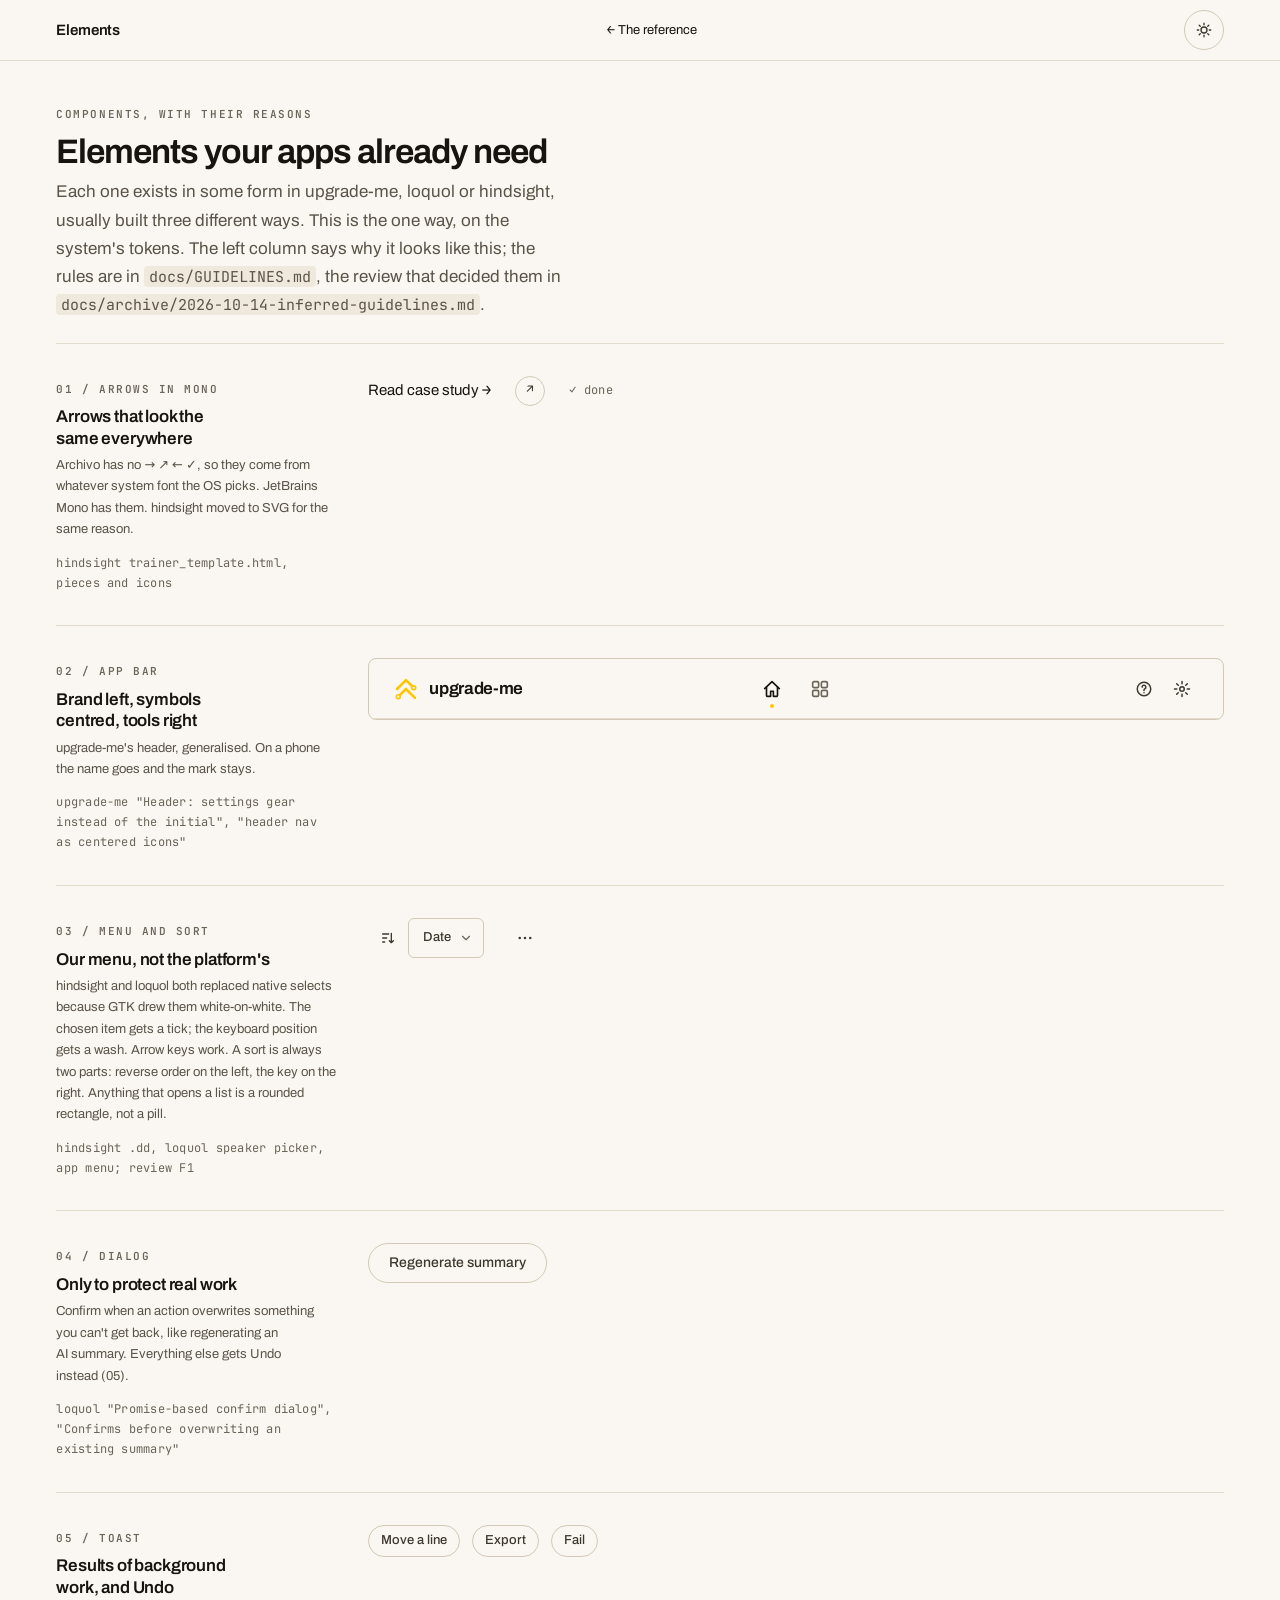
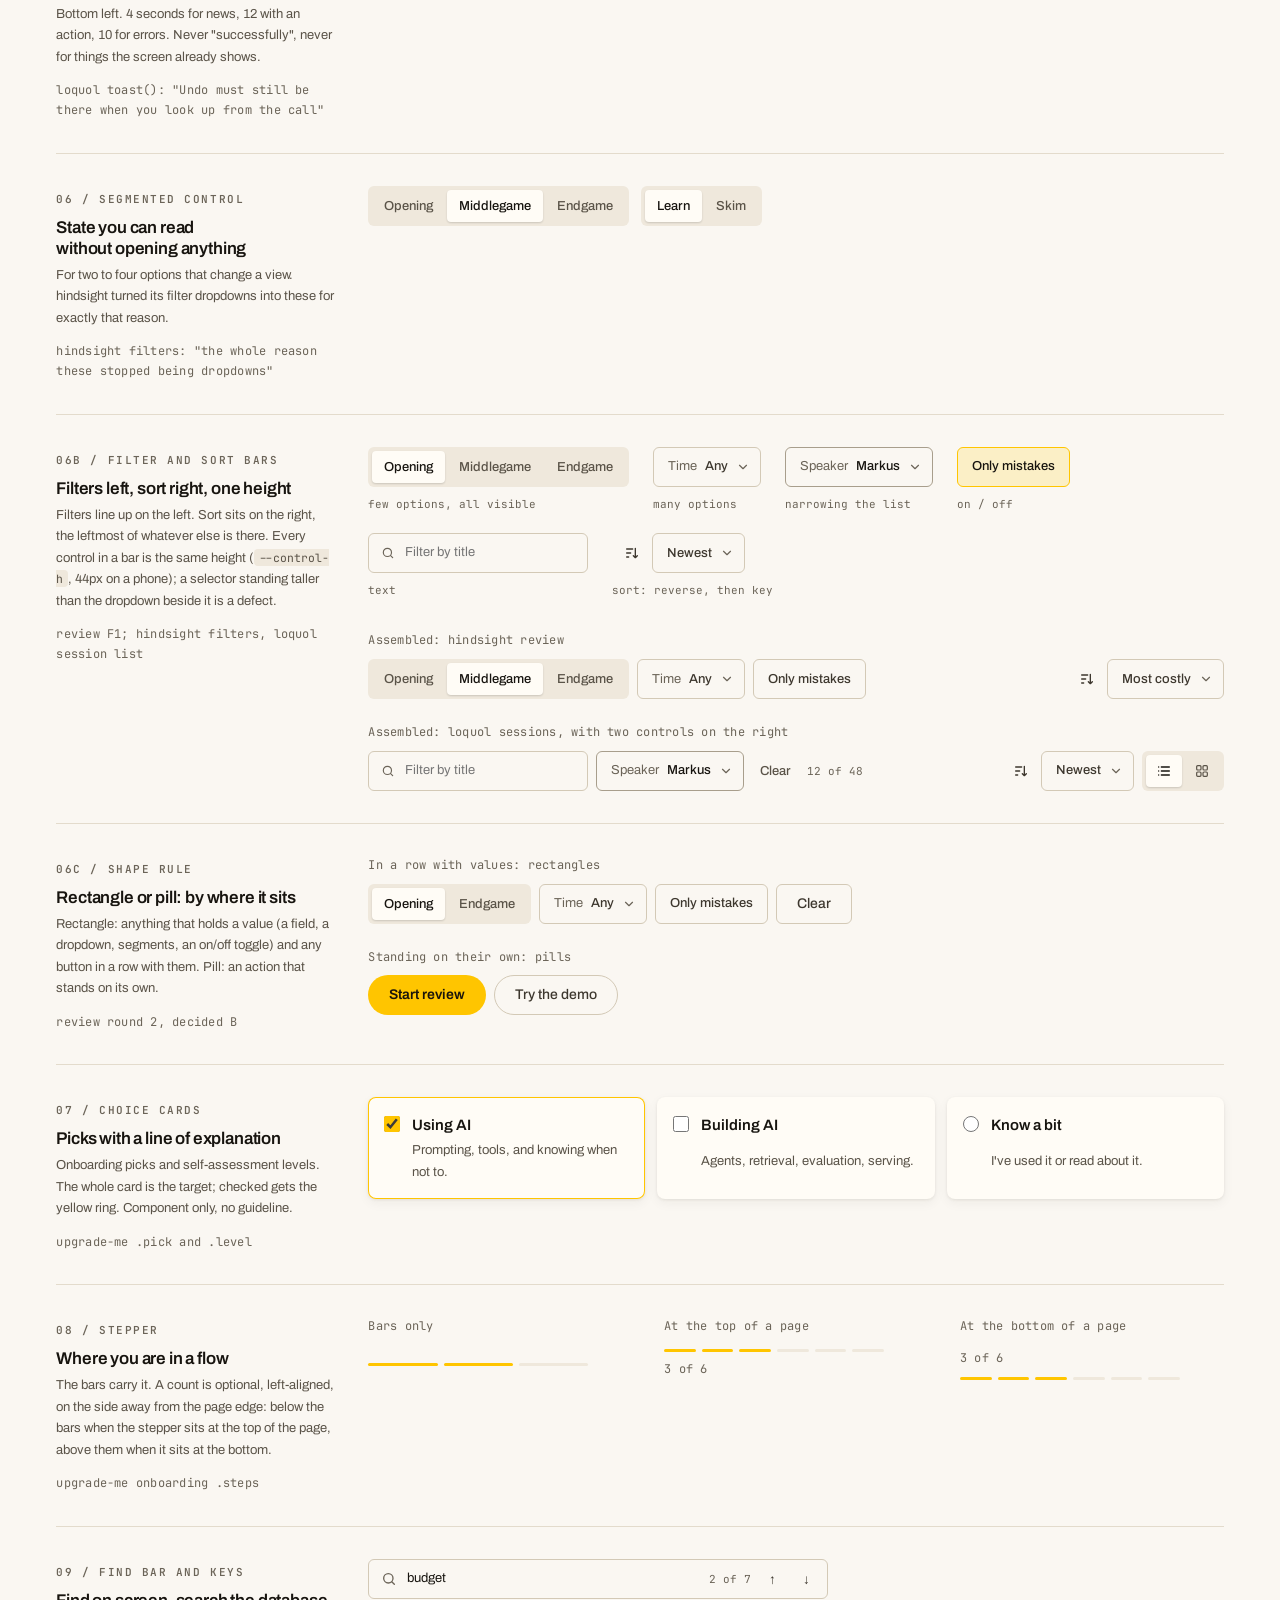
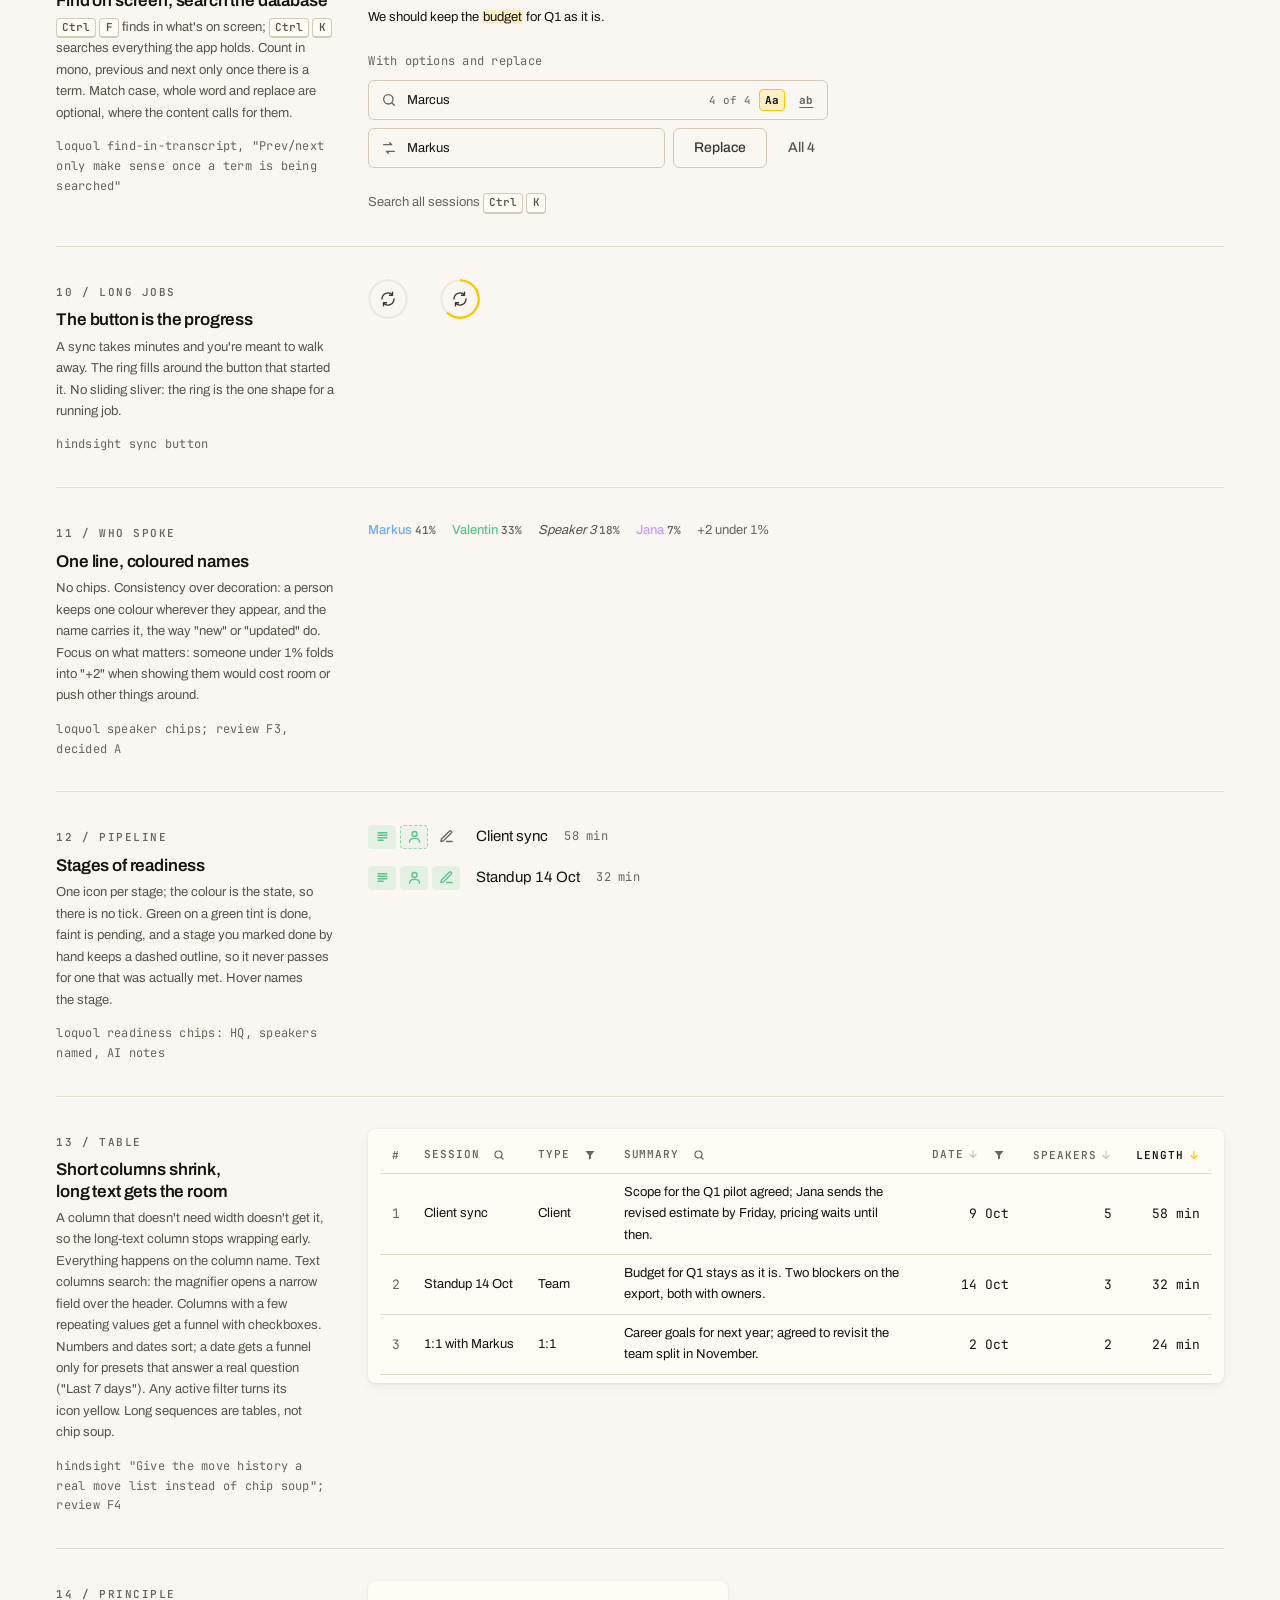
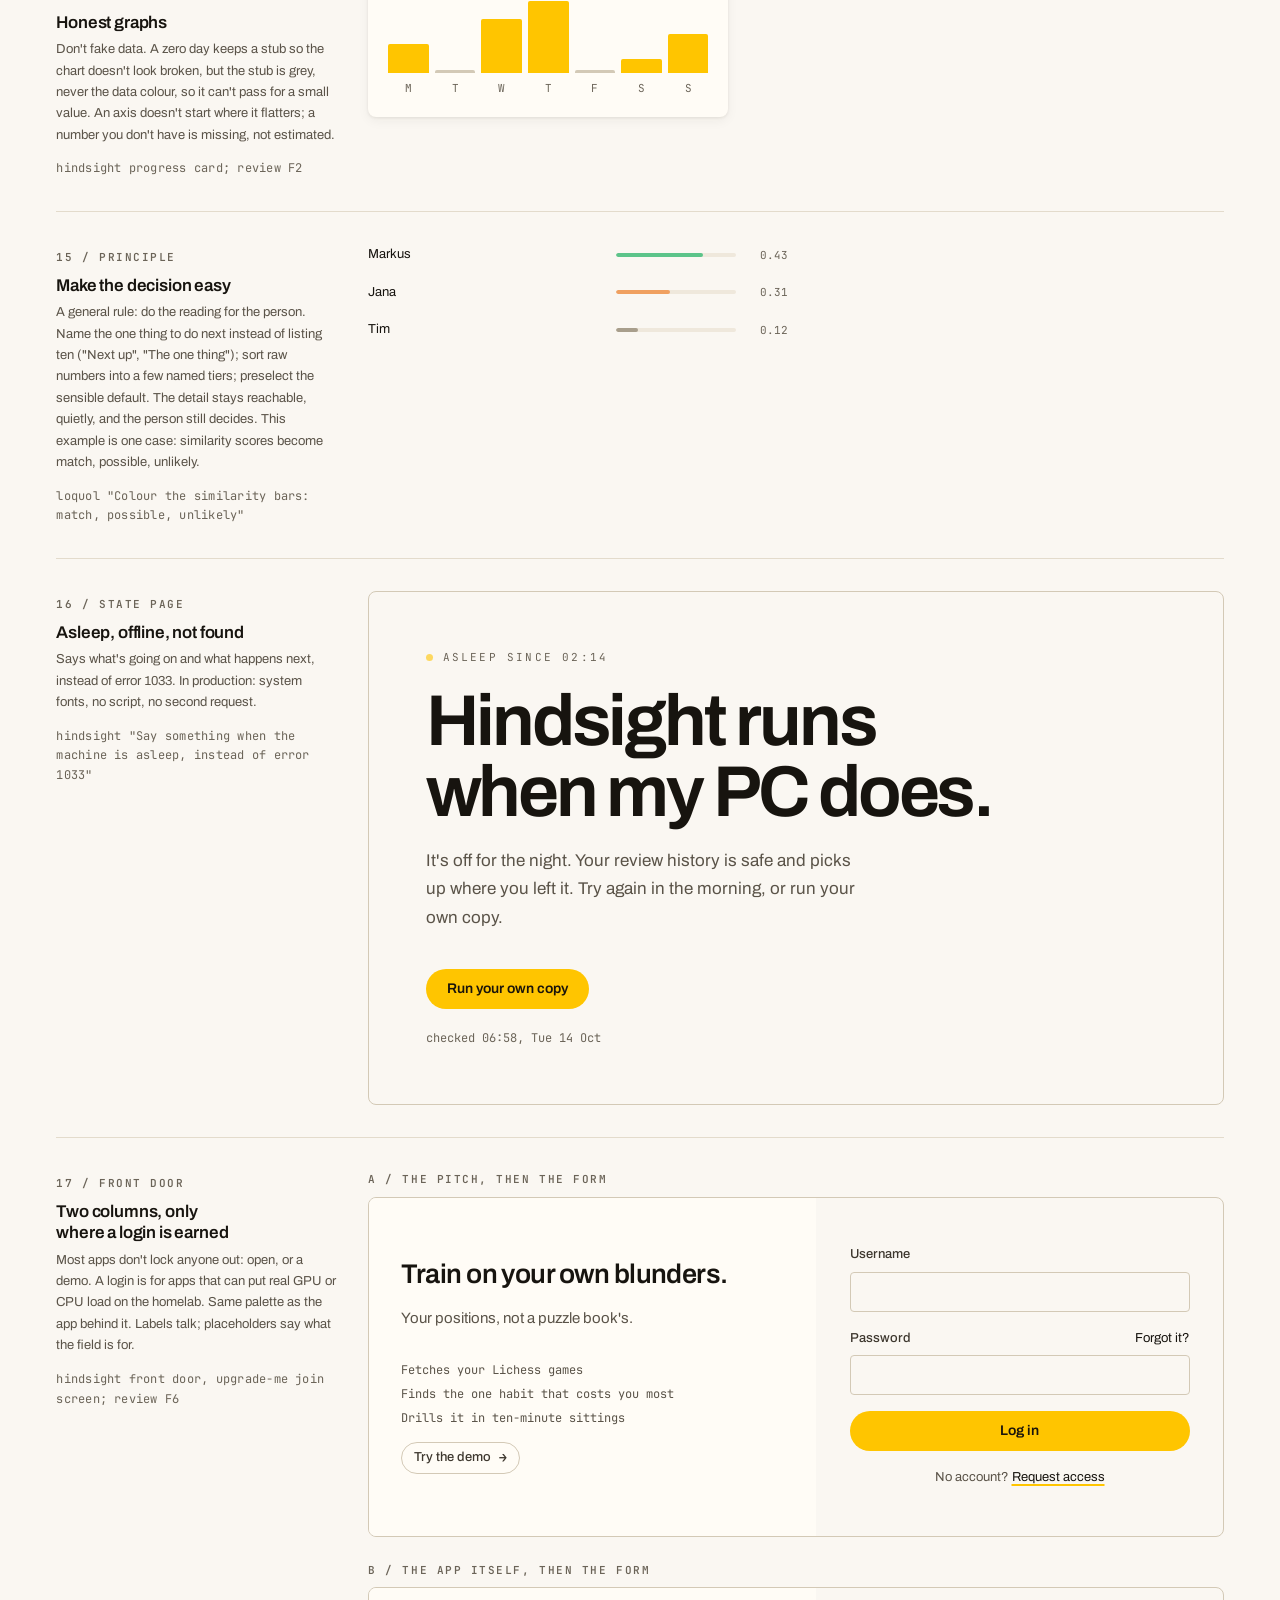
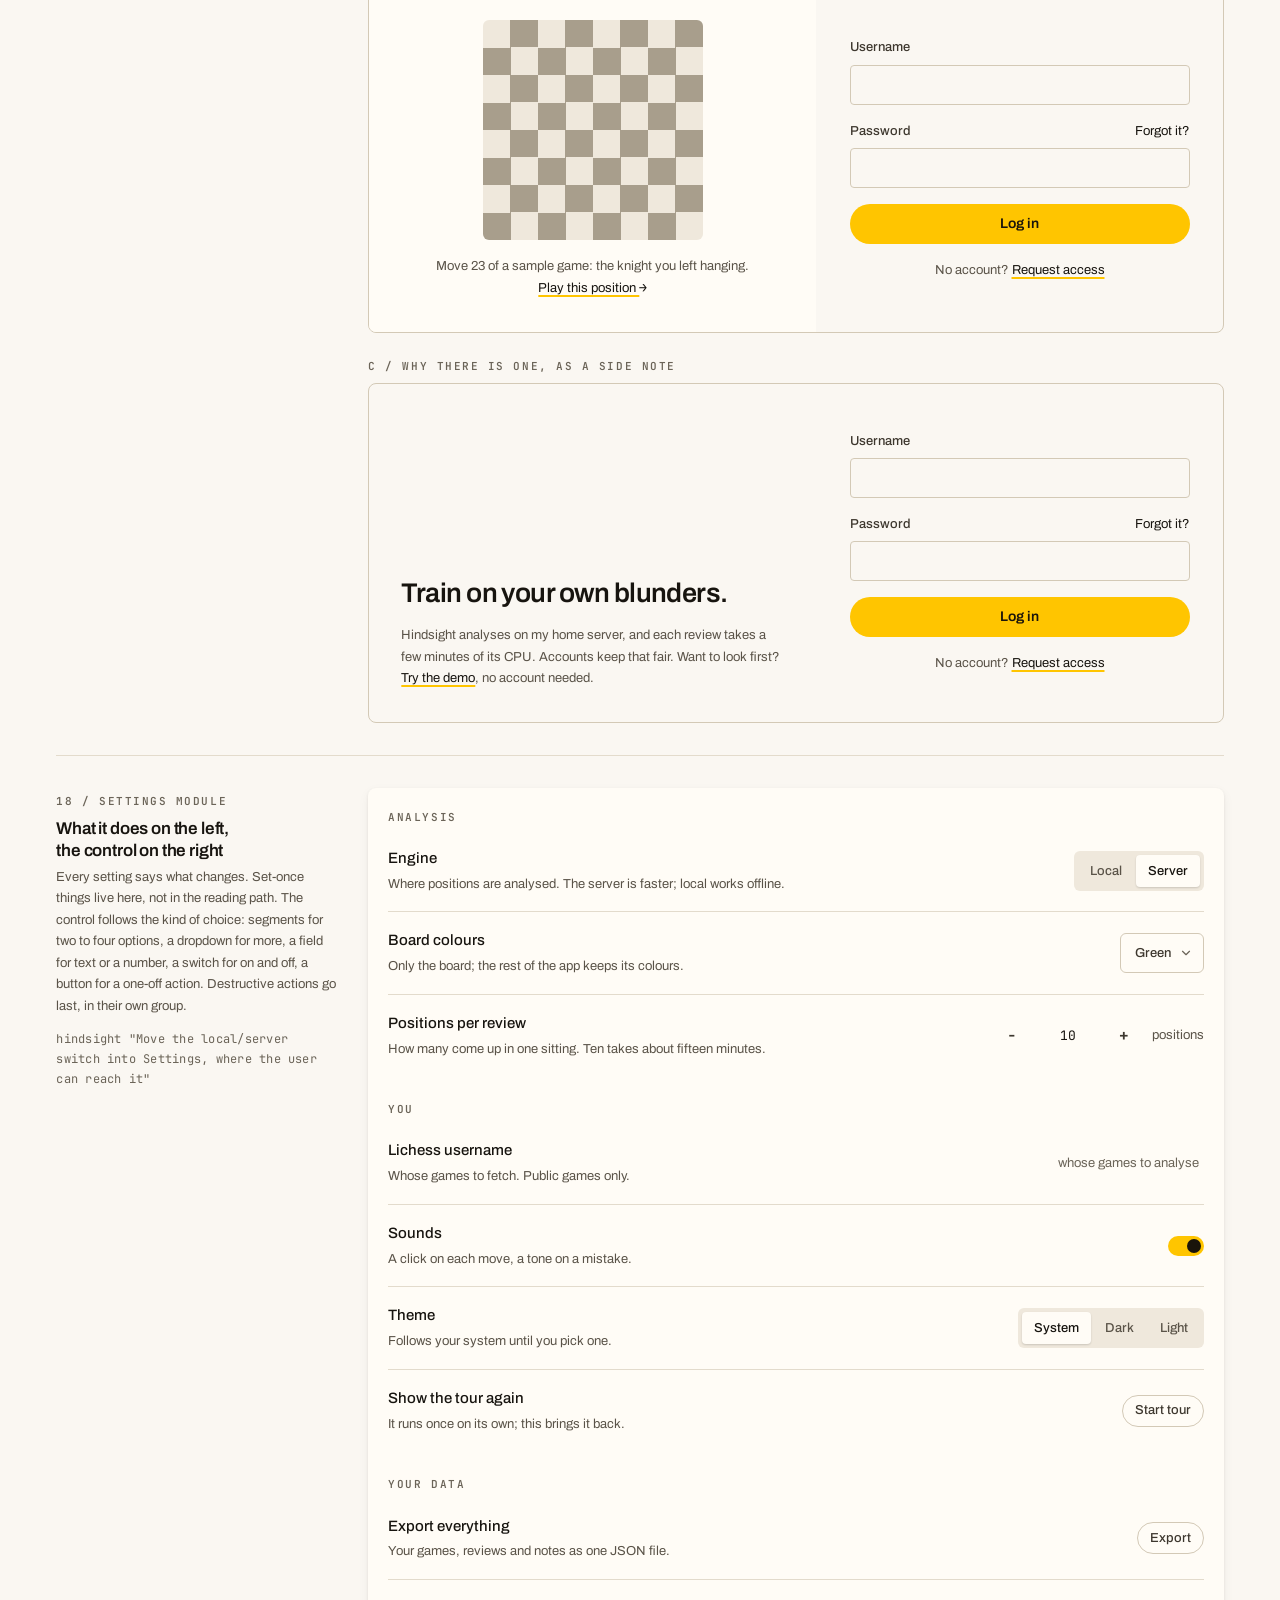
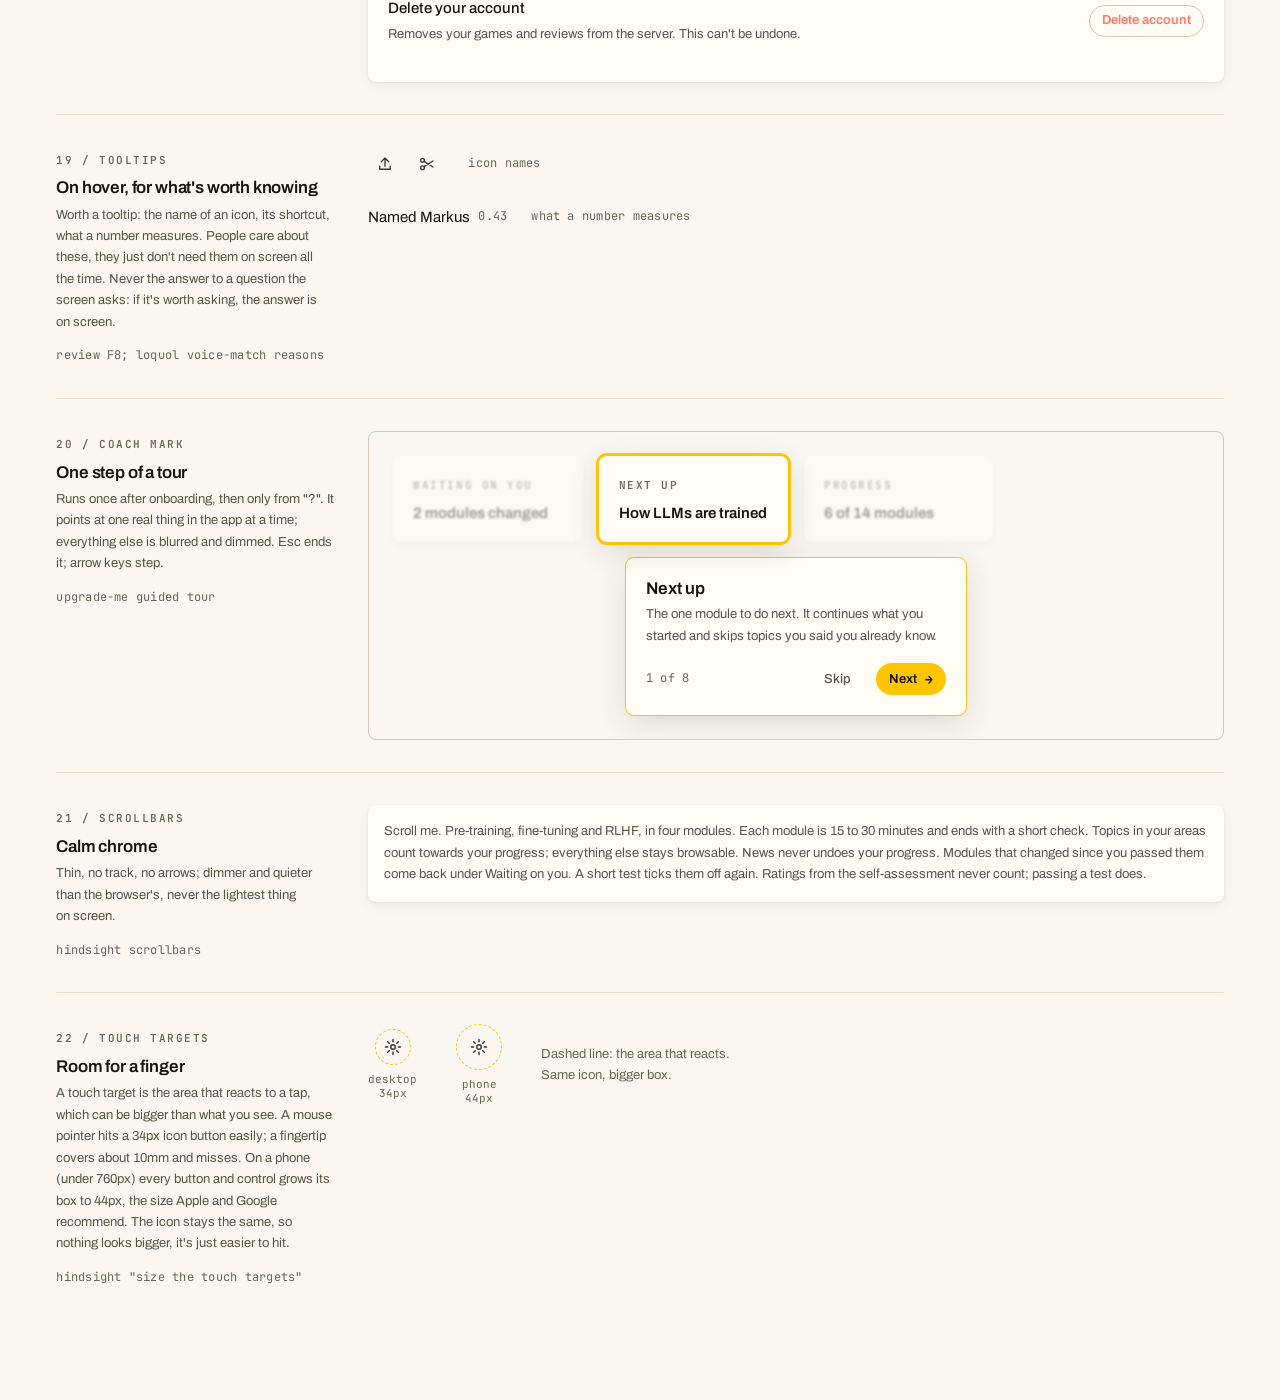
==== reference/elements.html @ d16a25ab "Promote the reviewed elements into the system The accepted elements from the 2026-10-14 review now s" ====
<!doctype html>
<html lang="en">
<head>
  <meta charset="utf-8">
  <meta name="viewport" content="width=device-width, initial-scale=1">
  <title>Design system elements</title>
  <script src="../js/theme.js"></script>
  <link rel="stylesheet" href="../css/fonts.css">
  <link rel="stylesheet" href="../css/tokens.css">
  <link rel="stylesheet" href="../css/base.css">
  <link rel="stylesheet" href="../css/components.css">
  <style>
    /* Layout of this page only, and its demo-only pieces (not components). */
    .ref-top { position: sticky; top: 0; z-index: var(--z-sticky); background: var(--bg); border-bottom: 1px solid var(--line); }
    .ref-top .container { display: flex; align-items: center; justify-content: space-between; gap: var(--space-4); height: 60px; }
    .intro { padding: var(--space-10) 0 var(--space-6); }
    .el { display: grid; grid-template-columns: 280px minmax(0, 1fr); gap: var(--space-8); align-items: start; padding: var(--space-8) 0; border-top: 1px solid var(--line); }
    .el > div:first-child h3 { font-size: var(--text-md); margin: 6px 0; }
    .el > div:first-child p { font-size: var(--text-sm); color: var(--muted); }
    .el .src { display: block; margin-top: var(--space-2); }
    .demo { min-width: 0; }
    .frame { border: 1px solid var(--line-2); border-radius: var(--radius-lg); overflow: hidden; background: var(--bg); }
    .parts { display: flex; flex-wrap: wrap; gap: var(--space-5) var(--space-6); align-items: flex-start; }
    .parts > figure { margin: 0; display: grid; gap: var(--space-2); justify-items: start; }
    .parts figcaption { font-family: var(--mono); font-size: 11px; color: var(--faint); }
    .parts .find { width: 220px; }
    .hit-demo { display: flex; gap: var(--space-10); align-items: center; }
    .hit-demo figure { margin: 0; display: grid; gap: var(--space-2); justify-items: center; }
    .hit-demo figcaption { font: 11px var(--mono); color: var(--faint); text-align: center; }
    .hit-demo .icon-btn { outline: 1px dashed var(--accent-mark); outline-offset: 0; }
    .hit-demo .phone { width: 44px; height: 44px; }
    .mini-board { width: min(220px, 100%); aspect-ratio: 1; border-radius: var(--radius-md); background: repeating-conic-gradient(var(--line-3) 0 25%, var(--surface-2) 0 50%) 0 0 / 25% 25%; }
    @media (max-width: 860px) { .el { grid-template-columns: 1fr; gap: var(--space-4); } }
  </style>
</head>
<body>

<header class="ref-top">
  <div class="container site">
    <strong style="letter-spacing: var(--tracking-h3)">Elements</strong>
    <a class="small" href="./"><span class="arrow">←</span> The reference</a>
    <button class="icon-btn" id="theme-btn" type="button" aria-label="Switch theme" title="Switch theme">
      <svg viewBox="0 0 24 24" fill="none" stroke="currentColor" stroke-width="1.8" stroke-linecap="round" stroke-linejoin="round" aria-hidden="true"><circle cx="12" cy="12" r="4"/><path d="M12 3v2M12 19v2M3 12h2M19 12h2M5.6 5.6l1.4 1.4M17 17l1.4 1.4M5.6 18.4 7 17M17 7l1.4-1.4"/></svg>
    </button>
  </div>
</header>

<main class="container site" style="padding-bottom: var(--space-20)">
  <div class="intro">
    <span class="eyebrow">Components, with their reasons</span>
    <h1 style="margin: var(--space-2) 0">Elements your apps already need</h1>
    <p class="lede">Each one exists in some form in upgrade-me, loquol or hindsight, usually built three different ways. This is the one way, on the system's tokens. The left column says why it looks like this; the rules are in <code>docs/GUIDELINES.md</code>, the review that decided them in <code>docs/archive/2026-10-14-inferred-guidelines.md</code>.</p>
  </div>

  <!-- 1 -->
  <div class="el">
    <div><span class="eyebrow">01 / Arrows in mono</span><h3>Arrows that look the same everywhere</h3><p>Archivo has no → ↗ ← ✓, so they come from whatever system font the OS picks. JetBrains Mono has them. hindsight moved to SVG for the same reason.</p><span class="meta src">hindsight trainer_template.html, pieces and icons</span></div>
    <div class="demo row" style="gap: var(--space-6)"><a href="#">Read case study <span class="arrow">→</span></a><span class="go" style="position:static">↗</span><span class="meta">✓ done</span></div>
  </div>

  <!-- 2 -->
  <div class="el">
    <div><span class="eyebrow">02 / App bar</span><h3>Brand left, symbols centred, tools right</h3><p>upgrade-me's header, generalised. On a phone the name goes and the mark stays.</p><span class="meta src">upgrade-me "Header: settings gear instead of the initial", "header nav as centered icons"</span></div>
    <div class="demo frame">
      <div class="appbar">
        <a class="brand" href="#"><svg viewBox="0 -1 32 32" fill="none" stroke="currentColor" stroke-linecap="round" stroke-linejoin="round" aria-hidden="true"><path d="M5 15 L16 4 L23 11 M27 26 L16 15 L9 22" stroke-width="3.2"/><circle cx="25.5" cy="13.5" r="2.4" stroke-width="2"/><circle cx="6.5" cy="24.5" r="2.4" stroke-width="2"/></svg><span>upgrade-me</span></a>
        <nav class="icon-nav">
          <a href="#" aria-current="page" aria-label="Home" title="Home"><svg viewBox="0 0 24 24" fill="none" stroke="currentColor" stroke-width="1.8" stroke-linecap="round" stroke-linejoin="round" aria-hidden="true"><path d="M4 11.5 12 4l8 7.5"/><path d="M6 10v9a1 1 0 0 0 1 1h3.5v-5.5h3V20H17a1 1 0 0 0 1-1v-9"/></svg></a>
          <a href="#" aria-label="Catalog" title="Catalog"><svg viewBox="0 0 24 24" fill="none" stroke="currentColor" stroke-width="1.8" stroke-linejoin="round" aria-hidden="true"><rect x="4" y="4" width="6.5" height="6.5" rx="1.5"/><rect x="13.5" y="4" width="6.5" height="6.5" rx="1.5"/><rect x="4" y="13.5" width="6.5" height="6.5" rx="1.5"/><rect x="13.5" y="13.5" width="6.5" height="6.5" rx="1.5"/></svg></a>
        </nav>
        <div class="tools">
          <button class="icon-btn bare" aria-label="Show me around" title="Show me around"><svg viewBox="0 0 24 24" fill="none" stroke="currentColor" stroke-width="2" stroke-linecap="round" aria-hidden="true"><circle cx="12" cy="12" r="9"/><path d="M9.5 9.5a2.5 2.5 0 1 1 3.5 2.3c-.6.3-1 .9-1 1.6v.6"/><path d="M12 17h.01"/></svg></button>
          <button class="icon-btn bare" aria-label="Settings" title="Settings"><svg viewBox="0 0 24 24" fill="none" stroke="currentColor" stroke-width="2" stroke-linecap="round" stroke-linejoin="round" aria-hidden="true"><circle cx="12" cy="12" r="3"/><path d="M12 2v3M12 19v3M2 12h3M19 12h3M4.9 4.9 7 7M17 17l2.1 2.1M4.9 19.1 7 17M17 7l2.1-2.1"/></svg></button>
        </div>
      </div>
    </div>
  </div>

  <!-- 3 -->
  <div class="el">
    <div><span class="eyebrow">03 / Menu and sort</span><h3>Our menu, not the platform's</h3><p>hindsight and loquol both replaced native selects because GTK drew them white-on-white. The chosen item gets a tick; the keyboard position gets a wash. Arrow keys work. A sort is always two parts: reverse order on the left, the key on the right. Anything that opens a list is a rounded rectangle, not a pill.</p><span class="meta src">hindsight .dd, loquol speaker picker, app menu; review F1</span></div>
    <div class="demo row" style="gap: var(--space-6)">
      <div class="sort">
        <button class="dir" type="button" aria-pressed="false" aria-label="Reverse order" title="Reverse order"><svg viewBox="0 0 24 24" fill="none" stroke="currentColor" stroke-width="2" stroke-linecap="round" stroke-linejoin="round" aria-hidden="true"><path d="M4 6h9M4 12h6M4 18h3M17 5v14M14 16l3 3 3-3"/></svg></button>
        <button class="picker menu-trigger" popovertarget="m-sort" style="anchor-name: --m-sort"><span class="v">Date</span><svg viewBox="0 0 24 24" fill="none" stroke="currentColor" stroke-width="2" stroke-linecap="round" stroke-linejoin="round" aria-hidden="true"><path d="m6 9 6 6 6-6"/></svg></button>
      </div>
      <div class="menu" id="m-sort" popover role="menu" style="position-anchor: --m-sort">
        <button role="menuitemradio" aria-checked="true">Date</button>
        <button role="menuitemradio" aria-checked="false">Length</button>
        <button role="menuitemradio" aria-checked="false">Speakers</button>
      </div>
      <button class="icon-btn bare menu-trigger" popovertarget="m-more" style="anchor-name: --m-more" aria-label="More actions" title="More actions"><svg viewBox="0 0 24 24" fill="currentColor" aria-hidden="true"><circle cx="5" cy="12" r="1.7"/><circle cx="12" cy="12" r="1.7"/><circle cx="19" cy="12" r="1.7"/></svg></button>
      <div class="menu" id="m-more" popover role="menu" style="position-anchor: --m-more">
        <button>Export as Markdown <span class="hint">Ctrl E</span></button>
        <button>Rename <span class="hint">F2</span></button>
        <hr>
        <button class="danger">Delete session</button>
      </div>
    </div>
  </div>

  <!-- 4 -->
  <div class="el">
    <div><span class="eyebrow">04 / Dialog</span><h3>Only to protect real work</h3><p>Confirm when an action overwrites something you can't get back, like regenerating an AI summary. Everything else gets Undo instead (05).</p><span class="meta src">loquol "Promise-based confirm dialog", "Confirms before overwriting an existing summary"</span></div>
    <div class="demo">
      <button class="btn ghost" onclick="document.getElementById('d-regen').showModal()">Regenerate summary</button>
      <dialog class="dialog" id="d-regen">
        <h3>Replace the AI summary?</h3>
        <p class="muted">The current summary is overwritten. Your own notes stay as they are.</p>
        <form method="dialog" class="actions"><button class="btn ghost" value="cancel">Keep it</button><button class="btn" value="ok">Replace</button></form>
      </dialog>
    </div>
  </div>

  <!-- 5 -->
  <div class="el">
    <div><span class="eyebrow">05 / Toast</span><h3>Results of background work, and Undo</h3><p>Bottom left. 4 seconds for news, 12 with an action, 10 for errors. Never "successfully", never for things the screen already shows.</p><span class="meta src">loquol toast(): "Undo must still be there when you look up from the call"</span></div>
    <div class="demo row">
      <button class="btn ghost sm" onclick="toast('Moved one line to Markus.', {action: {label: 'Undo', run: function () { toast('Moved it back.'); }}})">Move a line</button>
      <button class="btn ghost sm" onclick="toast('Standup 14 Oct saved as Markdown.', {kind: 'good', title: 'Exported'})">Export</button>
      <button class="btn ghost sm" onclick="toast('The transcribe server did not answer. Your audio is kept; try the HQ pass again in a minute.', {kind: 'error', title: 'HQ failed'})">Fail</button>
    </div>
  </div>

  <!-- 6 -->
  <div class="el">
    <div><span class="eyebrow">06 / Segmented control</span><h3>State you can read without opening anything</h3><p>For two to four options that change a view. hindsight turned its filter dropdowns into these for exactly that reason.</p><span class="meta src">hindsight filters: "the whole reason these stopped being dropdowns"</span></div>
    <div class="demo row">
      <div class="seg" role="group" aria-label="Phase"><button aria-pressed="false">Opening</button><button aria-pressed="true">Middlegame</button><button aria-pressed="false">Endgame</button></div>
      <div class="seg" role="group" aria-label="View"><button aria-pressed="true">Learn</button><button aria-pressed="false">Skim</button></div>
    </div>
  </div>

  <!-- 6b -->
  <div class="el">
    <div><span class="eyebrow">06b / Filter and sort bars</span><h3>Filters left, sort right, one height</h3><p>Filters line up on the left. Sort sits on the right, the leftmost of whatever else is there. Every control in a bar is the same height (<code>--control-h</code>, 44px on a phone); a selector standing taller than the dropdown beside it is a defect.</p><span class="meta src">review F1; hindsight filters, loquol session list</span></div>
    <div class="demo" style="display: grid; gap: var(--space-8)">
      <div class="parts">
        <figure><div class="seg" role="group" aria-label="Phase"><button aria-pressed="true">Opening</button><button aria-pressed="false">Middlegame</button><button aria-pressed="false">Endgame</button></div><figcaption>few options, all visible</figcaption></figure>
        <figure><button class="picker menu-trigger" popovertarget="m-time" style="anchor-name: --m-time"><span class="k">Time</span> <span class="v">Any</span><svg viewBox="0 0 24 24" fill="none" stroke="currentColor" stroke-width="2" stroke-linecap="round" stroke-linejoin="round" aria-hidden="true"><path d="m6 9 6 6 6-6"/></svg></button>
          <div class="menu" id="m-time" popover role="menu" style="position-anchor: --m-time"><button role="menuitemradio" aria-checked="true">Any</button><button role="menuitemradio" aria-checked="false">Bullet</button><button role="menuitemradio" aria-checked="false">Blitz</button><button role="menuitemradio" aria-checked="false">Rapid</button><button role="menuitemradio" aria-checked="false">Classical</button></div>
          <figcaption>many options</figcaption></figure>
        <figure><button class="picker set"><span class="k">Speaker</span> Markus<svg viewBox="0 0 24 24" fill="none" stroke="currentColor" stroke-width="2" stroke-linecap="round" stroke-linejoin="round" aria-hidden="true"><path d="m6 9 6 6 6-6"/></svg></button><figcaption>narrowing the list</figcaption></figure>
        <figure><button class="picker" aria-pressed="true">Only mistakes</button><figcaption>on / off</figcaption></figure>
        <figure><label class="find"><svg width="14" height="14" viewBox="0 0 24 24" fill="none" stroke="currentColor" stroke-width="2" stroke-linecap="round" aria-hidden="true" style="color:var(--faint)"><circle cx="11" cy="11" r="7"/><path d="m20 20-3.5-3.5"/></svg><input placeholder="Filter by title"></label><figcaption>text</figcaption></figure>
        <figure><div class="sort"><button class="dir" type="button" aria-pressed="false" aria-label="Reverse order" title="Reverse order"><svg viewBox="0 0 24 24" fill="none" stroke="currentColor" stroke-width="2" stroke-linecap="round" stroke-linejoin="round" aria-hidden="true"><path d="M4 6h9M4 12h6M4 18h3M17 5v14M14 16l3 3 3-3"/></svg></button><button class="picker"><span class="v">Newest</span><svg viewBox="0 0 24 24" fill="none" stroke="currentColor" stroke-width="2" stroke-linecap="round" stroke-linejoin="round" aria-hidden="true"><path d="m6 9 6 6 6-6"/></svg></button></div><figcaption>sort: reverse, then key</figcaption></figure>
      </div>

      <div style="display: grid; gap: var(--space-6)">
        <div style="display: grid; gap: var(--space-2)"><span class="meta">Assembled: hindsight review</span>
        <div class="filterbar">
          <div class="seg" role="group" aria-label="Phase"><button aria-pressed="false">Opening</button><button aria-pressed="true">Middlegame</button><button aria-pressed="false">Endgame</button></div>
          <button class="picker"><span class="k">Time</span> Any<svg viewBox="0 0 24 24" fill="none" stroke="currentColor" stroke-width="2" stroke-linecap="round" stroke-linejoin="round" aria-hidden="true"><path d="m6 9 6 6 6-6"/></svg></button>
          <button class="picker" aria-pressed="false">Only mistakes</button>
          <div class="end">
            <div class="sort"><button class="dir" type="button" aria-pressed="false" aria-label="Reverse order" title="Reverse order"><svg viewBox="0 0 24 24" fill="none" stroke="currentColor" stroke-width="2" stroke-linecap="round" stroke-linejoin="round" aria-hidden="true"><path d="M4 6h9M4 12h6M4 18h3M17 5v14M14 16l3 3 3-3"/></svg></button><button class="picker"><span class="v">Most costly</span><svg viewBox="0 0 24 24" fill="none" stroke="currentColor" stroke-width="2" stroke-linecap="round" stroke-linejoin="round" aria-hidden="true"><path d="m6 9 6 6 6-6"/></svg></button></div>
          </div>
        </div>
        </div>
        <div style="display: grid; gap: var(--space-2)"><span class="meta">Assembled: loquol sessions, with two controls on the right</span>
        <div class="filterbar">
          <label class="find"><svg width="14" height="14" viewBox="0 0 24 24" fill="none" stroke="currentColor" stroke-width="2" stroke-linecap="round" aria-hidden="true" style="color:var(--faint)"><circle cx="11" cy="11" r="7"/><path d="m20 20-3.5-3.5"/></svg><input placeholder="Filter by title"></label>
          <button class="picker set"><span class="k">Speaker</span> Markus<svg viewBox="0 0 24 24" fill="none" stroke="currentColor" stroke-width="2" stroke-linecap="round" stroke-linejoin="round" aria-hidden="true"><path d="m6 9 6 6 6-6"/></svg></button>
          <button class="clear">Clear</button>
          <span class="count">12 of 48</span>
          <div class="end">
            <div class="sort"><button class="dir" type="button" aria-pressed="false" aria-label="Reverse order" title="Reverse order"><svg viewBox="0 0 24 24" fill="none" stroke="currentColor" stroke-width="2" stroke-linecap="round" stroke-linejoin="round" aria-hidden="true"><path d="M4 6h9M4 12h6M4 18h3M17 5v14M14 16l3 3 3-3"/></svg></button><button class="picker"><span class="v">Newest</span><svg viewBox="0 0 24 24" fill="none" stroke="currentColor" stroke-width="2" stroke-linecap="round" stroke-linejoin="round" aria-hidden="true"><path d="m6 9 6 6 6-6"/></svg></button></div>
            <div class="seg icons" role="group" aria-label="Layout"><button class="tip" aria-pressed="true" aria-label="List" data-tip="List"><svg viewBox="0 0 24 24" fill="none" stroke="currentColor" stroke-width="2" stroke-linecap="round" aria-hidden="true"><path d="M8 6h12M8 12h12M8 18h12M4 6h.01M4 12h.01M4 18h.01"/></svg></button><button class="tip" aria-pressed="false" aria-label="Grid" data-tip="Grid"><svg viewBox="0 0 24 24" fill="none" stroke="currentColor" stroke-width="1.8" stroke-linejoin="round" aria-hidden="true"><rect x="4" y="4" width="6.5" height="6.5" rx="1.5"/><rect x="13.5" y="4" width="6.5" height="6.5" rx="1.5"/><rect x="4" y="13.5" width="6.5" height="6.5" rx="1.5"/><rect x="13.5" y="13.5" width="6.5" height="6.5" rx="1.5"/></svg></button></div>
          </div>
        </div>
        </div>
      </div>
    </div>
  </div>

  <!-- 6c -->
  <div class="el">
    <div><span class="eyebrow">06c / Shape rule</span><h3>Rectangle or pill: by where it sits</h3><p>Rectangle: anything that holds a value (a field, a dropdown, segments, an on/off toggle) and any button in a row with them. Pill: an action that stands on its own.</p><span class="meta src">review round 2, decided B</span></div>
    <div class="demo" style="display: grid; gap: var(--space-6)">
      <div style="display: grid; gap: var(--space-2)"><span class="meta">In a row with values: rectangles</span>
        <div class="filterbar"><div class="seg" role="group" aria-label="Phase"><button aria-pressed="true">Opening</button><button aria-pressed="false">Endgame</button></div><button class="picker"><span class="k">Time</span> Any<svg viewBox="0 0 24 24" fill="none" stroke="currentColor" stroke-width="2" stroke-linecap="round" stroke-linejoin="round" aria-hidden="true"><path d="m6 9 6 6 6-6"/></svg></button><button class="picker" aria-pressed="false">Only mistakes</button><button class="btn ghost">Clear</button></div>
      </div>
      <div style="display: grid; gap: var(--space-2)"><span class="meta">Standing on their own: pills</span>
        <div class="row" style="gap: var(--space-2)"><button class="btn">Start review</button><button class="btn ghost">Try the demo</button></div>
      </div>
    </div>
  </div>

  <!-- 7 -->
  <div class="el">
    <div><span class="eyebrow">07 / Choice cards</span><h3>Picks with a line of explanation</h3><p>Onboarding picks and self-assessment levels. The whole card is the target; checked gets the yellow ring. Component only, no guideline.</p><span class="meta src">upgrade-me .pick and .level</span></div>
    <div class="demo choices">
      <label class="choice"><input type="checkbox" checked><strong>Using AI</strong><span>Prompting, tools, and knowing when not to.</span></label>
      <label class="choice"><input type="checkbox"><strong>Building AI</strong><span>Agents, retrieval, evaluation, serving.</span></label>
      <label class="choice"><input type="radio" name="lvl"><strong>Know a bit</strong><span>I've used it or read about it.</span></label>
    </div>
  </div>

  <!-- 8 -->
  <div class="el">
    <div><span class="eyebrow">08 / Stepper</span><h3>Where you are in a flow</h3><p>The bars carry it. A count is optional, left-aligned, on the side away from the page edge: below the bars when the stepper sits at the top of the page, above them when it sits at the bottom.</p><span class="meta src">upgrade-me onboarding .steps</span></div>
    <div class="demo" style="display: grid; gap: var(--space-8); grid-template-columns: repeat(auto-fit, minmax(200px, 1fr))">
      <div style="display: grid; gap: var(--space-3)"><span class="meta">Bars only</span><div class="steps" aria-label="Step 2 of 3" style="max-width: 220px"><span class="on"></span><span class="on"></span><span></span></div></div>
      <div style="display: grid; gap: var(--space-3)"><span class="meta">At the top of a page</span><div class="stepper" aria-label="Step 3 of 6"><div class="steps"><span class="on"></span><span class="on"></span><span class="on"></span><span></span><span></span><span></span></div><span class="meta">3 of 6</span></div></div>
      <div style="display: grid; gap: var(--space-3)"><span class="meta">At the bottom of a page</span><div class="stepper" aria-label="Step 3 of 6"><span class="meta">3 of 6</span><div class="steps"><span class="on"></span><span class="on"></span><span class="on"></span><span></span><span></span><span></span></div></div></div>
    </div>
  </div>

  <!-- 9 -->
  <div class="el">
    <div><span class="eyebrow">09 / Find bar and keys</span><h3>Find on screen, search the database</h3><p><kbd>Ctrl</kbd> <kbd>F</kbd> finds in what's on screen; <kbd>Ctrl</kbd> <kbd>K</kbd> searches everything the app holds. Count in mono, previous and next only once there is a term. Match case, whole word and replace are optional, where the content calls for them.</p><span class="meta src">loquol find-in-transcript, "Prev/next only make sense once a term is being searched"</span></div>
    <div class="demo" style="display: grid; max-width: 460px; gap: var(--space-6)">
      <div style="display: grid; gap: var(--space-2)">
        <label class="find"><svg width="16" height="16" viewBox="0 0 24 24" fill="none" stroke="currentColor" stroke-width="2" stroke-linecap="round" aria-hidden="true" style="color:var(--faint)"><circle cx="11" cy="11" r="7"/><path d="m20 20-3.5-3.5"/></svg><input placeholder="Find in transcript" value="budget"><span class="count">2 of 7</span><button class="icon-btn step" aria-label="Previous match">↑</button><button class="icon-btn step" aria-label="Next match">↓</button></label>
        <p class="small">We should keep the <mark>budget</mark> for Q1 as it is.</p>
      </div>
      <div class="find-replace">
        <span class="meta">With options and replace</span>
        <div class="row"><label class="find"><svg width="16" height="16" viewBox="0 0 24 24" fill="none" stroke="currentColor" stroke-width="2" stroke-linecap="round" aria-hidden="true" style="color:var(--faint)"><circle cx="11" cy="11" r="7"/><path d="m20 20-3.5-3.5"/></svg><input placeholder="Find in transcript" value="Marcus"><span class="count">4 of 4</span><button class="opt tip" type="button" aria-pressed="true" aria-label="Match case" data-tip="Match case">Aa</button><button class="opt word tip" type="button" aria-pressed="false" aria-label="Whole words only" data-tip="Whole words only">ab</button></label></div>
        <div class="row"><label class="find"><svg width="16" height="16" viewBox="0 0 24 24" fill="none" stroke="currentColor" stroke-width="2" stroke-linecap="round" stroke-linejoin="round" aria-hidden="true" style="color:var(--faint)"><path d="M4 7h12l-3-3M20 17H8l3 3"/></svg><input placeholder="Replace with" value="Markus"></label><button class="btn ghost">Replace</button><button class="btn quiet">All 4</button></div>
      </div>
      <p class="small faint">Search all sessions <kbd>Ctrl</kbd> <kbd>K</kbd></p>
    </div>
  </div>

  <!-- 10 -->
  <div class="el">
    <div><span class="eyebrow">10 / Long jobs</span><h3>The button is the progress</h3><p>A sync takes minutes and you're meant to walk away. The ring fills around the button that started it. No sliding sliver: the ring is the one shape for a running job.</p><span class="meta src">hindsight sync button</span></div>
    <div class="demo row" style="gap: var(--space-8)">
      <div class="job-row"><button class="job" style="--p:0" aria-label="Sync" title="Sync"><svg viewBox="0 0 24 24" fill="none" stroke="currentColor" stroke-width="1.8" stroke-linecap="round" stroke-linejoin="round" aria-hidden="true"><path d="M20 12a8 8 0 0 1-14 5.3M4 12a8 8 0 0 1 14-5.3"/><path d="M18 3v4h-4M6 21v-4h4"/></svg></button></div>
      <div class="job-row"><button class="job" style="--p:62" aria-label="Syncing, 62%" title="Syncing, 62%"><svg viewBox="0 0 24 24" fill="none" stroke="currentColor" stroke-width="1.8" stroke-linecap="round" stroke-linejoin="round" aria-hidden="true"><path d="M20 12a8 8 0 0 1-14 5.3M4 12a8 8 0 0 1 14-5.3"/><path d="M18 3v4h-4M6 21v-4h4"/></svg></button></div>
    </div>
  </div>

  <!-- 11 -->
  <div class="el">
    <div><span class="eyebrow">11 / Who spoke</span><h3>One line, coloured names</h3><p>No chips. Consistency over decoration: a person keeps one colour wherever they appear, and the name carries it, the way "new" or "updated" do. Focus on what matters: someone under 1% folds into "+2" when showing them would cost room or push other things around.</p><span class="meta src">loquol speaker chips; review F3, decided A</span></div>
    <div class="demo"><div class="who"><span style="--c:var(--data-1)">Markus <b>41%</b></span><span style="--c:var(--data-2)">Valentin <b>33%</b></span><span class="anon">Speaker 3 <b>18%</b></span><span style="--c:var(--data-3)">Jana <b>7%</b></span><span class="more">+2 under 1%</span></div></div>
  </div>

  <!-- 12 -->
  <div class="el">
    <div><span class="eyebrow">12 / Pipeline</span><h3>Stages of readiness</h3><p>One icon per stage; the colour is the state, so there is no tick. Green on a green tint is done, faint is pending, and a stage you marked done by hand keeps a dashed outline, so it never passes for one that was actually met. Hover names the stage.</p><span class="meta src">loquol readiness chips: HQ, speakers named, AI notes</span></div>
    <div class="demo" style="display: grid; gap: var(--space-4)">
      <div class="row" style="gap: var(--space-4)"><div class="pipeline"><span class="done tip" data-tip="HQ transcript"><svg viewBox="0 0 24 24" fill="none" stroke="currentColor" stroke-width="2.2" stroke-linecap="round" aria-hidden="true"><path d="M5 6h14M5 10h14M5 14h14M5 18h8"/></svg></span><span class="manual tip" data-tip="Speakers named (marked done by hand)"><svg viewBox="0 0 24 24" fill="none" stroke="currentColor" stroke-width="2.2" stroke-linecap="round" stroke-linejoin="round" aria-hidden="true"><circle cx="12" cy="8" r="4"/><path d="M4 21c0-4 3.6-6 8-6s8 2 8 6"/></svg></span><span class="tip" data-tip="No AI notes yet"><svg viewBox="0 0 24 24" fill="none" stroke="currentColor" stroke-width="2.2" stroke-linecap="round" stroke-linejoin="round" aria-hidden="true"><path d="M12 20h9"/><path d="M16.5 3.5a2.1 2.1 0 0 1 3 3L7 19l-4 1 1-4z"/></svg></span></div><span>Client sync</span><span class="meta">58 min</span></div>
      <div class="row" style="gap: var(--space-4)"><div class="pipeline"><span class="done tip" data-tip="HQ transcript"><svg viewBox="0 0 24 24" fill="none" stroke="currentColor" stroke-width="2.2" stroke-linecap="round" aria-hidden="true"><path d="M5 6h14M5 10h14M5 14h14M5 18h8"/></svg></span><span class="done tip" data-tip="All speakers named"><svg viewBox="0 0 24 24" fill="none" stroke="currentColor" stroke-width="2.2" stroke-linecap="round" stroke-linejoin="round" aria-hidden="true"><circle cx="12" cy="8" r="4"/><path d="M4 21c0-4 3.6-6 8-6s8 2 8 6"/></svg></span><span class="done tip" data-tip="AI notes created"><svg viewBox="0 0 24 24" fill="none" stroke="currentColor" stroke-width="2.2" stroke-linecap="round" stroke-linejoin="round" aria-hidden="true"><path d="M12 20h9"/><path d="M16.5 3.5a2.1 2.1 0 0 1 3 3L7 19l-4 1 1-4z"/></svg></span></div><span>Standup 14 Oct</span><span class="meta">32 min</span></div>
    </div>
  </div>

  <!-- 13 -->
  <div class="el">
    <div><span class="eyebrow">13 / Table</span><h3>Short columns shrink, long text gets the room</h3><p>A column that doesn't need width doesn't get it, so the long-text column stops wrapping early. Everything happens on the column name. Text columns search: the magnifier opens a narrow field over the header. Columns with a few repeating values get a funnel with checkboxes. Numbers and dates sort; a date gets a funnel only for presets that answer a real question ("Last 7 days"). Any active filter turns its icon yellow. Long sequences are tables, not chip soup.</p><span class="meta src">hindsight "Give the move history a real move list instead of chip soup"; review F4</span></div>
    <div class="demo panel" style="padding: var(--space-2) var(--space-3); overflow-x: auto">
      <table class="table" data-today="20261014">
        <thead>
          <tr><th class="n">#</th><th class="fit">Session <button class="th-find" type="button" aria-label="Search sessions" title="Search sessions"><svg class="glass" viewBox="0 0 24 24" fill="none" stroke="currentColor" stroke-width="2.4" stroke-linecap="round" aria-hidden="true"><circle cx="11" cy="11" r="7"/><path d="m20 20-3.5-3.5"/></svg><svg class="funnel" viewBox="0 0 24 24" fill="currentColor" aria-hidden="true"><path d="M3 4h18l-7 8.5V19l-4 2v-8.5z"/></svg></button><input class="th-search" hidden aria-label="Search sessions" placeholder="Search sessions"></th><th class="fit">Type <button class="th-filter" type="button" popovertarget="f-type" style="anchor-name: --f-type" aria-label="Filter by type" title="Filter by type"><svg viewBox="0 0 24 24" fill="currentColor" aria-hidden="true"><path d="M3 4h18l-7 8.5V19l-4 2v-8.5z"/></svg></button><div class="menu" id="f-type" popover role="menu" data-filter="set" style="position-anchor: --f-type"><button role="menuitemcheckbox" aria-checked="true" data-value="Client">Client</button><button role="menuitemcheckbox" aria-checked="true" data-value="Team">Team</button><button role="menuitemcheckbox" aria-checked="true" data-value="1:1">1:1</button></div></th><th>Summary <button class="th-find" type="button" aria-label="Search summaries" title="Search summaries"><svg class="glass" viewBox="0 0 24 24" fill="none" stroke="currentColor" stroke-width="2.4" stroke-linecap="round" aria-hidden="true"><circle cx="11" cy="11" r="7"/><path d="m20 20-3.5-3.5"/></svg><svg class="funnel" viewBox="0 0 24 24" fill="currentColor" aria-hidden="true"><path d="M3 4h18l-7 8.5V19l-4 2v-8.5z"/></svg></button><input class="th-search" hidden aria-label="Search summaries" placeholder="Search summaries"></th><th class="fit numeric"><button class="th-sort" type="button">Date <svg viewBox="0 0 24 24" fill="none" stroke="currentColor" stroke-width="2.4" stroke-linecap="round" stroke-linejoin="round" aria-hidden="true"><path d="M12 5v14M6 13l6 6 6-6"/></svg></button> <button class="th-filter" type="button" popovertarget="f-date" style="anchor-name: --f-date" aria-label="Filter by date" title="Filter by date"><svg viewBox="0 0 24 24" fill="currentColor" aria-hidden="true"><path d="M3 4h18l-7 8.5V19l-4 2v-8.5z"/></svg></button><div class="menu" id="f-date" popover role="menu" data-filter="days" style="position-anchor: --f-date"><button role="menuitemradio" aria-checked="true" data-days="0">Any time</button><button role="menuitemradio" aria-checked="false" data-days="7">Last 7 days</button><button role="menuitemradio" aria-checked="false" data-days="30">Last 30 days</button></div></th><th class="fit numeric"><button class="th-sort" type="button">Speakers <svg viewBox="0 0 24 24" fill="none" stroke="currentColor" stroke-width="2.4" stroke-linecap="round" stroke-linejoin="round" aria-hidden="true"><path d="M12 5v14M6 13l6 6 6-6"/></svg></button></th><th class="fit numeric" aria-sort="descending"><button class="th-sort" type="button">Length <svg viewBox="0 0 24 24" fill="none" stroke="currentColor" stroke-width="2.4" stroke-linecap="round" stroke-linejoin="round" aria-hidden="true"><path d="M12 5v14M6 13l6 6 6-6"/></svg></button></th></tr>
        </thead>
        <tbody>
          <tr><td class="n">1</td><td class="fit">Client sync</td><td class="fit">Client</td><td>Scope for the Q1 pilot agreed; Jana sends the revised estimate by Friday, pricing waits until then.</td><td class="fit numeric" data-v="20261009">9 Oct</td><td class="fit numeric">5</td><td class="fit numeric" data-v="58">58 min</td></tr>
          <tr><td class="n">2</td><td class="fit">Standup 14 Oct</td><td class="fit">Team</td><td>Budget for Q1 stays as it is. Two blockers on the export, both with owners.</td><td class="fit numeric" data-v="20261014">14 Oct</td><td class="fit numeric">3</td><td class="fit numeric" data-v="32">32 min</td></tr>
          <tr><td class="n">3</td><td class="fit">1:1 with Markus</td><td class="fit">1:1</td><td>Career goals for next year; agreed to revisit the team split in November.</td><td class="fit numeric" data-v="20261002">2 Oct</td><td class="fit numeric">2</td><td class="fit numeric" data-v="24">24 min</td></tr>
        </tbody>
      </table>
    </div>
  </div>

  <!-- 14 -->
  <div class="el">
    <div><span class="eyebrow">14 / Principle</span><h3>Honest graphs</h3><p>Don't fake data. A zero day keeps a stub so the chart doesn't look broken, but the stub is grey, never the data colour, so it can't pass for a small value. An axis doesn't start where it flatters; a number you don't have is missing, not estimated.</p><span class="meta src">hindsight progress card; review F2</span></div>
    <div class="demo panel" style="padding: var(--space-5); max-width: 360px">
      <div class="week"><span style="--v:40"></span><span class="zero" style="--v:0"></span><span style="--v:75"></span><span style="--v:100"></span><span class="zero" style="--v:0"></span><span style="--v:20"></span><span style="--v:55"></span></div>
      <div class="week-labels"><span>M</span><span>T</span><span>W</span><span>T</span><span>F</span><span>S</span><span>S</span></div>
    </div>
  </div>

  <!-- 15 -->
  <div class="el">
    <div><span class="eyebrow">15 / Principle</span><h3>Make the decision easy</h3><p>A general rule: do the reading for the person. Name the one thing to do next instead of listing ten ("Next up", "The one thing"); sort raw numbers into a few named tiers; preselect the sensible default. The detail stays reachable, quietly, and the person still decides. This example is one case: similarity scores become match, possible, unlikely.</p><span class="meta src">loquol "Colour the similarity bars: match, possible, unlikely"</span></div>
    <div class="demo stack" style="max-width: 420px">
      <div class="meter match"><span>Markus</span><div class="bar"><span style="width:72%"></span></div><span class="val">0.43</span></div>
      <div class="meter possible"><span>Jana</span><div class="bar"><span style="width:45%"></span></div><span class="val">0.31</span></div>
      <div class="meter unlikely"><span>Tim</span><div class="bar"><span style="width:18%"></span></div><span class="val">0.12</span></div>
    </div>
  </div>

  <!-- 16 -->
  <div class="el">
    <div><span class="eyebrow">16 / State page</span><h3>Asleep, offline, not found</h3><p>Says what's going on and what happens next, instead of error 1033. In production: system fonts, no script, no second request.</p><span class="meta src">hindsight "Say something when the machine is asleep, instead of error 1033"</span></div>
    <div class="demo frame"><div class="state-page" style="min-height: 0">
      <span class="status">Asleep since 02:14</span>
      <h1>Hindsight runs when my PC does.</h1>
      <p>It's off for the night. Your review history is safe and picks up where you left it. Try again in the morning, or run your own copy.</p>
      <div class="row"><a class="btn" href="#">Run your own copy</a></div>
      <span class="stamp">checked 06:58, Tue 14 Oct</span>
    </div></div>
  </div>

  <!-- 17 -->
  <div class="el">
    <div><span class="eyebrow">17 / Front door</span><h3>Two columns, only where a login is earned</h3><p>Most apps don't lock anyone out: open, or a demo. A login is for apps that can put real GPU or CPU load on the homelab. Same palette as the app behind it. Labels talk; placeholders say what the field is for.</p><span class="meta src">hindsight front door, upgrade-me join screen; review F6</span></div>
    <div class="demo" style="display: grid; gap: var(--space-6)">
      <div style="display: grid; gap: var(--space-2)"><span class="eyebrow">A / The pitch, then the form</span>
        <div class="frame door-split">
          <div class="side">
            <h2>Train on your own blunders.</h2>
            <p class="muted">Your positions, not a puzzle book's.</p>
            <ul class="facts"><li>Fetches your Lichess games</li><li>Finds the one habit that costs you most</li><li>Drills it in ten-minute sittings</li></ul>
            <div><a class="btn ghost sm" href="#">Try the demo <span class="arrow">→</span></a></div>
          </div>
          <div>
          <form onsubmit="return false">
            <div class="field"><label for="ua">Username</label><input class="input" id="ua" autocomplete="username"></div>
            <div class="field"><div class="label-row"><label for="pa" style="font-size: var(--text-sm); font-weight: var(--weight-medium); color: var(--soft)">Password</label><a class="small" href="#">Forgot it?</a></div><input class="input" id="pa" type="password" autocomplete="current-password"></div>
            <button class="btn">Log in</button>
            <p class="alt">No account? <a href="#">Request access</a></p>
          </form>
          </div>
        </div>
      </div>
      <div style="display: grid; gap: var(--space-2)"><span class="eyebrow">B / The app itself, then the form</span>
        <div class="frame door-split">
          <div class="side" style="justify-items: center; text-align: center">
            <div class="mini-board" role="img" aria-label="A position from a sample game"></div>
            <p class="small muted">Move 23 of a sample game: the knight you left hanging.<br><a href="#">Play this position <span class="arrow">→</span></a></p>
          </div>
          <div>
          <form onsubmit="return false">
            <div class="field"><label for="ub">Username</label><input class="input" id="ub" autocomplete="username"></div>
            <div class="field"><div class="label-row"><label for="pb" style="font-size: var(--text-sm); font-weight: var(--weight-medium); color: var(--soft)">Password</label><a class="small" href="#">Forgot it?</a></div><input class="input" id="pb" type="password" autocomplete="current-password"></div>
            <button class="btn">Log in</button>
            <p class="alt">No account? <a href="#">Request access</a></p>
          </form>
          </div>
        </div>
      </div>
      <div style="display: grid; gap: var(--space-2)"><span class="eyebrow">C / Why there is one, as a side note</span>
        <div class="frame door-split">
          <div class="note">
            <h2 style="color: var(--text)">Train on your own blunders.</h2>
            <p>Hindsight analyses on my home server, and each review takes a few minutes of its CPU. Accounts keep that fair. Want to look first? <a href="#">Try the demo</a>, no account needed.</p>
          </div>
          <div>
          <form onsubmit="return false">
            <div class="field"><label for="uc">Username</label><input class="input" id="uc" autocomplete="username"></div>
            <div class="field"><div class="label-row"><label for="pc" style="font-size: var(--text-sm); font-weight: var(--weight-medium); color: var(--soft)">Password</label><a class="small" href="#">Forgot it?</a></div><input class="input" id="pc" type="password" autocomplete="current-password"></div>
            <button class="btn">Log in</button>
            <p class="alt">No account? <a href="#">Request access</a></p>
          </form>
          </div>
        </div>
      </div>
    </div>
  </div>

  <!-- 18 -->
  <div class="el">
    <div><span class="eyebrow">18 / Settings module</span><h3>What it does on the left, the control on the right</h3><p>Every setting says what changes. Set-once things live here, not in the reading path. The control follows the kind of choice: segments for two to four options, a dropdown for more, a field for text or a number, a switch for on and off, a button for a one-off action. Destructive actions go last, in their own group.</p><span class="meta src">hindsight "Move the local/server switch into Settings, where the user can reach it"</span></div>
    <div class="demo panel" style="padding: var(--space-5)">
      <div class="settings-group"><span class="eyebrow">Analysis</span>
        <div class="settings">
          <div><div><strong>Engine</strong><span>Where positions are analysed. The server is faster; local works offline.</span></div><div class="seg" role="group" aria-label="Engine"><button aria-pressed="false">Local</button><button aria-pressed="true">Server</button></div></div>
          <div><div><strong>Board colours</strong><span>Only the board; the rest of the app keeps its colours.</span></div>
            <div><button class="picker menu-trigger" popovertarget="m-board" style="anchor-name: --m-board"><span class="v">Green</span><svg viewBox="0 0 24 24" fill="none" stroke="currentColor" stroke-width="2" stroke-linecap="round" stroke-linejoin="round" aria-hidden="true"><path d="m6 9 6 6 6-6"/></svg></button>
              <div class="menu" id="m-board" popover role="menu" style="position-anchor: --m-board"><button role="menuitemradio" aria-checked="true">Green</button><button role="menuitemradio" aria-checked="false">Brown</button><button role="menuitemradio" aria-checked="false">Blue</button><button role="menuitemradio" aria-checked="false">Grey</button><button role="menuitemradio" aria-checked="false">Purple</button><button role="menuitemradio" aria-checked="false">Ice</button></div></div></div>
          <div><div><strong>Positions per review</strong><span>How many come up in one sitting. Ten takes about fifteen minutes.</span></div><div class="unit"><div class="stepper-input"><button type="button" aria-label="Fewer">&minus;</button><input class="input" type="number" min="1" max="50" value="10" aria-label="Positions per review"><button type="button" aria-label="More">+</button></div>positions</div></div>
        </div>
      </div>
      <div class="settings-group"><span class="eyebrow">You</span>
        <div class="settings">
          <div><div><strong>Lichess username</strong><span>Whose games to fetch. Public games only.</span></div><input class="input" aria-label="Lichess username" placeholder="whose games to analyse"></div>
          <div><div><strong>Sounds</strong><span>A click on each move, a tone on a mistake.</span></div><input class="switch" type="checkbox" role="switch" aria-label="Sounds" checked></div>
          <div><div><strong>Theme</strong><span>Follows your system until you pick one.</span></div><div class="seg" role="group" aria-label="Theme"><button aria-pressed="true">System</button><button aria-pressed="false">Dark</button><button aria-pressed="false">Light</button></div></div>
          <div><div><strong>Show the tour again</strong><span>It runs once on its own; this brings it back.</span></div><button class="btn ghost sm">Start tour</button></div>
        </div>
      </div>
      <div class="settings-group"><span class="eyebrow">Your data</span>
        <div class="settings">
          <div><div><strong>Export everything</strong><span>Your games, reviews and notes as one JSON file.</span></div><button class="btn ghost sm">Export</button></div>
          <div><div><strong>Delete your account</strong><span>Removes your games and reviews from the server. This can't be undone.</span></div><button class="btn danger sm">Delete account</button></div>
        </div>
      </div>
    </div>
  </div>

  <!-- 19 -->
  <div class="el">
    <div><span class="eyebrow">19 / Tooltips</span><h3>On hover, for what's worth knowing</h3><p>Worth a tooltip: the name of an icon, its shortcut, what a number measures. People care about these, they just don't need them on screen all the time. Never the answer to a question the screen asks: if it's worth asking, the answer is on screen.</p><span class="meta src">review F8; loquol voice-match reasons</span></div>
    <div class="demo" style="display: grid; gap: var(--space-6)">
      <div class="row" style="gap: var(--space-2)">
        <button class="icon-btn bare tip" aria-label="Export" data-tip="Export as Markdown (Ctrl E)"><svg viewBox="0 0 24 24" fill="none" stroke="currentColor" stroke-width="1.8" stroke-linecap="round" stroke-linejoin="round" aria-hidden="true"><path d="M12 4v11M7 9l5-5 5 5M5 15v4h14v-4"/></svg></button>
        <button class="icon-btn bare tip" aria-label="Trim silence" data-tip="Trim silence"><svg viewBox="0 0 24 24" fill="none" stroke="currentColor" stroke-width="1.8" stroke-linecap="round" stroke-linejoin="round" aria-hidden="true"><circle cx="6" cy="7" r="2.5"/><circle cx="6" cy="17" r="2.5"/><path d="M8 8.5 20 16M8 15.5 20 8"/></svg></button>
        <span class="meta" style="margin-left: var(--space-4)">icon names</span>
      </div>
      <div class="row" style="gap: var(--space-2)"><span>Named Markus</span> <span class="meta tip" tabindex="0" data-tip="Voice similarity to Markus. 0.30 or more counts as a match; next closest is Jana at 0.31.">0.43</span><span class="meta" style="margin-left: var(--space-4)">what a number measures</span></div>
    </div>
  </div>

  <!-- 20 -->
  <div class="el">
    <div><span class="eyebrow">20 / Coach mark</span><h3>One step of a tour</h3><p>Runs once after onboarding, then only from "?". It points at one real thing in the app at a time; everything else is blurred and dimmed. Esc ends it; arrow keys step.</p><span class="meta src">upgrade-me guided tour</span></div>
    <div class="demo frame touring" style="display: grid; grid-template-columns: repeat(auto-fit, minmax(180px, 1fr)); gap: var(--space-4); align-items: start; padding: var(--space-6)">
      <div class="panel" style="padding: var(--space-4) var(--space-5)"><span class="eyebrow">Waiting on you</span><div style="font-weight: var(--weight-semibold); margin-top: 4px">2 modules changed</div></div>
      <div class="panel spotlight" style="padding: var(--space-4) var(--space-5)"><span class="eyebrow">Next up</span><div style="font-weight: var(--weight-semibold); margin-top: 4px">How LLMs are trained</div></div>
      <div class="panel" style="padding: var(--space-4) var(--space-5)"><span class="eyebrow">Progress</span><div style="font-weight: var(--weight-semibold); margin-top: 4px">6 of 14 modules</div></div>
      <div class="coach" style="grid-column: 1 / -1; justify-self: center"><h4>Next up</h4><p>The one module to do next. It continues what you started and skips topics you said you already know.</p><div class="foot"><span class="meta">1 of 8</span><div class="row"><button class="btn quiet sm">Skip</button><button class="btn sm">Next <span class="arrow">→</span></button></div></div></div>
    </div>
  </div>

  <!-- 21 -->
  <div class="el">
    <div><span class="eyebrow">21 / Scrollbars</span><h3>Calm chrome</h3><p>Thin, no track, no arrows; dimmer and quieter than the browser's, never the lightest thing on screen.</p><span class="meta src">hindsight scrollbars</span></div>
    <div class="demo panel" style="padding: var(--space-4); max-height: 120px; overflow: auto"><p class="small muted">Scroll me. Pre-training, fine-tuning and RLHF, in four modules. Each module is 15 to 30 minutes and ends with a short check. Topics in your areas count towards your progress; everything else stays browsable. News never undoes your progress. Modules that changed since you passed them come back under Waiting on you. A short test ticks them off again. Ratings from the self-assessment never count; passing a test does.</p></div>
  </div>

  <!-- 22 -->
  <div class="el">
    <div><span class="eyebrow">22 / Touch targets</span><h3>Room for a finger</h3><p>A touch target is the area that reacts to a tap, which can be bigger than what you see. A mouse pointer hits a 34px icon button easily; a fingertip covers about 10mm and misses. On a phone (under 760px) every button and control grows its box to 44px, the size Apple and Google recommend. The icon stays the same, so nothing looks bigger, it's just easier to hit.</p><span class="meta src">hindsight "size the touch targets"</span></div>
    <div class="demo hit-demo">
      <figure><button class="icon-btn bare" aria-label="Settings" style="width: 34px; height: 34px"><svg viewBox="0 0 24 24" fill="none" stroke="currentColor" stroke-width="2" stroke-linecap="round" stroke-linejoin="round" aria-hidden="true"><circle cx="12" cy="12" r="3"/><path d="M12 2v3M12 19v3M2 12h3M19 12h3M4.9 4.9 7 7M17 17l2.1 2.1M4.9 19.1 7 17M17 7l2.1-2.1"/></svg></button><figcaption>desktop<br>34px</figcaption></figure>
      <figure><button class="icon-btn bare phone" aria-label="Settings"><svg viewBox="0 0 24 24" fill="none" stroke="currentColor" stroke-width="2" stroke-linecap="round" stroke-linejoin="round" aria-hidden="true"><circle cx="12" cy="12" r="3"/><path d="M12 2v3M12 19v3M2 12h3M19 12h3M4.9 4.9 7 7M17 17l2.1 2.1M4.9 19.1 7 17M17 7l2.1-2.1"/></svg></button><figcaption>phone<br>44px</figcaption></figure>
      <p class="small faint" style="max-width: 30ch">Dashed line: the area that reacts. Same icon, bigger box.</p>
    </div>
  </div>
</main>

<script src="../js/components.js"></script>
<script>
  document.getElementById("theme-btn").addEventListener("click", function () { window.toggleTheme(); });
  document.querySelectorAll(".seg").forEach(function (g) {
    g.addEventListener("click", function (e) {
      var b = e.target.closest("button"); if (!b) return;
      g.querySelectorAll("button").forEach(function (x) { x.setAttribute("aria-pressed", String(x === b)); });
    });
  });
</script>
</body>
</html>
---- css/fonts.css ----
/* fonts.css: self-hosted, so no visitor IP goes to Google (GDPR) and offline apps
   still get the real faces. Files come from scripts/fetch-fonts.sh.
   Variable fonts: one file covers every weight, so 650 renders as 650. */

@font-face {
  font-family: "Archivo";
  src: url("../fonts/archivo-latin-var.woff2") format("woff2");
  font-weight: 100 900;
  font-stretch: 62% 125%;
  font-style: normal;
  font-display: swap;
}

@font-face {
  font-family: "JetBrains Mono";
  src: url("../fonts/jetbrains-mono-var.woff2") format("woff2");
  font-weight: 100 800;
  font-style: normal;
  font-display: swap;
}
---- css/tokens.css ----
/* tokens.css: every colour, size and timing in the system.
   Dark is the design target; light is the same roles on cream.
   Names follow upgrade-me so it can adopt this file without renames.
   Components read these roles, never raw hex. */

:root {
  /* ---- type ---------------------------------------------------------- */
  --font: "Archivo", ui-sans-serif, system-ui, -apple-system, "Segoe UI", sans-serif;
  --mono: "JetBrains Mono", ui-monospace, SFMono-Regular, Menlo, Consolas, monospace;

  /* One scale, 15px base. Display steps are fluid so the hero needs no breakpoints. */
  --text-xs: 12px;
  --text-sm: 13px;
  --text-base: 15px;
  --text-md: 17px;
  --text-lg: 20px;
  --text-xl: 24px;
  --text-2xl: clamp(26px, 2.8vw, 34px);
  --text-display: clamp(36px, 5.4vw, 74px);

  --leading-tight: 1.08;
  --leading-snug: 1.35;
  --leading-body: 1.65;

  /* Headlines get tighter as they grow; this is most of the "look". */
  --tracking-display: -0.038em;
  --tracking-h1: -0.03em;
  --tracking-h2: -0.02em;
  --tracking-h3: -0.01em;
  --tracking-label: 0.14em;
  --tracking-status: 0.08em;

  /* Archivo is loaded as a variable font (100-900), so these render exactly. */
  --weight-regular: 400;
  --weight-medium: 500;
  --weight-semibold: 600;
  --weight-bold: 650;

  /* ---- space (4px grid) ---------------------------------------------- */
  --space-1: 4px;
  --space-2: 8px;
  --space-3: 12px;
  --space-4: 16px;
  --space-5: 20px;
  --space-6: 24px;
  --space-8: 32px;
  --space-10: 40px;
  --space-14: 56px;
  --space-20: 80px;
  --gutter: clamp(16px, 4.4vw, 64px);

  --width-prose: 68ch;
  --width-app: 1200px;
  --width-site: 1560px;

  /* Height of every control that sits in a bar: dropdowns, segments, fields, toggles, sort,
     and the buttons beside them. One value, so a bar never has a control standing taller
     than its neighbour. The same as .btn: generous, not squished. 44px on a phone. */
  --control-h: 40px;

  /* ---- shape --------------------------------------------------------- */
  --radius-sm: 4px;   /* fields, chips, small controls */
  --radius-md: 6px;   /* menus, tooltips, inner blocks */
  --radius-lg: 8px;   /* cards, panels, lists */
  --radius-pill: 999px;
  --radius-button: var(--radius-pill);

  /* ---- motion: settle ------------------------------------------------ */
  --ease: cubic-bezier(.22, .61, .36, 1);
  --dur-fast: 120ms;    /* colour and background changes */
  --dur: 180ms;         /* hover lift, small moves */
  --dur-reveal: 320ms;  /* entrance of a section */
  --lift: -2px;
  --reveal-rise: 8px;

  --z-sticky: 10;
  --z-menu: 20;
  --z-overlay: 30;
  --z-toast: 40;

  /* ---- colour: dark (default) ---------------------------------------- */
  --bg: #100f0e;
  --surface: #1c201c;     /* cards: a deep green graphite against the warm page */
  --surface-2: #252a25;   /* hover wash, inputs on cards, tracks */
  --feature: var(--surface);  /* "next up" banner and call-to-action panels */
  --line: #262320;      /* dividers between rows and sections */
  --line-2: #38342d;    /* control borders */
  --line-3: #6b6355;    /* hovered control borders */

  --text: #f6f2ea;
  --soft: #d8d0c3;      /* ghost buttons, field labels */
  --muted: #a8a094;     /* supporting copy */
  --faint: #9b9488;     /* labels and metadata; lifted so it still reads on the green cards */

  --accent: #ffc500;        /* fills: primary button, progress, selection */
  --on-accent: #1a140b;
  --accent-ink: #ffc500;    /* link text */
  --accent-mark: #ffc500;   /* logo, rings, lines: brand yellow in both modes */
  --link-underline: transparent;
  --accent-soft: rgba(255, 197, 0, .12);

  /* One colour set for both themes. Status and data share hues on purpose:
     info = data-1, good = data-2, warn = data-5. Warning is orange so it is
     never mistaken for the brand yellow. */
  --info: #6ea8ff;
  --good: #5cc48a;
  --warn: #f0a060;
  --bad: #ff7a6b;
  --data-1: var(--info);
  --data-2: var(--good);
  --data-3: #c79bff;
  --data-4: #ff8fb0;
  --data-5: var(--warn);

  /* No shadows in dark: depth comes from the green surface against the page. */
  --shadow: none;
  --shadow-pop: 0 8px 30px rgba(0, 0, 0, .45);
  color-scheme: dark;
}

/* ---- colour: light ---------------------------------------------------- */
/* Repeated twice on purpose: once for an explicit choice, once for the system
   preference when no choice was made. Keep both blocks identical. */
:root[data-theme="light"] {
  --bg: #faf7f2;
  --surface: #fffcf6;
  --surface-2: #efe8dc;
  --feature: #ebe4d6;
  --line: #e3dbcc;
  --line-2: #d3c9b6;
  --line-3: #a89e8c;

  --text: #17140f;
  --soft: #3d372e;
  --muted: #5a5348;
  --faint: #6b6458;

  /* Yellow is unreadable as text on cream (1.4:1): links are ink, marked by a yellow underline. */
  --accent-ink: #17140f;
  --link-underline: #ffc500;
  --accent-soft: #fbefc6;

  --shadow: 0 1px 3px rgba(40, 30, 10, .08), 0 4px 12px rgba(40, 30, 10, .05);
  --shadow-pop: 0 8px 30px rgba(40, 30, 10, .14);
  color-scheme: light;
}

@media (prefers-color-scheme: light) {
  :root:not([data-theme="dark"]) {
    --bg: #faf7f2;
    --surface: #fffcf6;
    --surface-2: #efe8dc;
    --feature: #ebe4d6;
    --line: #e3dbcc;
    --line-2: #d3c9b6;
    --line-3: #a89e8c;

    --text: #17140f;
    --soft: #3d372e;
    --muted: #5a5348;
    --faint: #6b6458;

    --accent-ink: #17140f;
    --link-underline: #ffc500;
    --accent-soft: #fbefc6;

    --shadow: 0 1px 3px rgba(40, 30, 10, .08), 0 4px 12px rgba(40, 30, 10, .05);
    --shadow-pop: 0 8px 30px rgba(40, 30, 10, .14);
    color-scheme: light;
  }
}
---- css/base.css ----
/* base.css: element defaults. Quiet by default; nothing here should draw the eye. */

*, *::before, *::after { box-sizing: border-box; }
html, body { margin: 0; }
[hidden] { display: none !important; }

body {
  background: var(--bg);
  color: var(--text);
  font: var(--weight-regular) var(--text-base) / var(--leading-body) var(--font);
  font-variant-numeric: tabular-nums;   /* digits line up everywhere, not just in tables */
  -webkit-font-smoothing: antialiased;
  text-rendering: optimizeLegibility;
}

/* ---- headings -------------------------------------------------------- */
h1, h2, h3, h4 { margin: 0; color: var(--text); text-wrap: balance; }
h1 { font-size: var(--text-2xl); line-height: var(--leading-tight); font-weight: var(--weight-bold); letter-spacing: var(--tracking-h1); }
h2 { font-size: var(--text-xl); line-height: 1.15; font-weight: var(--weight-semibold); letter-spacing: var(--tracking-h2); }
h3 { font-size: var(--text-lg); line-height: 1.25; font-weight: var(--weight-semibold); letter-spacing: var(--tracking-h3); }
h4 { font-size: var(--text-md); line-height: var(--leading-snug); font-weight: var(--weight-semibold); }

p { margin: 0 0 1em; text-wrap: pretty; }
p:last-child { margin-bottom: 0; }
small { font-size: var(--text-sm); }
strong { font-weight: var(--weight-semibold); }
hr { border: 0; border-top: 1px solid var(--line); margin: var(--space-8) 0; }

code, kbd, samp, pre { font-family: var(--mono); font-size: .88em; }
:not(pre) > code { background: var(--surface-2); padding: 1px 5px; border-radius: var(--radius-sm); }
pre { background: var(--surface); border: 1px solid var(--line); border-radius: var(--radius-lg); padding: var(--space-4); overflow-x: auto; }

kbd {
  display: inline-block; min-width: 20px; padding: 1px 5px; border-radius: var(--radius-sm);
  border: 1px solid var(--line-2); border-bottom-width: 2px; background: var(--surface);
  font: var(--weight-medium) 11px / 1.4 var(--mono); color: var(--muted); text-align: center;
}
/* A search hit. The only highlight block in content. */
mark { background: var(--accent-soft); color: inherit; border-radius: 2px; padding: 0 1px; }

/* Number fields have no native spinner: it is squished inside the box and nobody uses it.
   Where nudging a value is the point, .stepper-input puts - and + outside the field. */
input[type="number"] { -moz-appearance: textfield; appearance: textfield; }
input[type="number"]::-webkit-inner-spin-button, input[type="number"]::-webkit-outer-spin-button { -webkit-appearance: none; margin: 0; }

/* ---- scrollbars: calm, never the lightest thing on screen ------------- */
* { scrollbar-width: thin; scrollbar-color: var(--line-2) transparent; }
::-webkit-scrollbar { width: 10px; height: 10px; }
::-webkit-scrollbar-track { background: transparent; }
::-webkit-scrollbar-thumb { background: var(--line-2); border-radius: 10px; border: 3px solid transparent; background-clip: padding-box; }
::-webkit-scrollbar-thumb:hover { background-color: var(--line-3); }
::-webkit-scrollbar-button { display: none; }

/* ---- links ----------------------------------------------------------- */
a { color: var(--accent-ink); text-decoration: none; transition: color var(--dur-fast) var(--ease); }
a:hover { color: var(--text); }
/* Inside running text the underline is what marks a link; in light mode it carries the yellow. */
p a, li a, .prose a {
  text-decoration: underline;
  text-decoration-color: var(--link-underline);
  text-decoration-thickness: 2px;
  text-underline-offset: 3px;
}

/* ---- interaction ------------------------------------------------------ */
/* Selecting text is the one place yellow fills behind text. Content never uses highlight blocks. */
::selection { background: var(--accent); color: var(--on-accent); }
:focus { outline: none; }
:focus-visible { outline: 2px solid var(--accent); outline-offset: 2px; border-radius: var(--radius-sm); }

@media (prefers-reduced-motion: reduce) {
  *, *::before, *::after {
    animation: none !important;
    transition-duration: 1ms !important;
    scroll-behavior: auto !important;
  }
}
---- css/components.css ----
/* components.css: the shared pieces. Class names match upgrade-me where it had one.
   Rules marked "option" are signatures to reach for deliberately, not by default.
   How to use them well: docs/GUIDELINES.md. */

/* ---- layout ------------------------------------------------------------ */
.container { max-width: var(--width-app); margin: 0 auto; padding: 0 var(--gutter); }
.container.site { max-width: var(--width-site); }
.prose { max-width: var(--width-prose); }
.stack > * + * { margin-top: var(--space-4); }
.row { display: flex; align-items: center; gap: var(--space-3); flex-wrap: wrap; }
.spread { display: flex; align-items: center; justify-content: space-between; gap: var(--space-3); flex-wrap: wrap; }
.grid { display: grid; grid-template-columns: repeat(auto-fill, minmax(260px, 1fr)); gap: var(--space-3); }

/* ---- type helpers -------------------------------------------------------- */
.display {
  font-size: var(--text-display);
  line-height: 1.06;
  font-weight: var(--weight-semibold);
  letter-spacing: var(--tracking-display);
  text-wrap: balance;
}
.lede { font-size: var(--text-md); color: var(--muted); max-width: 52ch; }
.muted { color: var(--muted); }
.faint { color: var(--faint); }
.small { font-size: var(--text-sm); }
/* Data next to words (durations, dates, counts, percentages) is set in mono. */
.meta { font-family: var(--mono); font-size: var(--text-xs); color: var(--faint); letter-spacing: .02em; }

/* Option: mono label in small spaced caps, above a headline. */
.eyebrow {
  font-family: var(--mono);
  font-size: 11px;
  font-weight: var(--weight-medium);
  letter-spacing: var(--tracking-label);
  text-transform: uppercase;
  color: var(--faint);
}
/* Option: a numbered label ("01"). Small text, so light mode uses ink: yellow on cream is 1.4:1. */
.num { font-family: var(--mono); font-size: 11px; letter-spacing: .1em; color: var(--accent-ink); }
/* Option: one phrase of a headline in yellow. Once per page at most. */
.mark { color: var(--accent-mark); }

/* ---- buttons ----------------------------------------------------------- */
.btn {
  display: inline-flex;
  align-items: center;
  justify-content: center;
  gap: var(--space-2);
  min-height: var(--control-h);
  padding: 0 var(--space-5);
  border: 1px solid transparent;
  border-radius: var(--radius-button);
  background: var(--accent);
  color: var(--on-accent);
  font: var(--weight-semibold) 14px / 1 var(--font);
  cursor: pointer;
  text-decoration: none;
  white-space: nowrap;
  transition: filter var(--dur-fast) var(--ease), border-color var(--dur-fast) var(--ease),
    color var(--dur-fast) var(--ease), background-color var(--dur-fast) var(--ease);
}
.btn:hover { color: var(--on-accent); filter: brightness(1.06); }
.btn.ghost { background: transparent; color: var(--soft); border-color: var(--line-2); font-weight: var(--weight-medium); }
.btn.ghost:hover { color: var(--text); border-color: var(--line-3); filter: none; }
.btn.quiet { background: transparent; color: var(--muted); font-weight: var(--weight-medium); padding: 0 var(--space-3); }
.btn.quiet:hover { color: var(--text); background: var(--surface-2); filter: none; }
.btn.danger { background: transparent; color: var(--bad); border-color: var(--line-2); }
.btn.danger:hover { border-color: var(--bad); filter: none; }
.btn.sm { min-height: 32px; padding: 0 var(--space-3); font-size: var(--text-sm); }
.btn.lg { min-height: 48px; padding: 0 26px; font-size: var(--text-base); }
.btn:disabled, .btn[aria-disabled="true"] { opacity: .5; cursor: not-allowed; filter: none; }
.btn[aria-busy="true"] { cursor: progress; opacity: .7; }

/* Round icon button: carousel arrows, theme toggle. */
.icon-btn {
  width: 40px;
  height: 40px;
  display: inline-grid;
  place-items: center;
  border-radius: 50%;
  border: 1px solid var(--line-2);
  background: transparent;
  color: var(--soft);
  cursor: pointer;
  transition: border-color var(--dur-fast) var(--ease), color var(--dur-fast) var(--ease),
    background-color var(--dur-fast) var(--ease);
}
.icon-btn:hover { border-color: var(--line-3); background: var(--surface-2); color: var(--text); }
.icon-btn.bare { border-color: transparent; width: 34px; height: 34px; }
.icon-btn svg { width: 18px; height: 18px; }

/* Arrow characters belong to the label, so they inherit its colour; they nudge on hover.
   Set in JetBrains Mono: Archivo has no arrows or tick, so they would come from whatever
   fallback font the OS picks (hindsight moved to SVG for the same reason). */
.arrow { display: inline-block; font-family: var(--mono); transition: transform var(--dur) var(--ease); }
a:hover .arrow, .btn:hover .arrow { transform: translateX(2px); }

/* ---- navigation -------------------------------------------------------- */
/* Icon nav: symbols, each with aria-label and title. Active is ink with a yellow dot. */
.icon-nav { display: flex; gap: var(--space-2); }
.icon-nav a { position: relative; width: 40px; height: 40px; display: grid; place-items: center; color: var(--faint); border-radius: var(--radius-md); }
.icon-nav a:hover { color: var(--text); }
.icon-nav a[aria-current="page"], .icon-nav a.active { color: var(--text); }
.icon-nav a[aria-current="page"]::after, .icon-nav a.active::after {
  content: ""; position: absolute; bottom: 1px; left: 50%;
  width: 4px; height: 4px; margin-left: -2px; border-radius: 50%; background: var(--accent-mark);
}
.icon-nav svg { width: 22px; height: 22px; }

/* Tabs: the active one is ink over a yellow line. */
.tabs { display: flex; gap: var(--space-5); border-bottom: 1px solid var(--line); }
.tabs.bare { border-bottom: 0; gap: var(--space-4); }
.tabs > * {
  padding: var(--space-2) 0;
  margin-bottom: -1px;
  border: 0;
  border-bottom: 2px solid transparent;
  background: none;
  color: var(--muted);
  font: var(--weight-medium) var(--text-sm) / 1.4 var(--font);
  cursor: pointer;
  transition: color var(--dur-fast) var(--ease), border-color var(--dur-fast) var(--ease);
}
.tabs > *:hover { color: var(--text); }
.tabs > [aria-selected="true"], .tabs > .active { color: var(--text); font-weight: var(--weight-semibold); border-bottom-color: var(--accent-mark); }

/* ---- surfaces ---------------------------------------------------------- */
/* No edges: in dark the green surface carries the card, in light a soft shadow does. */
.card {
  display: flex;
  flex-direction: column;
  background: var(--surface);
  border-radius: var(--radius-lg);
  padding: var(--space-5) 22px;
  box-shadow: var(--shadow);
  color: inherit;
}
/* Siblings line up: whatever sits in .foot is pinned to the bottom of the card. */
.card > .foot { margin-top: auto; padding-top: var(--space-3); }
a.card, .card.interactive { position: relative; transition: transform var(--dur) var(--ease); }
a.card:hover, .card.interactive:hover { transform: translateY(var(--lift)); color: inherit; }

/* Clickable cards carry the ↗ circle; it turns yellow on hover. */
.go {
  position: absolute; top: 12px; right: 12px;
  width: 30px; height: 30px; display: grid; place-items: center;
  border-radius: 50%; border: 1px solid var(--line-2);
  font: 13px var(--mono); color: var(--soft);
  transition: border-color var(--dur-fast) var(--ease), color var(--dur-fast) var(--ease);
}
a:hover .go { border-color: var(--accent-mark); color: var(--accent-mark); }

.panel { background: var(--surface); border-radius: var(--radius-lg); box-shadow: var(--shadow); }
/* Feature panels: "next up" and calls to action. .lit adds the yellow glow (one per page). */
.feature { background: var(--feature); border-radius: var(--radius-lg); }
.feature.lit { background: linear-gradient(120deg, var(--accent-soft) 0%, var(--feature) 85%); }

/* ---- rows: dense lists inside one surface, not a stack of cards ---------- */
.rows { background: var(--surface); border-radius: var(--radius-lg); box-shadow: var(--shadow); overflow: hidden; }
.rows > * { position: relative; display: flex; align-items: center; gap: var(--space-3); padding: var(--space-3) var(--space-4); color: inherit; }
.rows > * + * { border-top: 1px solid var(--line); }
.rows > a { transition: background-color var(--dur-fast) var(--ease); }
.rows > a:hover { background: color-mix(in srgb, var(--surface-2) 45%, transparent); color: inherit; }
.rows .grow { flex: 1; min-width: 0; }
.rows .sub { color: var(--muted); font-size: var(--text-sm); }

/* Selected row: lit from behind. A soft radial fill, and an outline whose yellow glows in the
   middle of the top and bottom edges and fades out toward both sides. */
.rows > .selected, .rows > [aria-current="true"], .rows > [aria-selected="true"] {
  background: radial-gradient(ellipse 35% 120% at 50% 50%, color-mix(in srgb, var(--accent) 7%, transparent), transparent 100%);
}
.rows > .selected::before, .rows > [aria-current="true"]::before, .rows > [aria-selected="true"]::before {
  content: ""; position: absolute; inset: 0; padding: 1px; pointer-events: none;
  background: radial-gradient(ellipse 35% 160% at 50% 50%, color-mix(in srgb, var(--accent-mark) 70%, transparent) 0%, transparent 100%);
  -webkit-mask: linear-gradient(#000 0 0) content-box, linear-gradient(#000 0 0);
  -webkit-mask-composite: xor;
  mask: linear-gradient(#000 0 0) content-box exclude, linear-gradient(#000 0 0);
}
/* The outline follows the list's rounded corners, and only where the list is rounded. */
.rows > :first-child::before { border-top-left-radius: var(--radius-lg); border-top-right-radius: var(--radius-lg); }
.rows > :last-child::before { border-bottom-left-radius: var(--radius-lg); border-bottom-right-radius: var(--radius-lg); }

/* ---- status: mono caps in the status colour, bold, no pill ---------------- */
/* Light mode uses the same colours as dark (about 2:1 on cream): a deliberate exception,
   recorded in docs/ARCHITECTURE.md. Never use status colour for body text. */
.badge {
  display: inline-flex;
  align-items: center;
  font-family: var(--mono);
  font-size: 11px;
  font-weight: var(--weight-bold);
  letter-spacing: var(--tracking-status);
  text-transform: uppercase;
  line-height: 1.5;
  white-space: nowrap;
  color: var(--faint);
}
.badge.good { color: var(--good); }
.badge.warn { color: var(--warn); }
.badge.bad { color: var(--bad); }
.badge.info { color: var(--info); }
.badge.accent { color: var(--accent-ink); }

/* Notices: a hairline and a status title, no box. Say what happened, then what to do. */
.notice { padding-top: var(--space-3); border-top: 1px solid var(--line); color: var(--muted); font-size: var(--text-sm); }
.notice .title {
  display: block; margin-bottom: 4px;
  font-family: var(--mono); font-size: 11px; font-weight: var(--weight-bold);
  letter-spacing: var(--tracking-status); text-transform: uppercase; color: var(--text);
}
.notice.good .title { color: var(--good); }
.notice.warn .title { color: var(--warn); }
.notice.bad .title { color: var(--bad); }
.notice.info .title { color: var(--info); }

/* ---- forms ------------------------------------------------------------- */
.field { display: grid; gap: 6px; }
.field > label { font-size: var(--text-sm); font-weight: var(--weight-medium); color: var(--soft); }
.field > .hint { font-size: var(--text-sm); color: var(--faint); }
.field > .error { font-size: var(--text-sm); color: var(--bad); }

.input, .select, .textarea {
  width: 100%;
  min-height: var(--control-h);
  padding: var(--space-2) var(--space-3);
  border: 1px solid var(--line-2);
  border-radius: var(--radius-sm);
  background: transparent;
  color: var(--text);
  font: inherit;
  transition: border-color var(--dur-fast) var(--ease);
}
/* Single-line fields are exactly one control tall, so they line up with the buttons beside
   them (min-height alone let padding and line-height push them to 43px). */
.input, .select { height: var(--control-h); padding-block: 0; }
.textarea { min-height: 96px; resize: vertical; line-height: var(--leading-body); }
.input::placeholder, .textarea::placeholder { color: var(--faint); }
.input:hover, .select:hover, .textarea:hover { border-color: var(--line-3); }
.input:focus-visible, .select:focus-visible, .textarea:focus-visible { outline: 2px solid var(--accent); outline-offset: 0; border-color: transparent; }
.input[aria-invalid="true"], .textarea[aria-invalid="true"] { border-color: var(--bad); }

.check { display: inline-flex; align-items: center; gap: var(--space-2); cursor: pointer; }
.check input { accent-color: var(--accent); width: 16px; height: 16px; margin: 0; }

/* ---- progress: a 2px line with a mono percentage ------------------------ */
.pbar { display: flex; align-items: center; gap: var(--space-3); }
.progress { flex: 1; height: 2px; border-radius: 1px; background: var(--surface-2); overflow: hidden; }
.progress > span { display: block; height: 100%; background: var(--accent-mark); transition: width var(--dur-reveal) var(--ease); }
.pbar > .meta { font-size: 11px; min-width: 3ch; text-align: right; }

/* ---- stat: a big tabular number over a label ----------------------------- */
.stat .big { font-size: 34px; font-weight: var(--weight-bold); letter-spacing: -.035em; line-height: 1; }
.stat .label { font-size: var(--text-sm); color: var(--muted); margin: var(--space-2) 0; }

/* ---- empty state: one sentence and a way forward, no box ----------------- */
.empty { display: grid; justify-items: start; gap: var(--space-2); padding: var(--space-6) 0; color: var(--muted); }
.empty > strong { color: var(--text); font-size: var(--text-md); }

/* ---- charts ------------------------------------------------------------ */
/* Stacked bars with direct labels: the label row shares the bars' grid, so every name sits
   exactly over its segment. Fall back to .chart-key when labels would collide.
   Hovering any [data-s] (segment, label or key) fades every other series. */
.chart { display: grid; gap: var(--space-3); }
.chart .bar-row { display: grid; grid-template-columns: 90px minmax(0, 1fr) 56px; gap: var(--space-3); align-items: center; font-size: var(--text-sm); }
.chart .track { display: flex; gap: 2px; height: 14px; }
.chart .track > span { border-radius: 2px; transition: opacity var(--dur) var(--ease); }
.chart .labels { height: auto; }
.chart .labels > span {
  display: flex; align-items: center; gap: 5px; min-width: 0; white-space: nowrap;
  font-family: var(--mono); font-size: 11px; color: var(--muted); border-radius: 0;
}
.chart .labels > span::before { content: ""; width: 2px; height: 12px; border-radius: 1px; background: var(--c); flex: none; }
.chart-key { display: flex; flex-wrap: wrap; gap: var(--space-4); margin-top: var(--space-2); }
.chart-key > span {
  display: inline-flex; align-items: center; gap: 7px; transition: opacity var(--dur) var(--ease);
  font-family: var(--mono); font-size: 11px; letter-spacing: .06em; text-transform: uppercase; color: var(--muted);
}
.chart-key > span::before { content: ""; width: 14px; height: 3px; border-radius: 2px; background: var(--c); }
.chart-key em { font-style: normal; color: var(--faint); }
.chart:has([data-s="1"]:hover) [data-s]:not([data-s="1"]),
.chart:has([data-s="2"]:hover) [data-s]:not([data-s="2"]),
.chart:has([data-s="3"]:hover) [data-s]:not([data-s="3"]),
.chart:has([data-s="4"]:hover) [data-s]:not([data-s="4"]),
.chart:has([data-s="5"]:hover) [data-s]:not([data-s="5"]) { opacity: .18; }

/* ---- motion: entrance ---------------------------------------------------- */
/* Opt-in with data-reveal; theme.js adds .in when the element scrolls into view.
   Without JS nothing is hidden, because the hidden state needs .js on <html>. */
.js [data-reveal] { opacity: 0; transform: translateY(var(--reveal-rise)); transition: opacity var(--dur-reveal) var(--ease), transform var(--dur-reveal) var(--ease); }
.js [data-reveal].in { opacity: 1; transform: none; }

/* ---- app bar: brand left, symbol nav centred, tools right ------------- */
.appbar {
  display: grid; grid-template-columns: 1fr auto 1fr; align-items: center; gap: var(--space-4);
  min-height: 60px; padding: 0 var(--space-6); border-bottom: 1px solid var(--line);
}
.appbar .brand { display: flex; align-items: center; gap: 10px; font-weight: var(--weight-bold); letter-spacing: -.02em; font-size: var(--text-md); color: var(--text); }
.appbar .brand svg { width: 26px; height: 26px; color: var(--accent-mark); flex: none; }
.appbar .tools { justify-self: end; display: flex; align-items: center; gap: var(--space-1); }
@media (max-width: 640px) {
  .appbar { grid-template-columns: auto 1fr auto; padding: 0 var(--space-4); }
  .appbar .brand span { display: none; }
  .appbar .icon-nav { justify-self: center; }
}

/* ---- menu: our own, never the platform's ------------------------------ */
/* Uses the popover attribute (light dismiss, Esc, top layer) so it needs no JS.
   Selected = a tick; keyboard position = a wash. The two must never look alike. */
.menu {
  margin: 0; inset: unset; position: fixed; min-width: 200px; padding: var(--space-1);
  border: 0; border-radius: var(--radius-md); background: var(--surface); color: var(--text);
  box-shadow: 0 0 0 1px var(--line-2), var(--shadow-pop);
}
.menu > button, .menu > a {
  display: grid; grid-template-columns: 16px 1fr auto; align-items: center; gap: var(--space-2);
  width: 100%; padding: 7px var(--space-2); border: 0; border-radius: var(--radius-sm);
  background: none; color: var(--text); font: inherit; font-size: var(--text-sm); text-align: left; cursor: pointer;
}
.menu > :hover, .menu > :focus-visible { background: var(--surface-2); outline: none; }
.menu > [aria-checked="true"]::before { content: "✓"; font-family: var(--mono); color: var(--accent-ink); }
.menu > :not([aria-checked="true"])::before { content: ""; }
.menu .hint { font-family: var(--mono); font-size: 11px; color: var(--faint); }
.menu hr { margin: var(--space-1) var(--space-2); }
.menu > .danger { color: var(--bad); }
/* Anchor the menu under its trigger where the browser supports anchor positioning. */
.menu-trigger { anchor-name: --menu; }
@supports (position-anchor: --menu) {
  .menu { position-anchor: --menu; top: anchor(bottom); left: anchor(left); margin-top: 6px; position-try-fallbacks: flip-block; }
}

/* ---- filter and sort bars ---------------------------------------------- */
/* Filters on the left, sort on the right (the leftmost of the right-hand group). Every
   control in a bar is exactly --control-h tall: a segmented control standing taller than
   the dropdown beside it is a defect, not a detail. Controls that open a list are rounded
   rectangles, never pills. */
.filterbar { display: flex; flex-wrap: wrap; align-items: center; gap: var(--space-2); }
.filterbar > .end { margin-left: auto; display: flex; align-items: center; gap: var(--space-2); }
.picker {
  display: inline-flex; align-items: center; gap: var(--space-2); height: var(--control-h); padding: 0 10px 0 14px;
  border: 1px solid var(--line-2); border-radius: var(--radius-md); background: transparent;
  color: var(--soft); font: var(--weight-medium) var(--text-sm) / 1 var(--font); white-space: nowrap; cursor: pointer;
  transition: border-color var(--dur-fast) var(--ease), color var(--dur-fast) var(--ease), background-color var(--dur-fast) var(--ease);
}
.picker:hover { border-color: var(--line-3); color: var(--text); }
.picker .k { color: var(--faint); font-weight: var(--weight-regular, 400); }
.picker svg { width: 14px; height: 14px; color: var(--faint); flex: none; }
/* A filter that is narrowing the list says so: its value is ink and its border is lit. */
.picker.set { border-color: var(--line-3); color: var(--text); }
/* An on/off filter: pressed reads as pressed without opening anything. */
.picker[aria-pressed] { padding: 0 14px; }
.picker[aria-pressed="true"] { background: var(--accent-soft); border-color: var(--accent-mark); color: var(--text); }
/* Sort = reverse-order icon on the left, the key dropdown on the right. */
.sort { display: inline-flex; align-items: center; gap: 0; }
.sort .dir {
  display: inline-grid; place-items: center; width: var(--control-h); height: var(--control-h); padding: 0;
  border: 0; border-radius: var(--radius-md); background: transparent; color: var(--soft); cursor: pointer;
}
.sort .dir:hover { background: var(--surface-2); color: var(--text); }
.sort .dir svg { width: 16px; height: 16px; transition: transform var(--dur) var(--ease); }
.sort .dir[aria-pressed="true"] svg { transform: scaleY(-1); }
.filterbar .find { width: 220px; }
.filterbar .clear { height: var(--control-h); border: 0; background: none; padding: 0 var(--space-2); color: var(--muted); font: var(--weight-medium) var(--text-sm) var(--font); cursor: pointer; }
.filterbar .clear:hover { color: var(--text); }
.filterbar .count { font-family: var(--mono); font-size: 11px; color: var(--faint); }

/* ---- dialog: native <dialog>, our look ------------------------------------ */
.dialog {
  width: min(440px, calc(100vw - 32px)); padding: var(--space-6); border: 0;
  border-radius: var(--radius-lg); background: var(--surface); color: var(--text); box-shadow: var(--shadow-pop);
}
.dialog::backdrop { background: rgba(10, 9, 8, .55); }
.dialog h3 { margin-bottom: var(--space-2); }
.dialog .actions { display: flex; justify-content: flex-end; gap: var(--space-2); margin-top: var(--space-6); }

/* ---- toast: background results and Undo ------------------------------- */
/* Bottom-left, stacked. Info 4.2s, with an action 12s (Undo must still be there when
   you look up), errors 10s. Timings from loquol; behaviour in js/components.js. */
.toast-host { position: fixed; left: var(--space-5); bottom: var(--space-5); z-index: var(--z-toast); display: grid; gap: var(--space-2); }
.toast {
  display: flex; align-items: center; gap: var(--space-4); max-width: 420px; padding: var(--space-3) var(--space-4);
  border-radius: var(--radius-md); background: var(--surface); color: var(--text); font-size: var(--text-sm);
  box-shadow: 0 0 0 1px var(--line-2), var(--shadow-pop);
  opacity: 0; transform: translateY(var(--reveal-rise)); transition: opacity var(--dur) var(--ease), transform var(--dur) var(--ease);
}
.toast.show { opacity: 1; transform: none; }
.toast .kind { font-family: var(--mono); font-size: 11px; font-weight: var(--weight-bold); letter-spacing: var(--tracking-status); text-transform: uppercase; }
.toast.error .kind { color: var(--bad); }
.toast.good .kind { color: var(--good); }
.toast button { margin-left: auto; border: 0; background: none; padding: 0; color: var(--accent-ink); font: var(--weight-semibold) var(--text-sm) var(--font); cursor: pointer; }
.toast button:hover { text-decoration: underline; text-decoration-color: var(--accent-mark); }

/* ---- segmented control: state readable without opening anything ------- */
/* Shape rule (06c): a rectangle is anything that holds a value (field, dropdown, segments,
   toggles) and any button in a row with them; a pill is an action standing on its own. */
.seg { display: inline-flex; height: var(--control-h); padding: 4px; gap: 2px; border-radius: var(--radius-md); background: var(--surface-2); }
.seg > button {
  height: 100%; padding: 0 var(--space-3); border: 0; border-radius: var(--radius-sm);
  background: none; color: var(--muted); font: var(--weight-medium) var(--text-sm) var(--font); cursor: pointer;
  transition: color var(--dur-fast) var(--ease), background-color var(--dur-fast) var(--ease);
}
.seg > button:hover { color: var(--text); }
.seg > button > svg { display: block; width: 16px; height: 16px; }
.seg.icons > button { padding: 0 10px; }
.filterbar .btn, .find-replace .btn { border-radius: var(--radius-md); }
.seg > [aria-pressed="true"] { background: var(--surface); color: var(--text); box-shadow: 0 1px 2px rgba(0, 0, 0, .15); }

/* ---- choice cards: picks with a line of explanation ---------------------- */
.choices { display: grid; grid-template-columns: repeat(auto-fill, minmax(220px, 1fr)); gap: var(--space-3); }
.choice { position: relative; display: grid; gap: 2px; padding: var(--space-4); padding-left: 44px; border-radius: var(--radius-lg); background: var(--surface); box-shadow: var(--shadow); cursor: pointer; transition: background-color var(--dur-fast) var(--ease); }
.choice:hover { background: color-mix(in srgb, var(--surface-2) 45%, var(--surface)); }
.choice input { position: absolute; left: var(--space-4); top: calc(var(--space-4) + 3px); width: 16px; height: 16px; margin: 0; accent-color: var(--accent); }
.choice strong { font-weight: var(--weight-semibold); }
.choice span { font-size: var(--text-sm); color: var(--muted); }
.choice:has(input:checked) { box-shadow: inset 0 0 0 1px var(--accent-mark), var(--shadow); }

/* ---- stepper: where you are in a short flow --------------------------- */
.steps { display: flex; gap: 6px; max-width: 220px; }
.steps > span { flex: 1; height: 3px; border-radius: 2px; background: var(--surface-2); transition: background-color var(--dur-reveal) var(--ease); }
.steps > .on { background: var(--accent-mark); }
/* A count is optional. It sits left-aligned on the side away from the page edge: below the
   bars when the stepper is at the top of the page, above them when it is at the bottom. */
.stepper { display: grid; gap: var(--space-2); justify-items: start; max-width: 220px; }
.stepper .steps { width: 100%; }

/* ---- find bar: Ctrl+F on screen, Ctrl+K searches the database ----------- */
.find { display: flex; align-items: center; gap: var(--space-2); padding: 0 var(--space-2) 0 var(--space-3); height: var(--control-h); border: 1px solid var(--line-2); border-radius: var(--radius-md); }
.find:focus-within { outline: 2px solid var(--accent); outline-offset: -1px; border-color: transparent; }
.find input { flex: 1; min-width: 0; border: 0; background: none; color: var(--text); font: inherit; font-size: var(--text-sm); outline: none; }
.find .count { font-family: var(--mono); font-size: 11px; color: var(--faint); }
.find .icon-btn { width: 26px; height: 26px; border: 0; }
/* Prev and next only exist once there is something to step through. */
.find:has(input:placeholder-shown) .step { display: none; }
/* Optional search modes (match case, whole word): small toggles inside the field. */
.find .opt { height: 22px; min-width: 24px; padding: 0 5px; border: 1px solid transparent; border-radius: var(--radius-sm); background: none; color: var(--faint); font: var(--weight-semibold) 11px var(--mono); cursor: pointer; }
.find .opt:hover { color: var(--text); }
.find .opt.word { text-decoration: underline; text-underline-offset: 3px; }
.find .opt[aria-pressed="true"] { border-color: var(--accent-mark); color: var(--text); background: var(--accent-soft); }
.find-replace { display: grid; gap: var(--space-2); }
.find-replace .row { gap: var(--space-2); flex-wrap: nowrap; }
.find-replace .find { flex: 1; }

/* ---- long jobs: the button is the progress ------------------------------ */
/* A ring that fills as work completes; no text beside it; the ring says it. */
.job { position: relative; display: inline-grid; place-items: center; width: 40px; height: 40px; border-radius: 50%; border: 0; background: none; color: var(--soft); cursor: pointer; }
.job::before {
  content: ""; position: absolute; inset: 0; border-radius: 50%;
  background: conic-gradient(var(--accent-mark) calc(var(--p, 0) * 1%), var(--surface-2) 0);
  -webkit-mask: radial-gradient(circle, transparent 17px, #000 18px); mask: radial-gradient(circle, transparent 17px, #000 18px);
}
.job svg { width: 18px; height: 18px; }

/* ---- who spoke: one line, coloured names ------------------------------------ */
/* No chips. A person keeps one colour wherever they appear, and the name carries it, the way
   a status word does. Shares in mono; anyone under 1% folds into one quiet "+n" when
   showing them would cost room. */
.who { display: flex; flex-wrap: wrap; align-items: baseline; gap: var(--space-2) var(--space-4); font-size: var(--text-sm); }
.who > span { color: var(--c, var(--text)); font-weight: var(--weight-medium); }
.who b { font: var(--weight-medium) 11px var(--mono); color: var(--faint); }
.who > .anon { color: var(--muted); font-style: italic; font-weight: var(--weight-regular, 400); }
.who > .more { color: var(--faint); font-weight: var(--weight-regular, 400); }

/* ---- pipeline: stages of readiness ------------------------------------- */
/* One icon per stage (HQ, speakers, notes); the colour says the state, so there is no tick.
   Done: --good on a --good tint. Pending: faint. Marked done by hand: the done colours with a
   dashed outline, so it never passes for one that was actually met. The tooltip names it.
   From loquol's readiness chips. */
.pipeline { display: inline-flex; gap: 4px; }
.pipeline > span { display: inline-grid; place-items: center; width: 28px; height: 24px; border-radius: var(--radius-sm); color: var(--faint); }
.pipeline svg { width: 15px; height: 15px; }
.pipeline > .done { color: var(--good); background: color-mix(in srgb, var(--good) 14%, transparent); }
.pipeline > .manual { color: var(--good); background: color-mix(in srgb, var(--good) 8%, transparent); outline: 1px dashed color-mix(in srgb, var(--good) 60%, transparent); outline-offset: -1px; }

/* ---- table: numbered columns for long sequences, not chip soup -------------- */
.table { width: 100%; border-collapse: collapse; font-size: var(--text-sm); }
.table th { text-align: left; font-family: var(--mono); font-size: 11px; font-weight: var(--weight-medium); letter-spacing: var(--tracking-status); text-transform: uppercase; color: var(--faint); padding: var(--space-2) var(--space-3); border-bottom: 1px solid var(--line); }
.table td { padding: var(--space-2) var(--space-3); border-bottom: 1px solid var(--line); }
.table td.n, .table th.n { width: 1%; white-space: nowrap; font-family: var(--mono); color: var(--faint); }
.table td.numeric { text-align: right; font-family: var(--mono); }
/* Widths: a column that doesn't need room doesn't get it (.fit shrinks to its content and
   never wraps), so the long-text column gets the width instead of wrapping early. */
.table .fit { width: 1%; white-space: nowrap; }
.table th.numeric { text-align: right; }
/* Numbers and dates sort from their header. */
.table .th-sort { display: inline-flex; align-items: center; gap: 4px; border: 0; padding: 0; background: none; color: inherit; font: inherit; letter-spacing: inherit; text-transform: inherit; cursor: pointer; }
.table .th-sort:hover { color: var(--text); }
.table .th-sort svg { width: 12px; height: 12px; opacity: .35; transition: transform var(--dur) var(--ease); }
.table [aria-sort] .th-sort { color: var(--text); }
.table [aria-sort] .th-sort svg { opacity: 1; color: var(--accent-mark); }
.table [aria-sort="ascending"] .th-sort svg { transform: scaleY(-1); }
/* Filters live on the column name too. Text: the magnifier opens a narrow field over the
   header, on top of everything, so it feels temporary. A few repeating values: a funnel with
   checkboxes. Dates: a funnel with presets. While a column filters, its icon is a funnel in
   the accent colour, so a narrowed table never passes for the whole one. */
.table th { position: relative; }
.table .th-find, .table .th-filter { display: inline-grid; place-items: center; width: 20px; height: 20px; margin-left: 2px; vertical-align: middle; border: 0; padding: 0; border-radius: var(--radius-sm); background: none; color: var(--faint); cursor: pointer; }
.table .th-find:hover, .table .th-filter:hover { color: var(--text); background: var(--surface-2); }
.table .th-find svg, .table .th-filter svg { width: 12px; height: 12px; }
.table .th-find .funnel, .table th.filtered .th-find .glass { display: none; }
.table th.filtered .th-find .funnel { display: block; }
.table th.filtered .th-find, .table th.filtered .th-filter { color: var(--accent-mark); }
.table th .menu { font-family: var(--font); letter-spacing: 0; text-transform: none; font-weight: var(--weight-regular, 400); }
.table .th-search { position: absolute; z-index: var(--z-menu); left: var(--space-1); top: 50%; transform: translateY(-50%); width: 200px; height: 32px; padding: 0 var(--space-3); border: 0; border-radius: var(--radius-md); background: var(--surface); color: var(--text); font: var(--text-sm) var(--font); letter-spacing: 0; text-transform: none; box-shadow: 0 0 0 1px var(--accent-mark), var(--shadow-pop); outline: none; }
.table .th-search[hidden] { display: none; }

/* ---- week bars: honest graphs ----------------------------------- */
.week { display: grid; grid-template-columns: repeat(7, 1fr); gap: 6px; align-items: end; height: 72px; }
.week > span { position: relative; display: block; height: calc(var(--v) * 1%); min-height: 3px; border-radius: 2px 2px 0 0; background: var(--accent-mark); }
/* A zero day keeps a stub so the chart never looks broken, but in grey, never the data
   colour, so it cannot pass for a small value. */
.week > .zero { background: var(--line-2); }
.week-labels { display: grid; grid-template-columns: repeat(7, 1fr); gap: 6px; margin-top: 6px; font-family: var(--mono); font-size: 11px; color: var(--faint); text-align: center; }

/* ---- meter: tiers that make the decision easy ------------------------------------- */
.meter { display: grid; grid-template-columns: minmax(0, 1fr) 120px 40px; gap: var(--space-3); align-items: center; font-size: var(--text-sm); }
.meter .bar { height: 4px; border-radius: 2px; background: var(--surface-2); overflow: hidden; }
.meter .bar > span { display: block; height: 100%; border-radius: 2px; }
.meter.match .bar > span { background: var(--good); }
.meter.possible .bar > span { background: var(--warn); }
.meter.unlikely .bar > span { background: var(--line-3); }
.meter .val { font-family: var(--mono); font-size: 11px; color: var(--faint); text-align: right; }

/* ---- state page: asleep, offline, not found ------------------------------ */
/* One page that has no second chance: system fonts only, no script, inline styles in
   production (hindsight's asleep page). Says what is going on and what happens next. */
.state-page { min-height: 70vh; display: grid; align-content: center; gap: var(--space-5); max-width: 720px; padding: var(--space-14) var(--gutter); }
.state-page .status { display: flex; align-items: center; gap: 10px; font-family: var(--mono); font-size: 11px; letter-spacing: .2em; text-transform: uppercase; color: var(--faint); }
.state-page .status::before { content: ""; width: 7px; height: 7px; border-radius: 50%; background: var(--accent-mark); opacity: .6; }
.state-page h1 { font-size: clamp(33px, 6vw, 72px); line-height: .98; letter-spacing: -.045em; font-weight: var(--weight-bold); }
.state-page p { color: var(--muted); max-width: 46ch; font-size: var(--text-md); }
.state-page .stamp { font-family: var(--mono); font-size: var(--text-xs); color: var(--faint); }

/* ---- front door: two columns ------------------------------------------------ */
/* Most apps have no login at all (open, or a demo). The ones that can load the homelab
   (GPU or CPU heavy) get this: the form in one column, the reason to be here in the other. */
.door-split { display: grid; grid-template-columns: 1.1fr 1fr; min-height: 340px; }
.door-split > * { display: grid; align-content: center; gap: var(--space-4); padding: var(--space-8); }
.door-split > .side { background: var(--surface); }
.door-split > .note { font-size: var(--text-sm); color: var(--muted); align-content: end; }
.door-split h2 { font-size: 27px; letter-spacing: var(--tracking-h2); }
.door-split .facts { list-style: none; margin: 0; padding: 0; display: grid; gap: var(--space-2); font: var(--text-xs) var(--mono); color: var(--muted); }
.door-split form { width: min(340px, 100%); justify-self: center; display: grid; gap: var(--space-4); }
.door-split form .btn { width: 100%; }
.door-split .alt { font-size: var(--text-sm); color: var(--muted); text-align: center; }
.door-split .label-row { display: flex; justify-content: space-between; align-items: baseline; }
@media (max-width: 760px) { .door-split { grid-template-columns: 1fr; } .door-split > .side { order: 2; } }

/* ---- settings: label and reason on the left, control on the right ---------- */
.settings { display: grid; }
.settings > div { display: grid; grid-template-columns: minmax(0, 1fr) auto; gap: var(--space-6); align-items: center; padding: var(--space-4) 0; border-top: 1px solid var(--line); }
.settings > div:first-child { border-top: 0; }
.settings > div > div:first-child strong { display: block; font-weight: var(--weight-medium); }
.settings > div > div:first-child span { font-size: var(--text-sm); color: var(--muted); }
@media (max-width: 560px) { .settings > div { grid-template-columns: 1fr; gap: var(--space-2); } }
/* Groups, and the controls a setting can use: segments for a few options, a picker for many,
   a field for free text or a number, a switch for on/off, a button for a one-off action. */
.settings-group + .settings-group { margin-top: var(--space-6); }
.settings-group > .eyebrow { display: block; padding-bottom: var(--space-1); }
/* Fields you type into have no box: the value (or the placeholder, when empty) sits where a
   control would, the pointer turns into a text cursor, and focus draws a thin yellow line. */
.settings .input { width: 220px; height: var(--control-h); padding: 0 var(--space-1); border-color: transparent; border-radius: 0; font-size: var(--text-sm); text-align: right; cursor: text; }
.settings .input:hover { border-color: transparent; }
.settings .input:focus-visible { outline: none; border-color: transparent; box-shadow: inset 0 -1px 0 var(--accent-mark); }
.settings .unit { display: inline-flex; align-items: center; gap: var(--space-2); font-size: var(--text-sm); color: var(--muted); }
.settings .unit .input { width: 64px; text-align: center; font-family: var(--mono); padding: 0; }
.stepper-input { display: inline-flex; align-items: center; gap: 4px; }
.stepper-input > button { width: var(--control-h); height: var(--control-h); display: inline-grid; place-items: center; padding: 0; border: 0; border-radius: var(--radius-md); background: none; color: var(--soft); font: var(--weight-medium) 16px var(--mono); cursor: pointer; }
.stepper-input > button:hover { background: var(--surface-2); color: var(--text); }
.switch {
  appearance: none; position: relative; flex: none; width: 36px; height: 20px; margin: 0;
  border: 1px solid var(--line-2); border-radius: var(--radius-pill); background: var(--surface-2); cursor: pointer;
  transition: background-color var(--dur-fast) var(--ease), border-color var(--dur-fast) var(--ease);
}
.switch::after {
  content: ""; position: absolute; top: 2px; left: 2px; width: 14px; height: 14px; border-radius: 50%;
  background: var(--muted); transition: transform var(--dur) var(--ease), background-color var(--dur-fast) var(--ease);
}
.switch:checked { background: var(--accent); border-color: transparent; }
.switch:checked::after { transform: translateX(16px); background: var(--on-accent); }
.switch:focus-visible { outline: 2px solid var(--accent); outline-offset: 2px; }

/* ---- tooltips: on hover, styled as a small panel -------------------------- */
/* Worth one: the name of an icon, its shortcut, what a number measures. Never the answer to
   a question the screen asks: if it's worth asking, the answer is on screen. Short delay so
   sweeping the mouse doesn't flash them. */
.tip { position: relative; }
.tip::after {
  content: attr(data-tip); position: absolute; left: 50%; bottom: calc(100% + 8px); z-index: var(--z-menu);
  transform: translateX(-50%); width: max-content; max-width: 260px; padding: var(--space-2) var(--space-3);
  border-radius: var(--radius-md); background: var(--surface); color: var(--muted);
  box-shadow: 0 0 0 1px var(--line-2), var(--shadow-pop);
  font: var(--weight-regular, 400) var(--text-sm) / 1.4 var(--font); letter-spacing: 0; text-transform: none; text-align: left; white-space: normal;
  opacity: 0; pointer-events: none; transition: opacity var(--dur-fast) var(--ease);
}
.tip:hover::after, .tip:focus-visible::after { opacity: 1; transition-delay: .35s; }

/* ---- coach mark: one step of a tour --------------------------------------- */
.coach { width: min(340px, calc(100vw - 32px)); padding: var(--space-5); border-radius: var(--radius-lg); background: var(--surface); box-shadow: 0 0 0 1px var(--accent-mark), var(--shadow-pop); }
.coach h4 { margin-bottom: 4px; }
.coach p { color: var(--muted); font-size: var(--text-sm); }
.coach .foot { display: flex; justify-content: space-between; align-items: center; margin-top: var(--space-4); }
/* The tour points at one real thing in the app; everything else is blurred and dimmed,
   so the eye has nowhere else to go. */
.touring > :not(.spotlight):not(.coach) { filter: blur(1px); opacity: .4; pointer-events: none; transition: filter var(--dur-reveal) var(--ease), opacity var(--dur-reveal) var(--ease); }
.spotlight { position: relative; z-index: 1; border-radius: var(--radius-lg); box-shadow: 0 0 0 3px var(--accent-mark), var(--shadow-pop); }

/* ---- touch: 44px where fingers are ---------------------------------------- */
/* The box grows, the icon does not, so nothing looks different under a mouse. */
/* Bars of controls grow together through --control-h, so they stay one height on a phone. */
@media (max-width: 760px) {
  :root { --control-h: 44px; }   /* .btn and every bar control follow through --control-h */
  .icon-btn, .icon-nav a { min-height: 44px; min-width: 44px; }
}
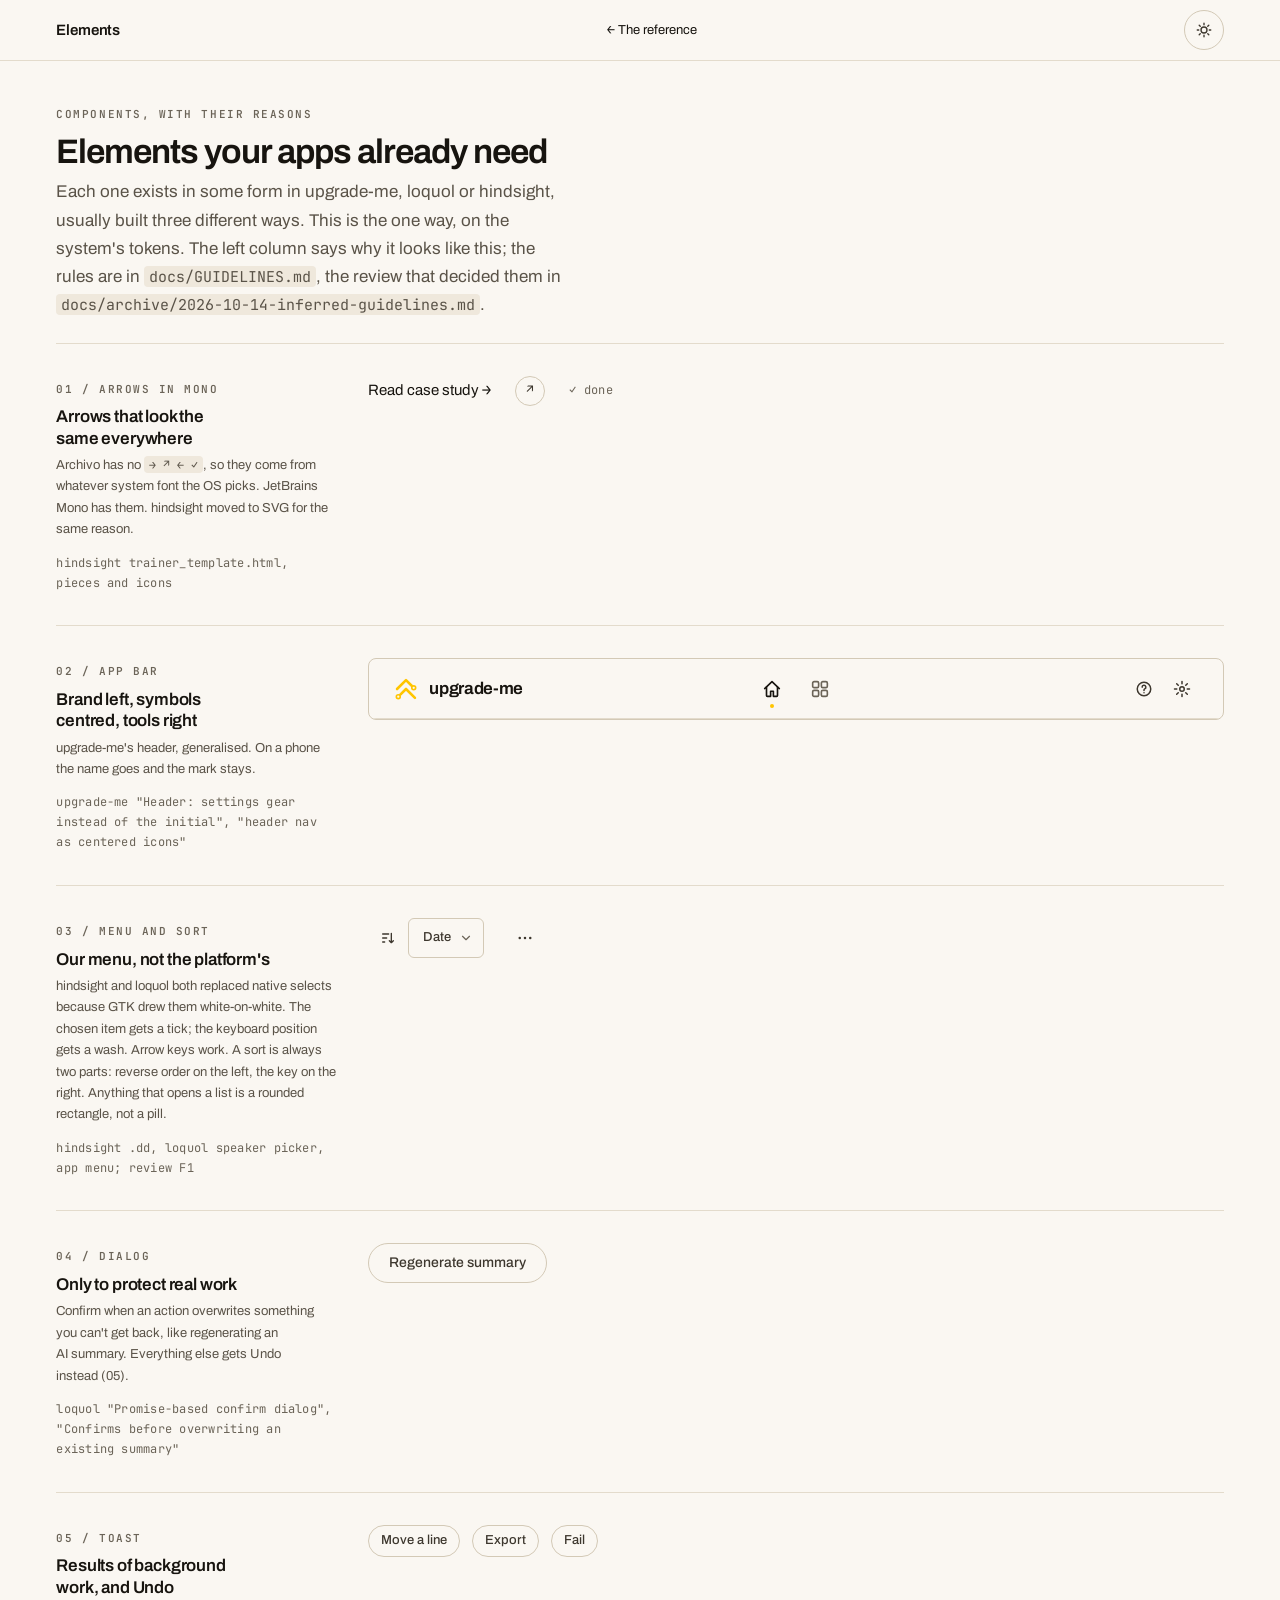
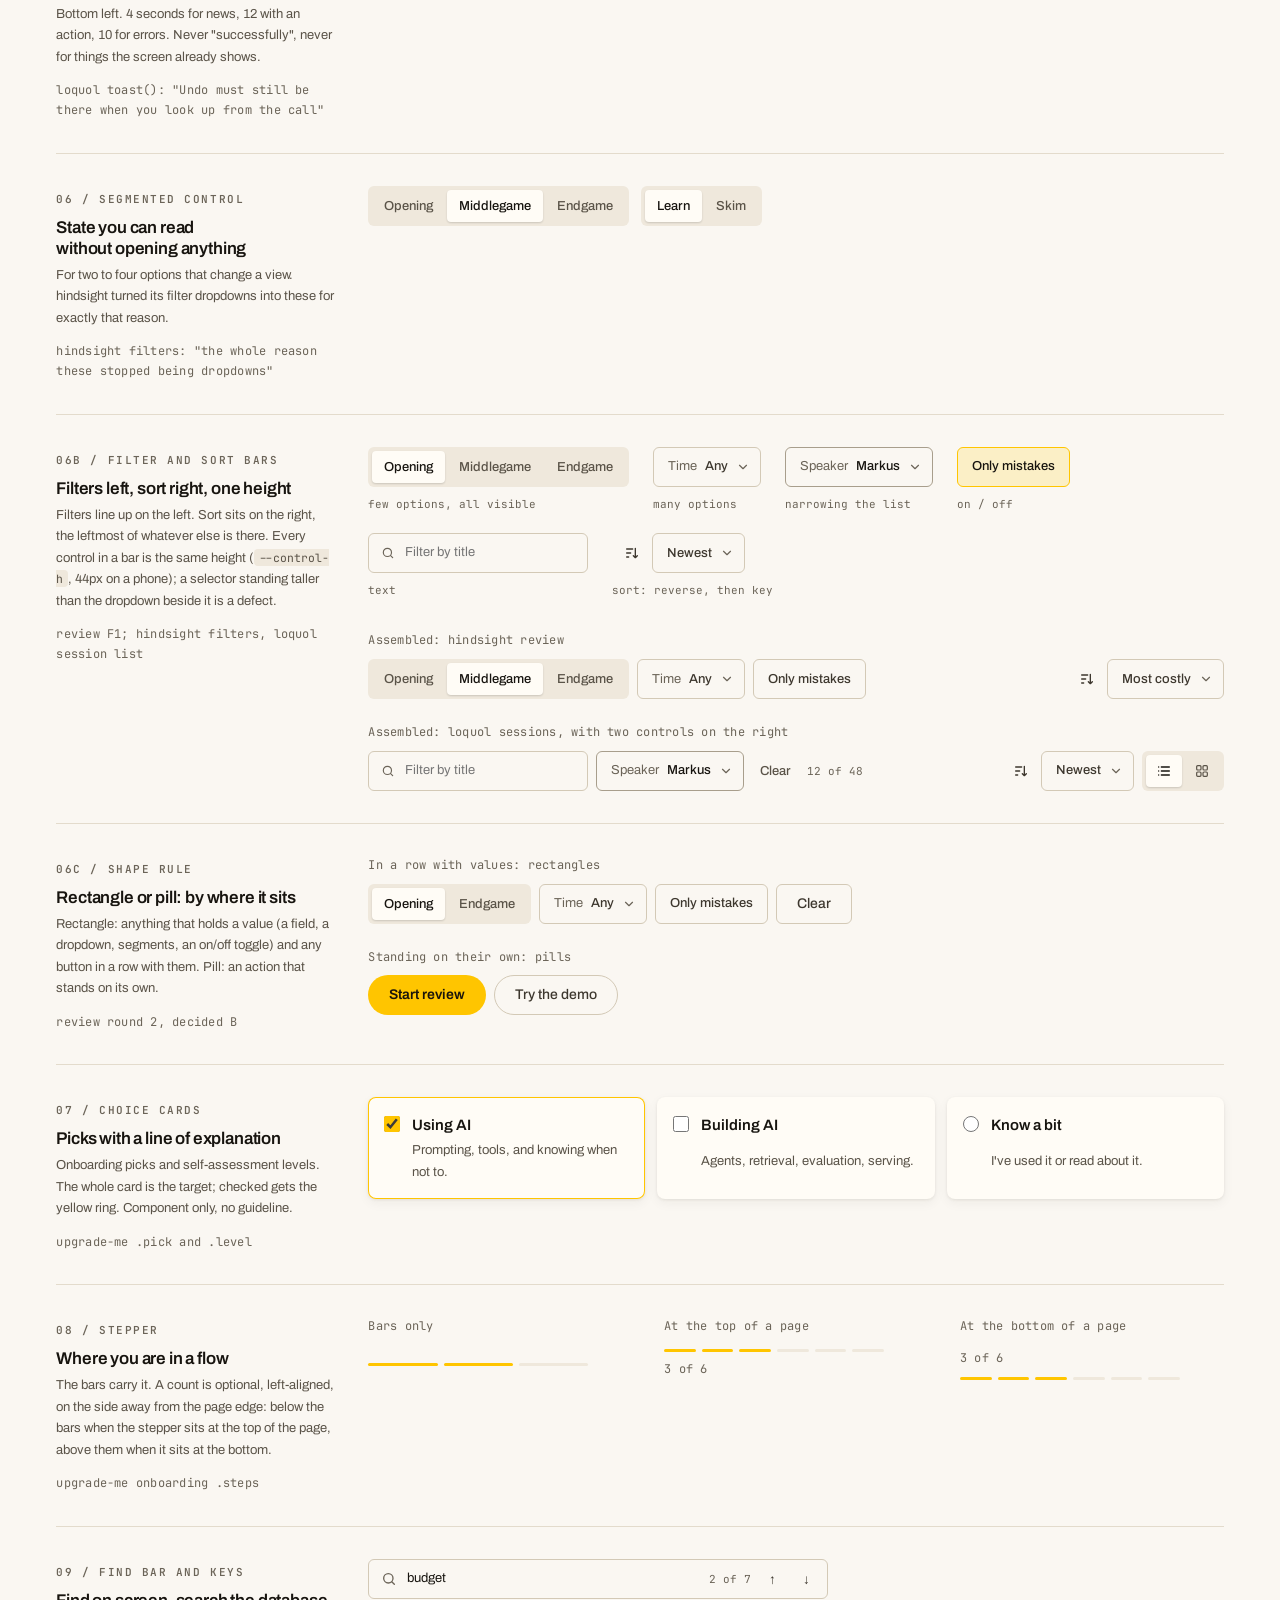
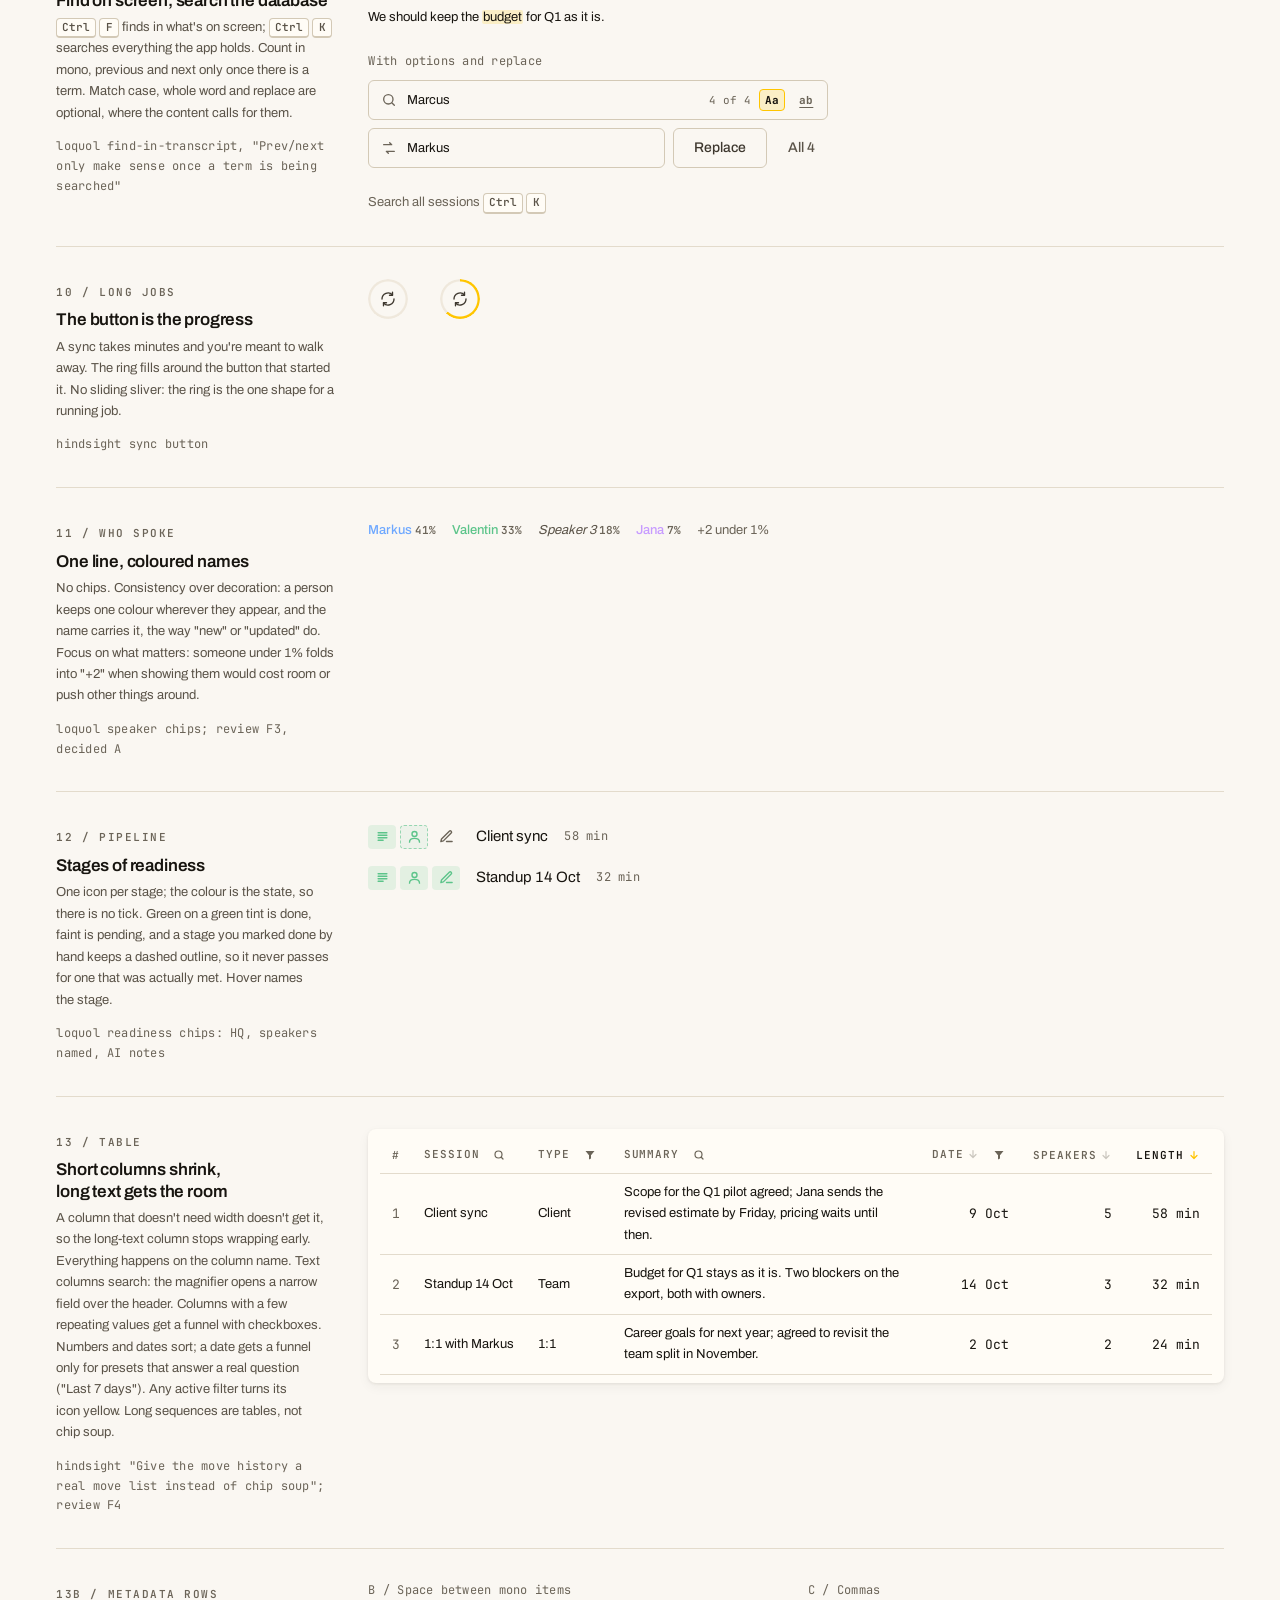
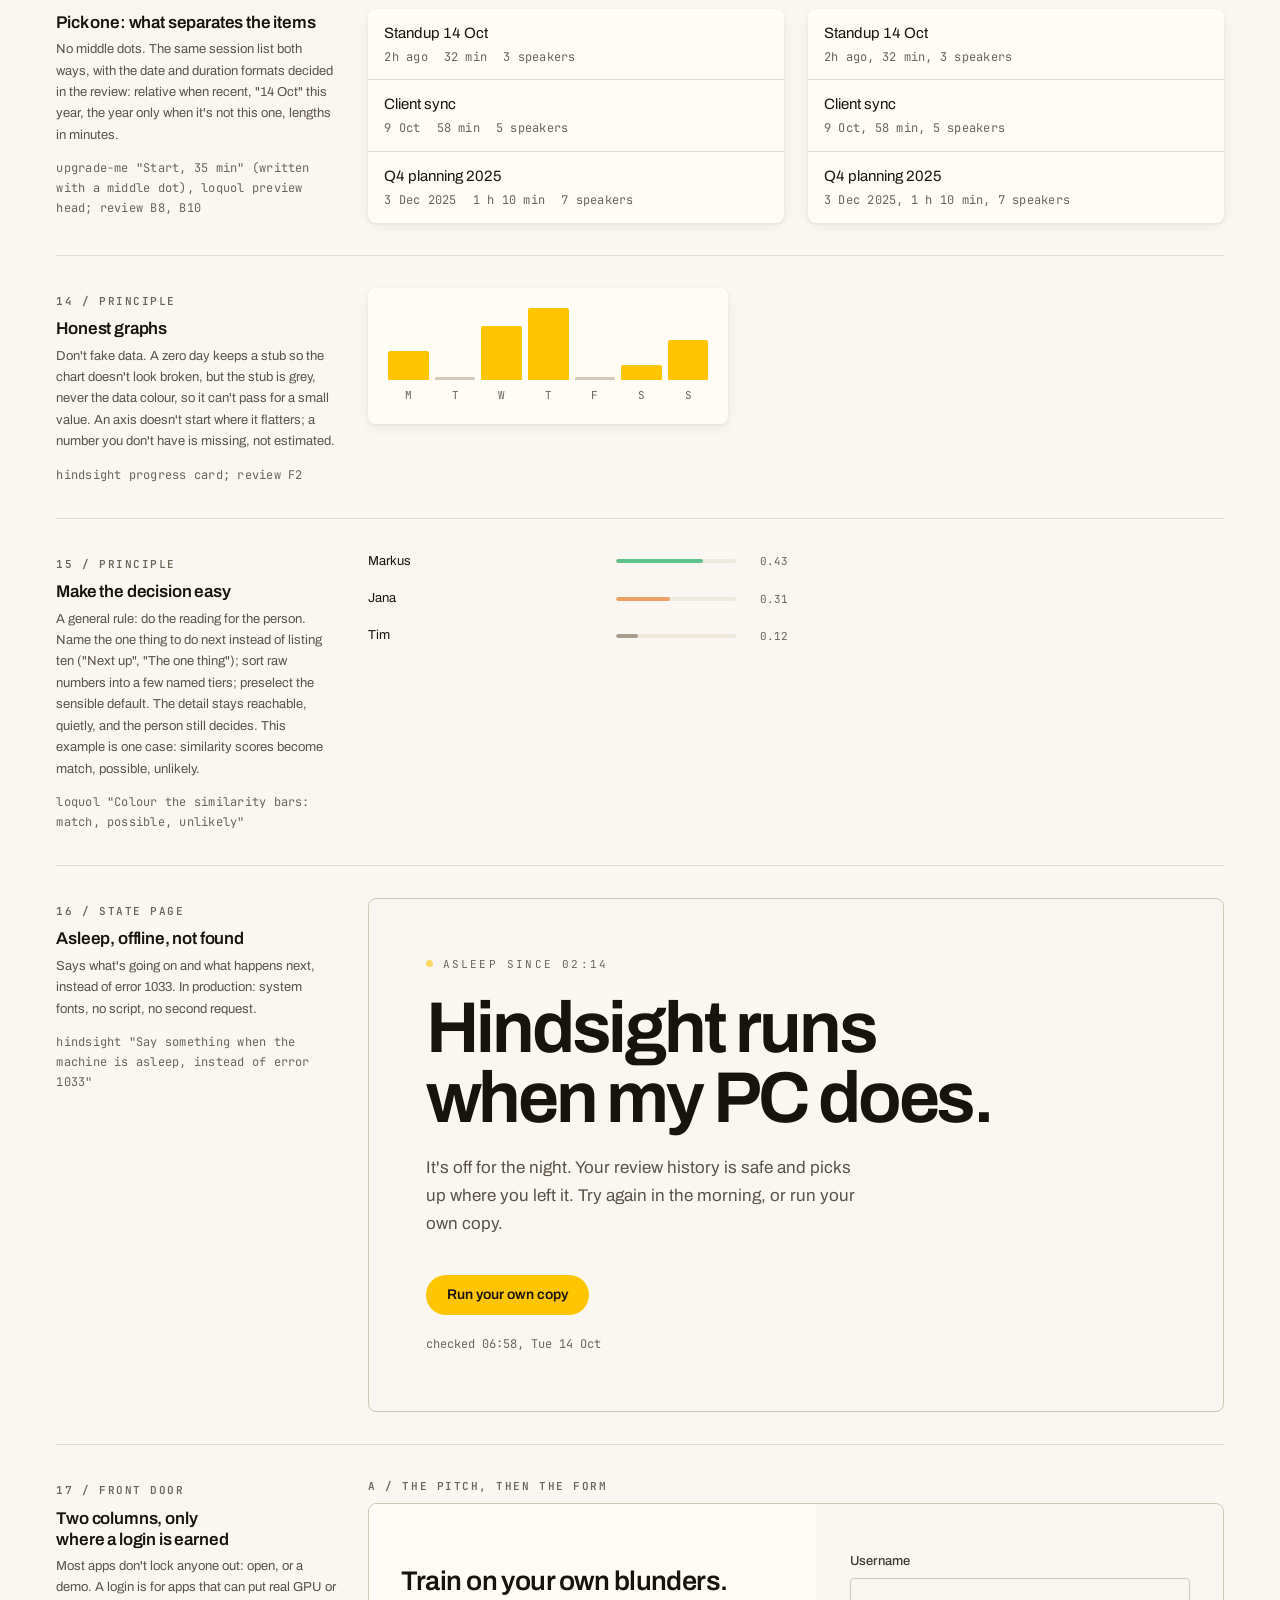
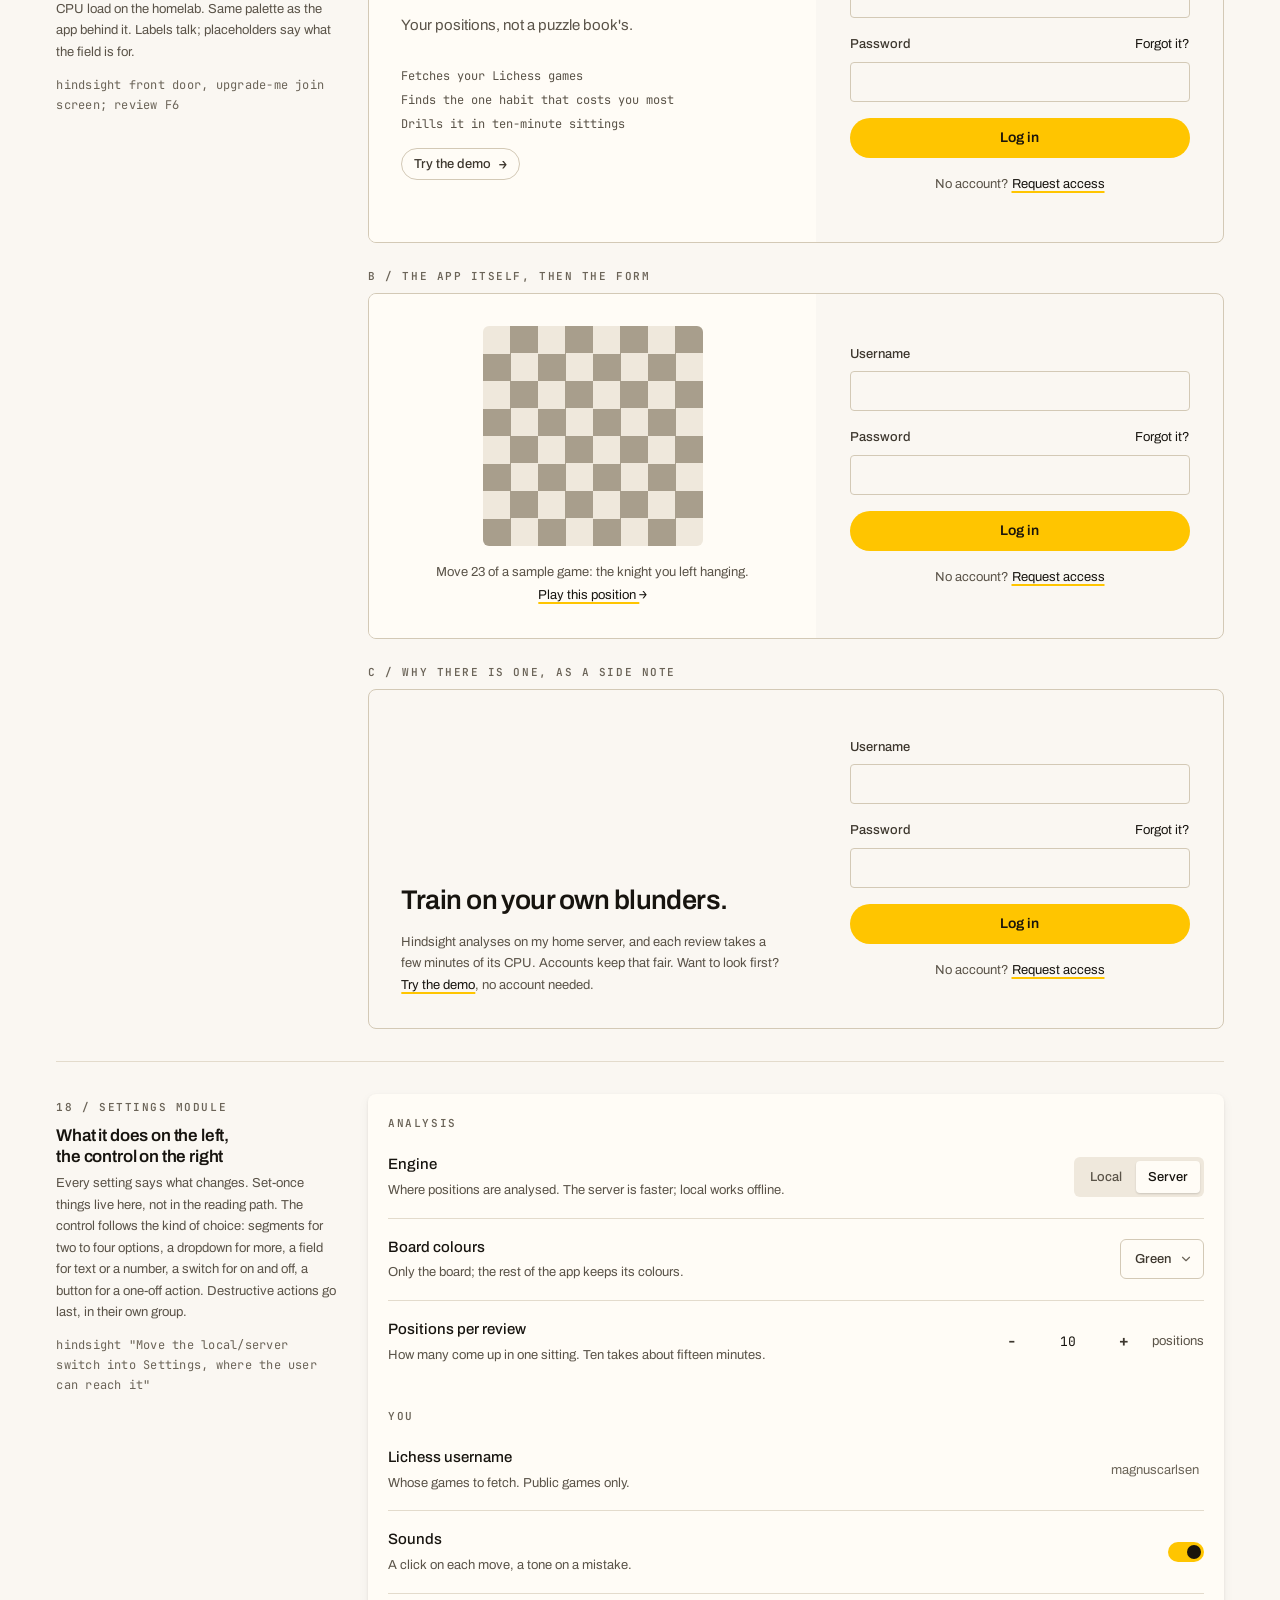
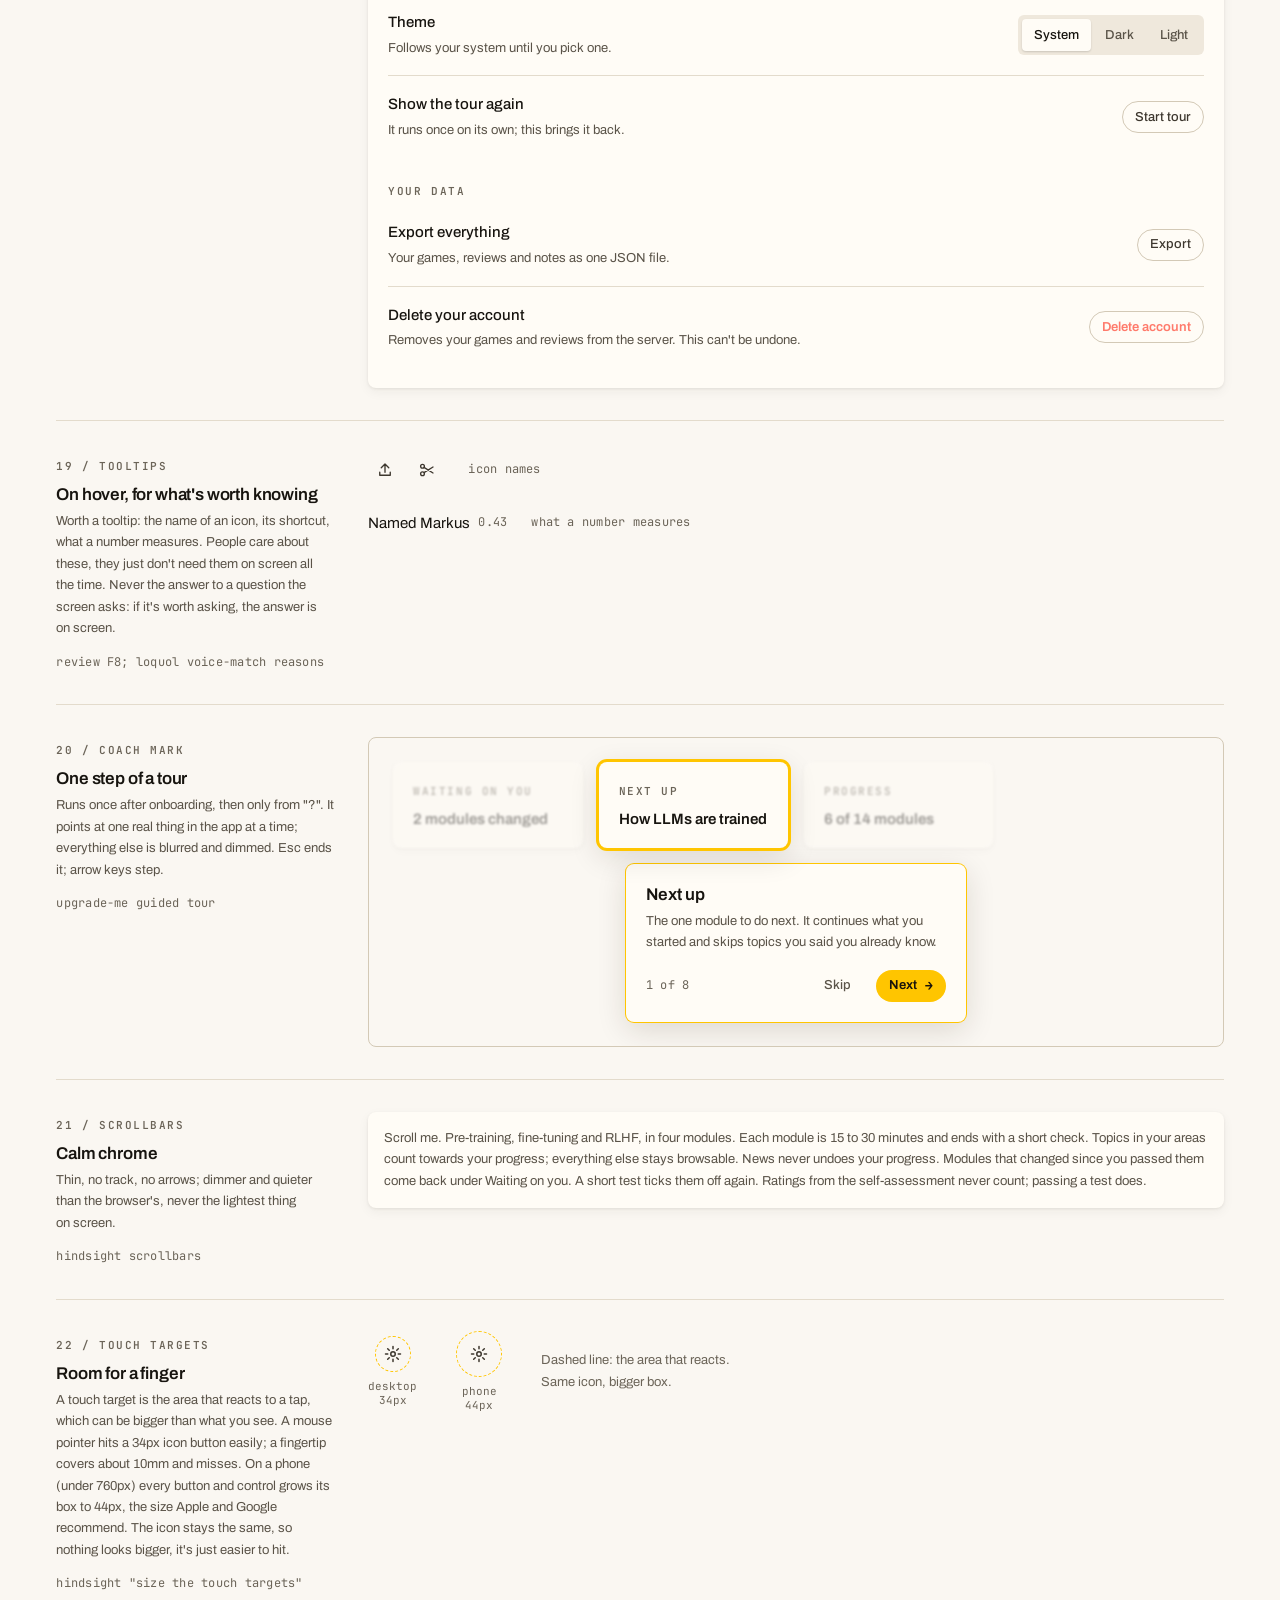
==== commit fe395497: "Decide placeholders, formats, streaks and colour; add three tests Placeholders are real examples (se" ====
--- a/reference/elements.html
+++ b/reference/elements.html
@@ -29,6 +29,8 @@
     .hit-demo figcaption { font: 11px var(--mono); color: var(--faint); text-align: center; }
     .hit-demo .icon-btn { outline: 1px dashed var(--accent-mark); outline-offset: 0; }
     .hit-demo .phone { width: 44px; height: 44px; }
+    .metaline { display: flex; flex-wrap: wrap; gap: 0 var(--space-4); margin-top: 2px; }
+    .metaline.commas { gap: 0; }
     .mini-board { width: min(220px, 100%); aspect-ratio: 1; border-radius: var(--radius-md); background: repeating-conic-gradient(var(--line-3) 0 25%, var(--surface-2) 0 50%) 0 0 / 25% 25%; }
     @media (max-width: 860px) { .el { grid-template-columns: 1fr; gap: var(--space-4); } }
   </style>
@@ -54,7 +56,7 @@
 
   <!-- 1 -->
   <div class="el">
-    <div><span class="eyebrow">01 / Arrows in mono</span><h3>Arrows that look the same everywhere</h3><p>Archivo has no → ↗ ← ✓, so they come from whatever system font the OS picks. JetBrains Mono has them. hindsight moved to SVG for the same reason.</p><span class="meta src">hindsight trainer_template.html, pieces and icons</span></div>
+    <div><span class="eyebrow">01 / Arrows in mono</span><h3>Arrows that look the same everywhere</h3><p>Archivo has no <code>→ ↗ ← ✓</code>, so they come from whatever system font the OS picks. JetBrains Mono has them. hindsight moved to SVG for the same reason.</p><span class="meta src">hindsight trainer_template.html, pieces and icons</span></div>
     <div class="demo row" style="gap: var(--space-6)"><a href="#">Read case study <span class="arrow">→</span></a><span class="go" style="position:static">↗</span><span class="meta">✓ done</span></div>
   </div>
 
@@ -264,6 +266,27 @@
     </div>
   </div>
 
+  <!-- 13b -->
+  <div class="el">
+    <div><span class="eyebrow">13b / Metadata rows</span><h3>Pick one: what separates the items</h3><p>No middle dots. The same session list both ways, with the date and duration formats decided in the review: relative when recent, "14 Oct" this year, the year only when it's not this one, lengths in minutes.</p><span class="meta src">upgrade-me "Start, 35 min" (written with a middle dot), loquol preview head; review B8, B10</span></div>
+    <div class="demo" style="display: grid; gap: var(--space-6); grid-template-columns: repeat(auto-fit, minmax(260px, 1fr))">
+      <div style="display: grid; gap: var(--space-2)"><span class="meta">B / Space between mono items</span>
+        <div class="rows">
+          <div><span class="grow">Standup 14 Oct<div class="metaline"><span class="meta">2h ago</span><span class="meta">32 min</span><span class="meta">3 speakers</span></div></span></div>
+          <div><span class="grow">Client sync<div class="metaline"><span class="meta">9 Oct</span><span class="meta">58 min</span><span class="meta">5 speakers</span></div></span></div>
+          <div><span class="grow">Q4 planning 2025<div class="metaline"><span class="meta">3 Dec 2025</span><span class="meta">1 h 10 min</span><span class="meta">7 speakers</span></div></span></div>
+        </div>
+      </div>
+      <div style="display: grid; gap: var(--space-2)"><span class="meta">C / Commas</span>
+        <div class="rows">
+          <div><span class="grow">Standup 14 Oct<div class="metaline commas"><span class="meta">2h ago, 32 min, 3 speakers</span></div></span></div>
+          <div><span class="grow">Client sync<div class="metaline commas"><span class="meta">9 Oct, 58 min, 5 speakers</span></div></span></div>
+          <div><span class="grow">Q4 planning 2025<div class="metaline commas"><span class="meta">3 Dec 2025, 1 h 10 min, 7 speakers</span></div></span></div>
+        </div>
+      </div>
+    </div>
+  </div>
+
   <!-- 14 -->
   <div class="el">
     <div><span class="eyebrow">14 / Principle</span><h3>Honest graphs</h3><p>Don't fake data. A zero day keeps a stub so the chart doesn't look broken, but the stub is grey, never the data colour, so it can't pass for a small value. An axis doesn't start where it flatters; a number you don't have is missing, not estimated.</p><span class="meta src">hindsight progress card; review F2</span></div>
@@ -367,7 +390,7 @@
       </div>
       <div class="settings-group"><span class="eyebrow">You</span>
         <div class="settings">
-          <div><div><strong>Lichess username</strong><span>Whose games to fetch. Public games only.</span></div><input class="input" aria-label="Lichess username" placeholder="whose games to analyse"></div>
+          <div><div><strong>Lichess username</strong><span>Whose games to fetch. Public games only.</span></div><input class="input" aria-label="Lichess username" placeholder="magnuscarlsen"></div>
           <div><div><strong>Sounds</strong><span>A click on each move, a tone on a mistake.</span></div><input class="switch" type="checkbox" role="switch" aria-label="Sounds" checked></div>
           <div><div><strong>Theme</strong><span>Follows your system until you pick one.</span></div><div class="seg" role="group" aria-label="Theme"><button aria-pressed="true">System</button><button aria-pressed="false">Dark</button><button aria-pressed="false">Light</button></div></div>
           <div><div><strong>Show the tour again</strong><span>It runs once on its own; this brings it back.</span></div><button class="btn ghost sm">Start tour</button></div>
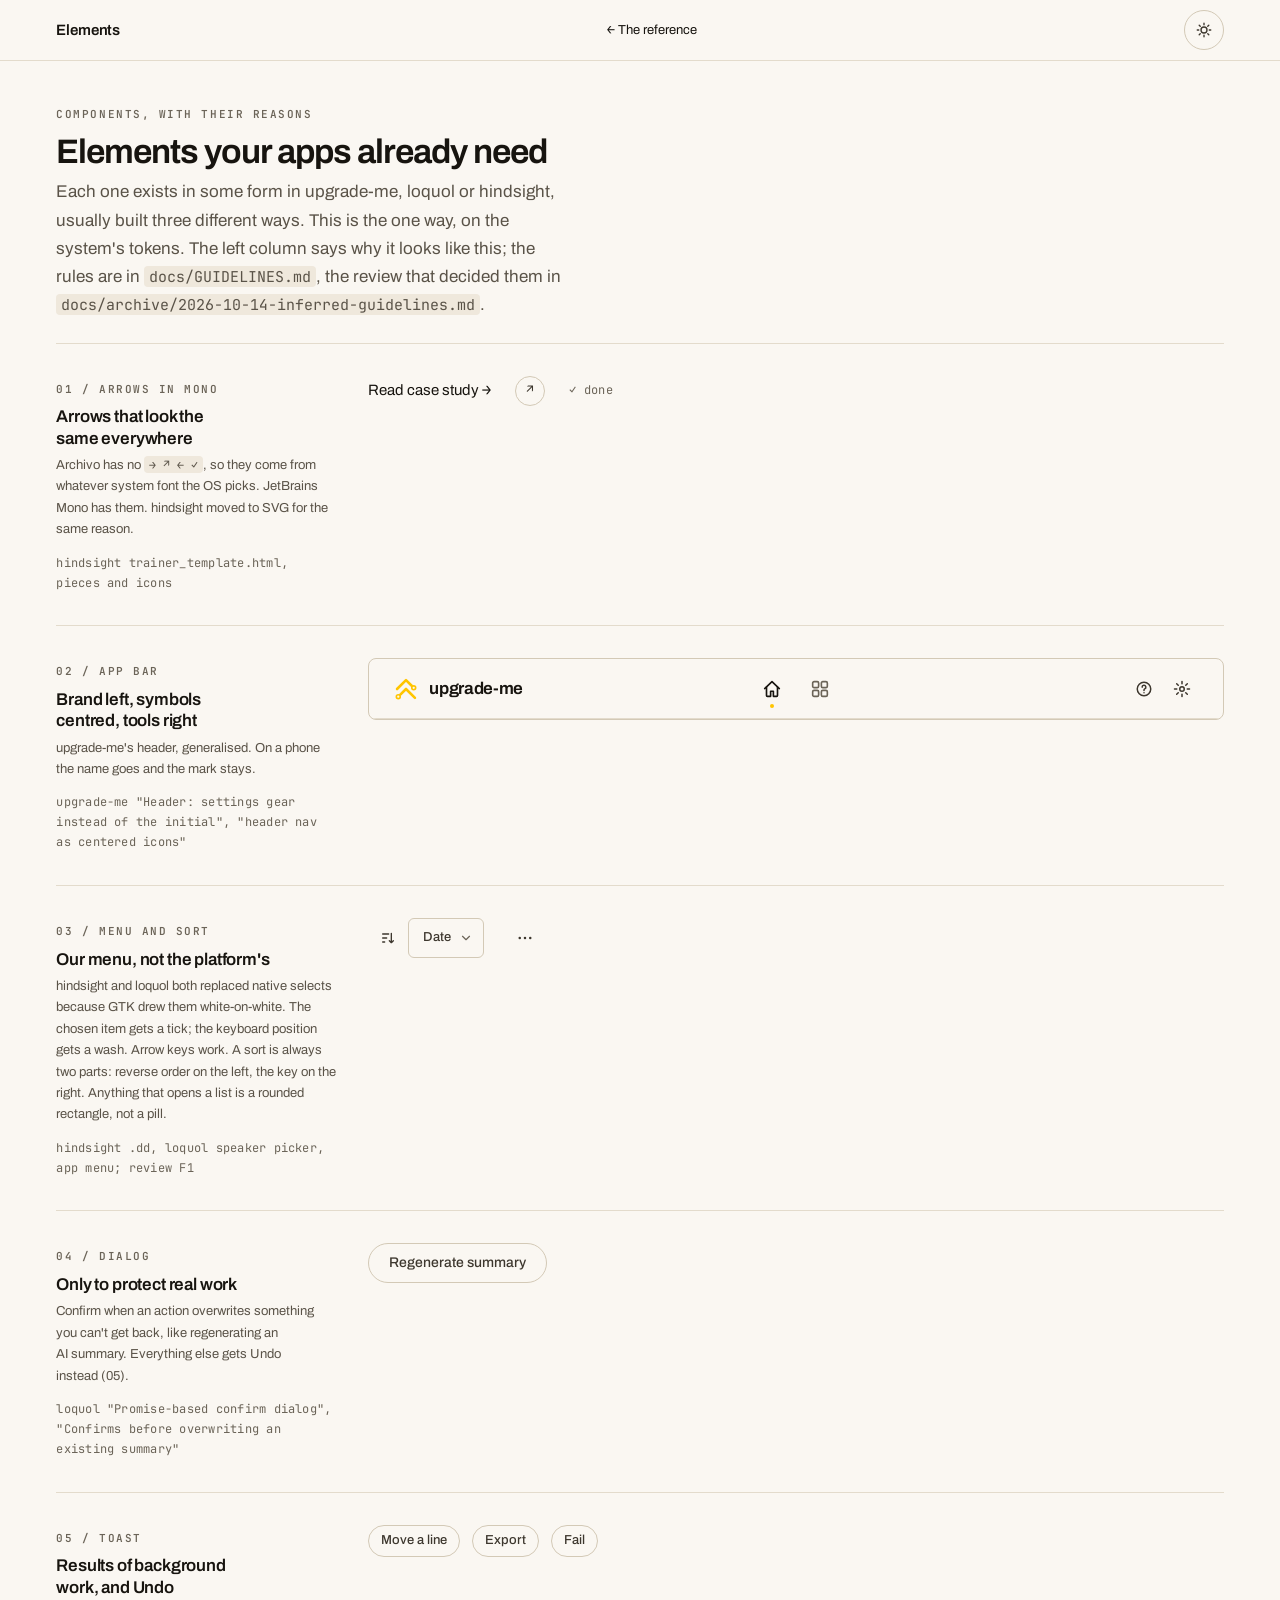
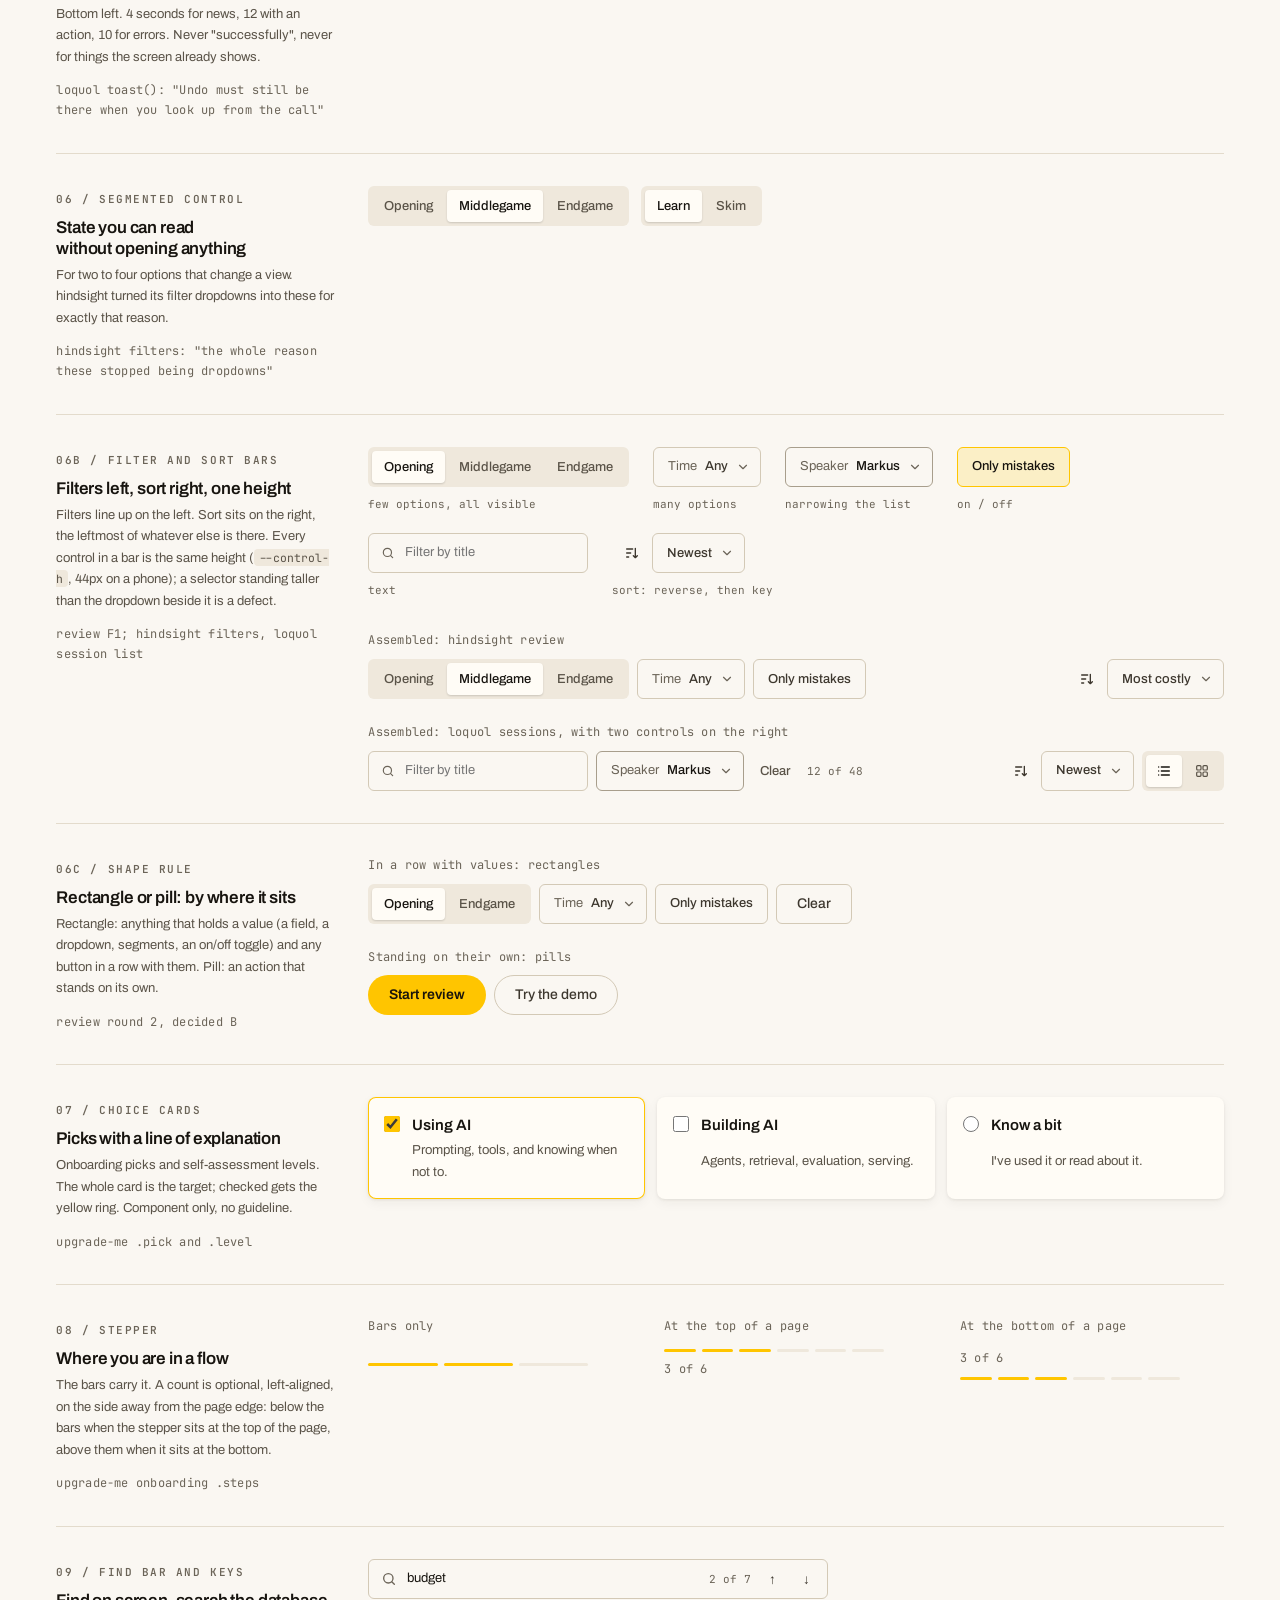
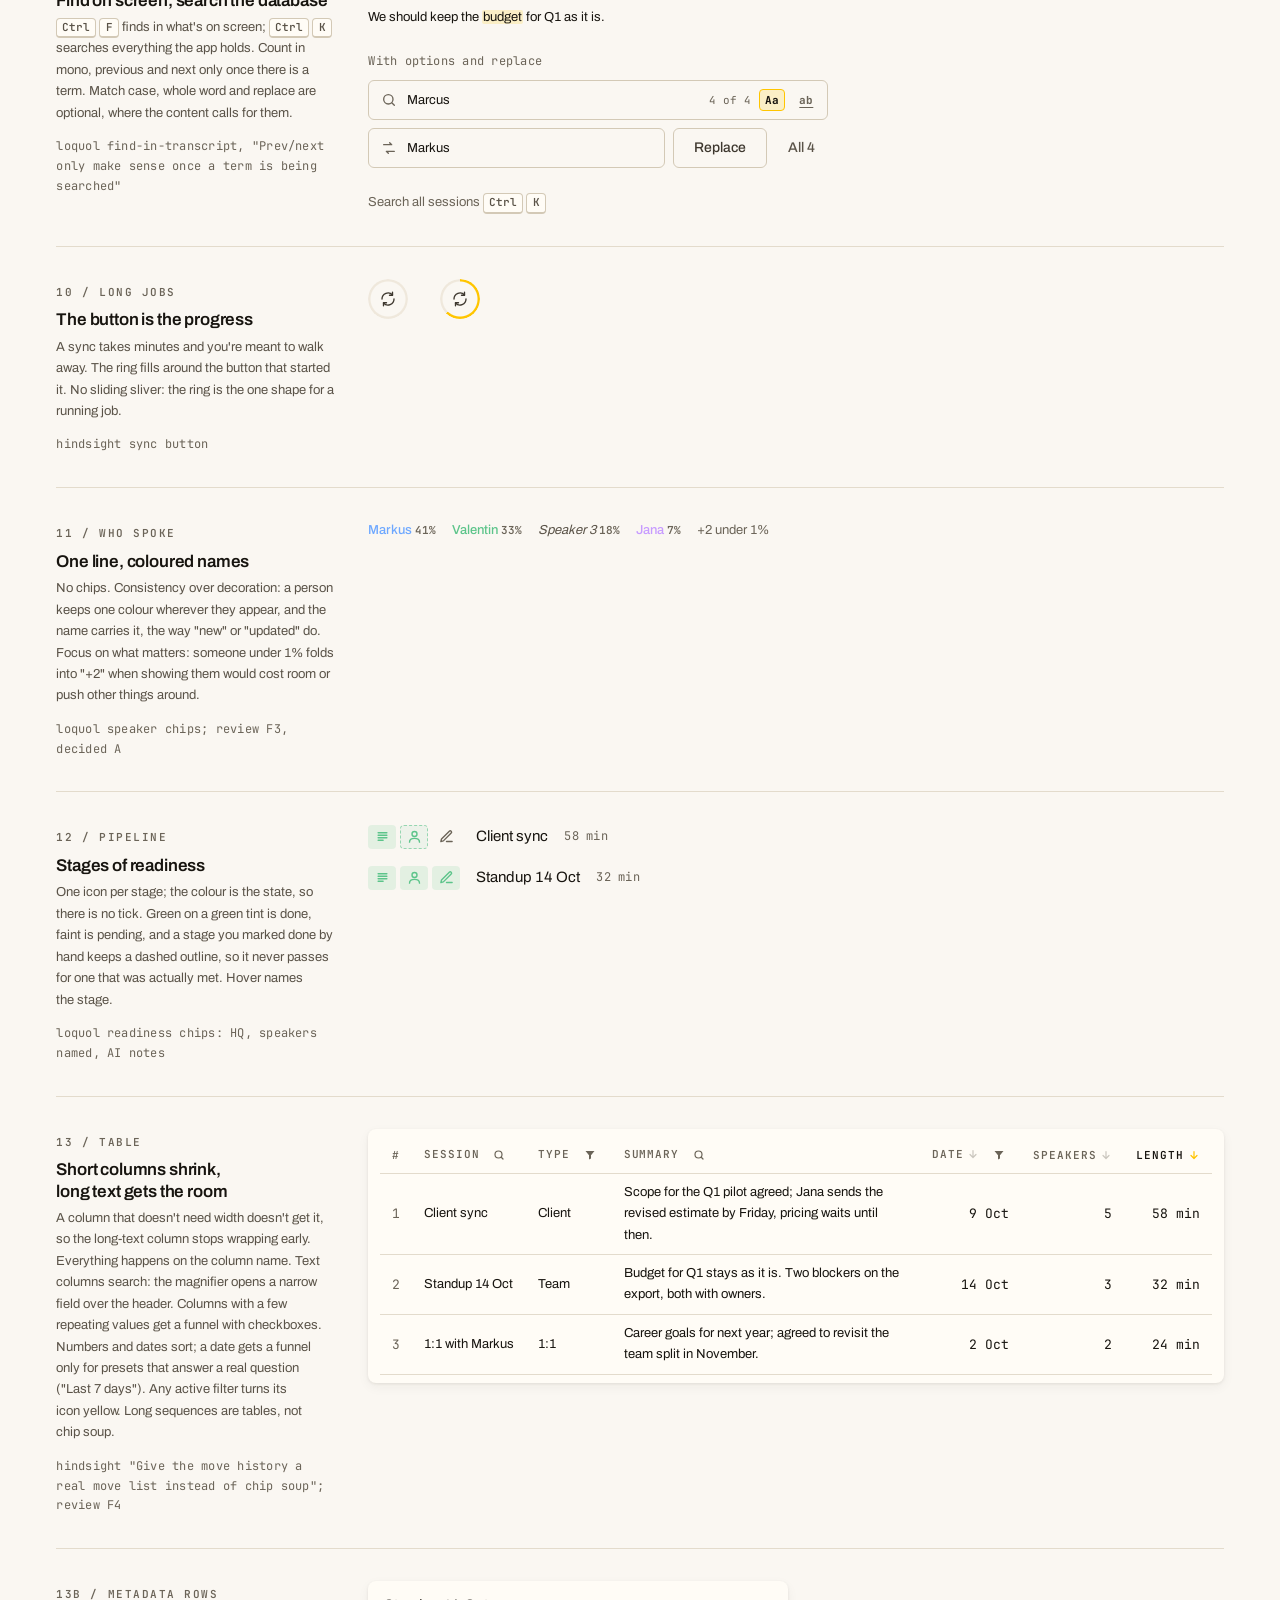
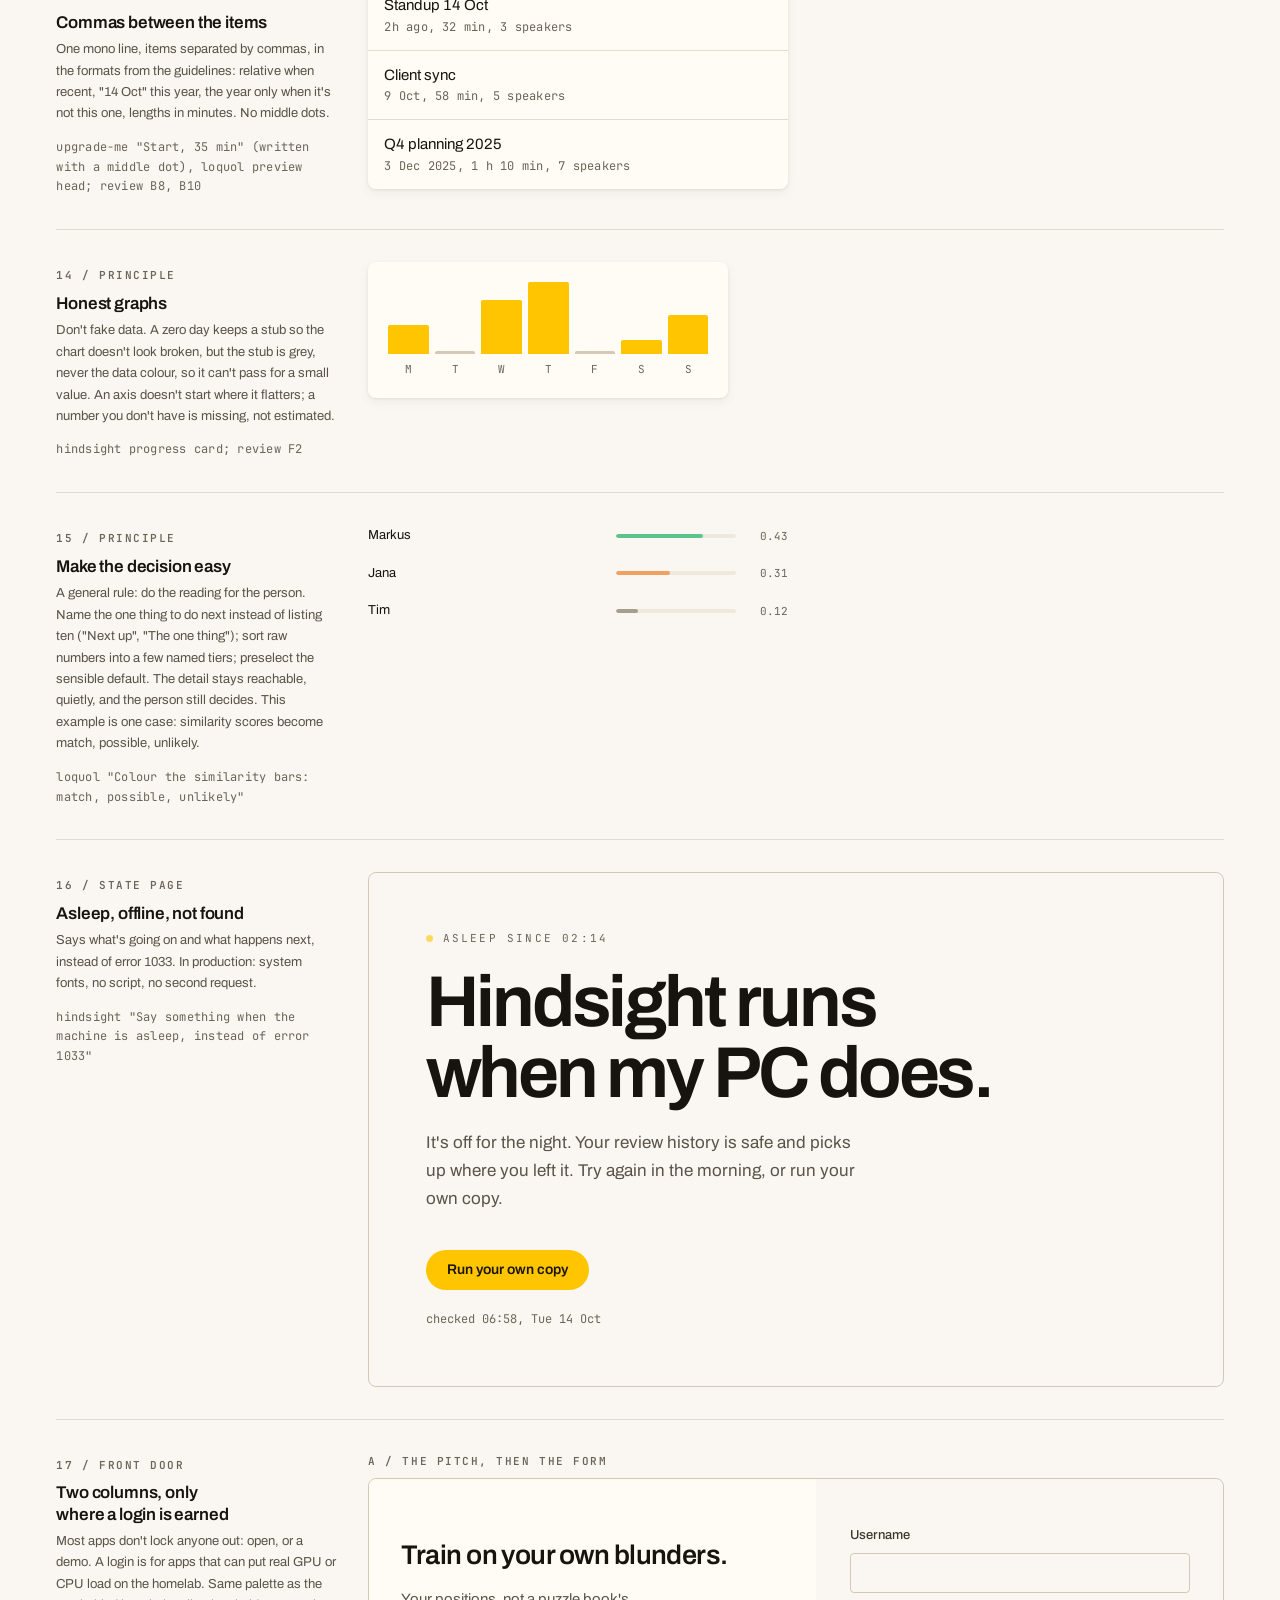
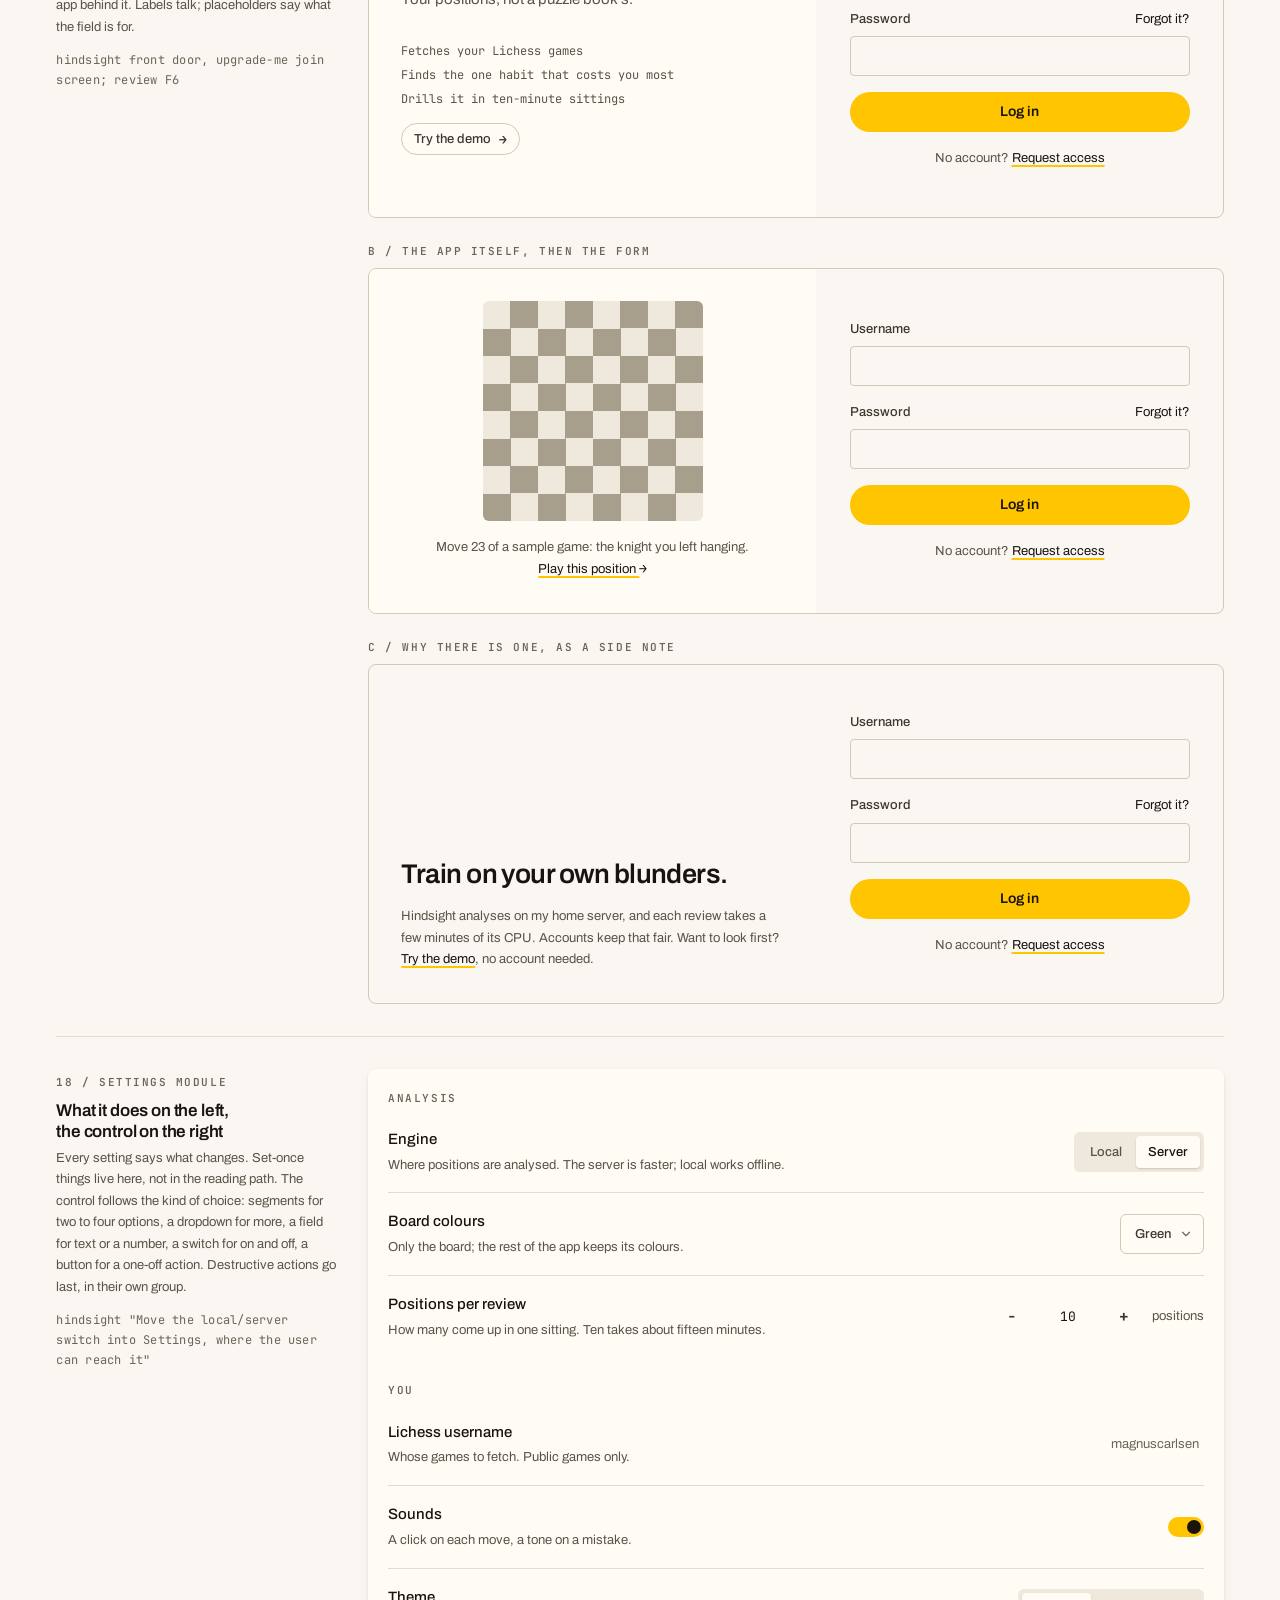
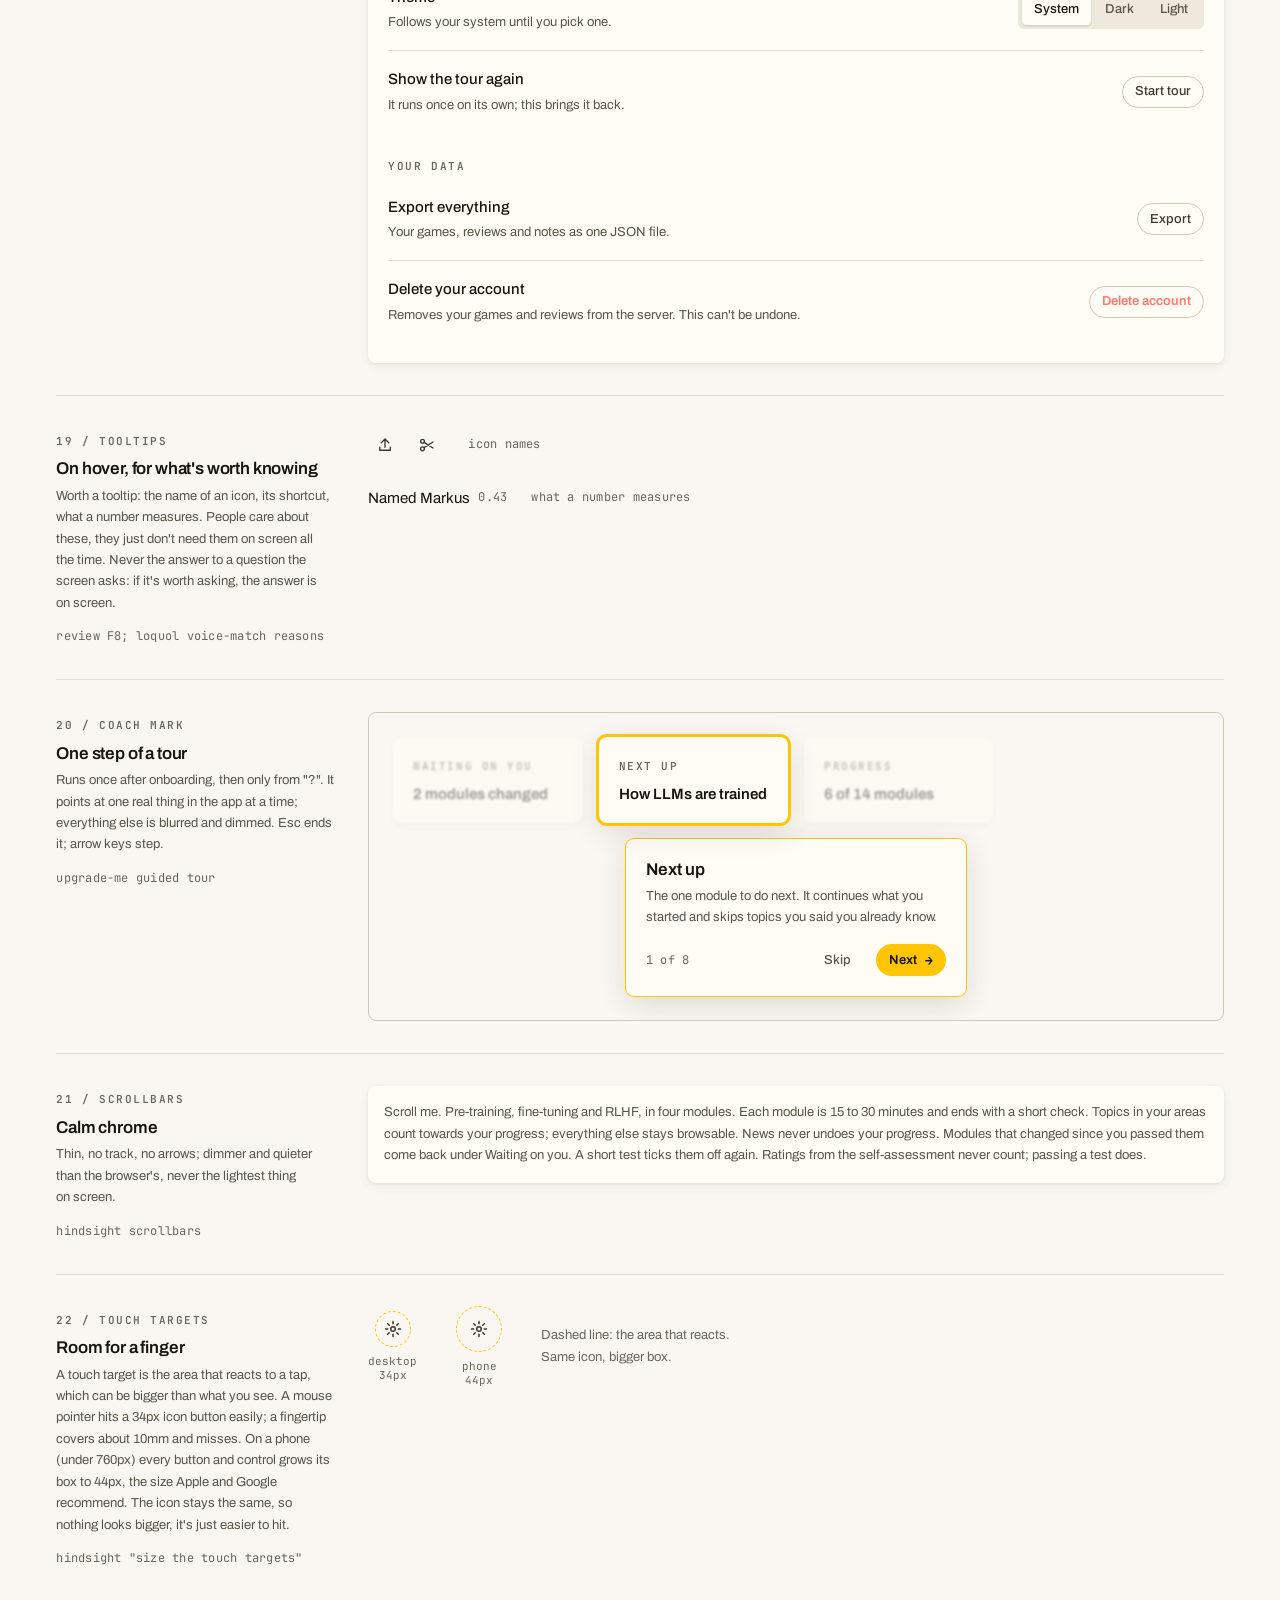
==== commit 9a1efb24: "Metadata rows: commas between the items Decided after seeing both side by side: one .meta line, item" ====
--- a/reference/elements.html
+++ b/reference/elements.html
@@ -29,8 +29,6 @@
     .hit-demo figcaption { font: 11px var(--mono); color: var(--faint); text-align: center; }
     .hit-demo .icon-btn { outline: 1px dashed var(--accent-mark); outline-offset: 0; }
     .hit-demo .phone { width: 44px; height: 44px; }
-    .metaline { display: flex; flex-wrap: wrap; gap: 0 var(--space-4); margin-top: 2px; }
-    .metaline.commas { gap: 0; }
     .mini-board { width: min(220px, 100%); aspect-ratio: 1; border-radius: var(--radius-md); background: repeating-conic-gradient(var(--line-3) 0 25%, var(--surface-2) 0 50%) 0 0 / 25% 25%; }
     @media (max-width: 860px) { .el { grid-template-columns: 1fr; gap: var(--space-4); } }
   </style>
@@ -268,21 +266,12 @@
 
   <!-- 13b -->
   <div class="el">
-    <div><span class="eyebrow">13b / Metadata rows</span><h3>Pick one: what separates the items</h3><p>No middle dots. The same session list both ways, with the date and duration formats decided in the review: relative when recent, "14 Oct" this year, the year only when it's not this one, lengths in minutes.</p><span class="meta src">upgrade-me "Start, 35 min" (written with a middle dot), loquol preview head; review B8, B10</span></div>
-    <div class="demo" style="display: grid; gap: var(--space-6); grid-template-columns: repeat(auto-fit, minmax(260px, 1fr))">
-      <div style="display: grid; gap: var(--space-2)"><span class="meta">B / Space between mono items</span>
-        <div class="rows">
-          <div><span class="grow">Standup 14 Oct<div class="metaline"><span class="meta">2h ago</span><span class="meta">32 min</span><span class="meta">3 speakers</span></div></span></div>
-          <div><span class="grow">Client sync<div class="metaline"><span class="meta">9 Oct</span><span class="meta">58 min</span><span class="meta">5 speakers</span></div></span></div>
-          <div><span class="grow">Q4 planning 2025<div class="metaline"><span class="meta">3 Dec 2025</span><span class="meta">1 h 10 min</span><span class="meta">7 speakers</span></div></span></div>
-        </div>
-      </div>
-      <div style="display: grid; gap: var(--space-2)"><span class="meta">C / Commas</span>
-        <div class="rows">
-          <div><span class="grow">Standup 14 Oct<div class="metaline commas"><span class="meta">2h ago, 32 min, 3 speakers</span></div></span></div>
-          <div><span class="grow">Client sync<div class="metaline commas"><span class="meta">9 Oct, 58 min, 5 speakers</span></div></span></div>
-          <div><span class="grow">Q4 planning 2025<div class="metaline commas"><span class="meta">3 Dec 2025, 1 h 10 min, 7 speakers</span></div></span></div>
-        </div>
+    <div><span class="eyebrow">13b / Metadata rows</span><h3>Commas between the items</h3><p>One mono line, items separated by commas, in the formats from the guidelines: relative when recent, "14 Oct" this year, the year only when it's not this one, lengths in minutes. No middle dots.</p><span class="meta src">upgrade-me "Start, 35 min" (written with a middle dot), loquol preview head; review B8, B10</span></div>
+    <div class="demo" style="max-width: 420px">
+      <div class="rows">
+        <div><span class="grow">Standup 14 Oct<div class="meta">2h ago, 32 min, 3 speakers</div></span></div>
+        <div><span class="grow">Client sync<div class="meta">9 Oct, 58 min, 5 speakers</div></span></div>
+        <div><span class="grow">Q4 planning 2025<div class="meta">3 Dec 2025, 1 h 10 min, 7 speakers</div></span></div>
       </div>
     </div>
   </div>
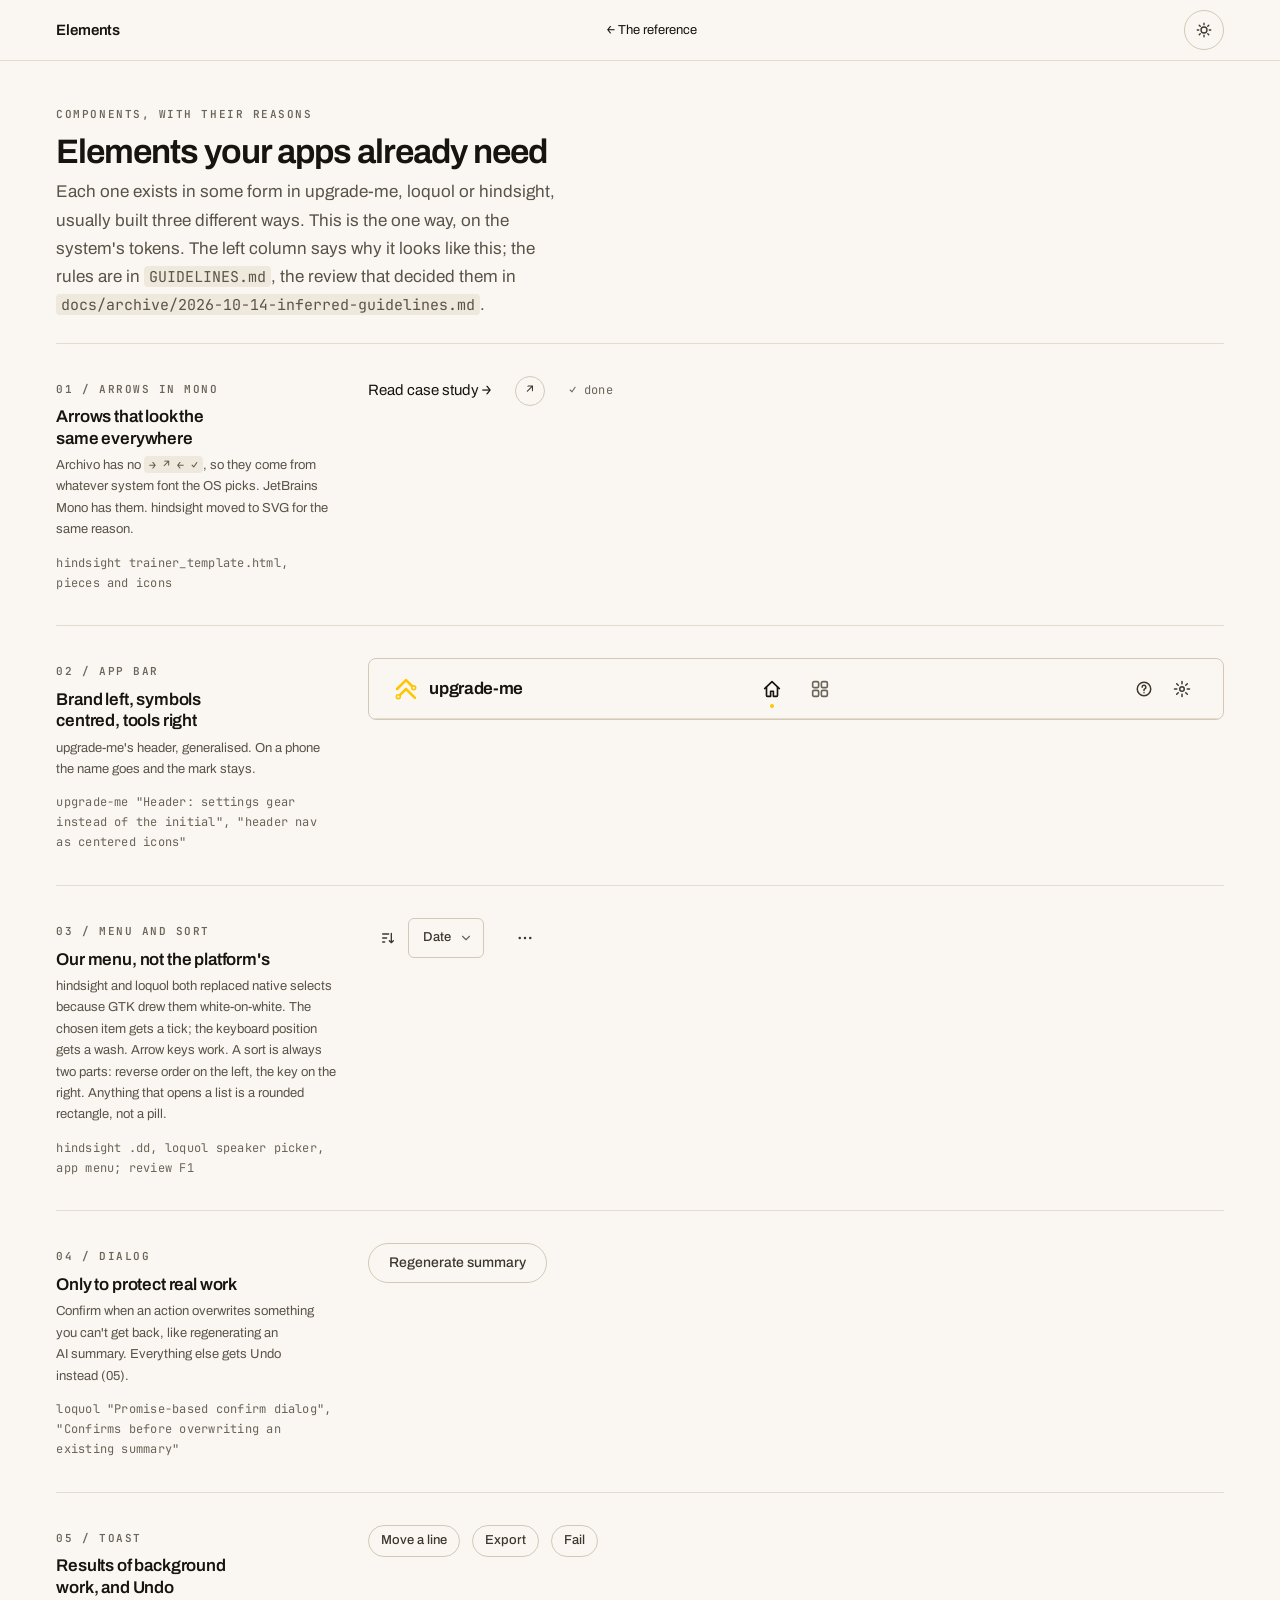
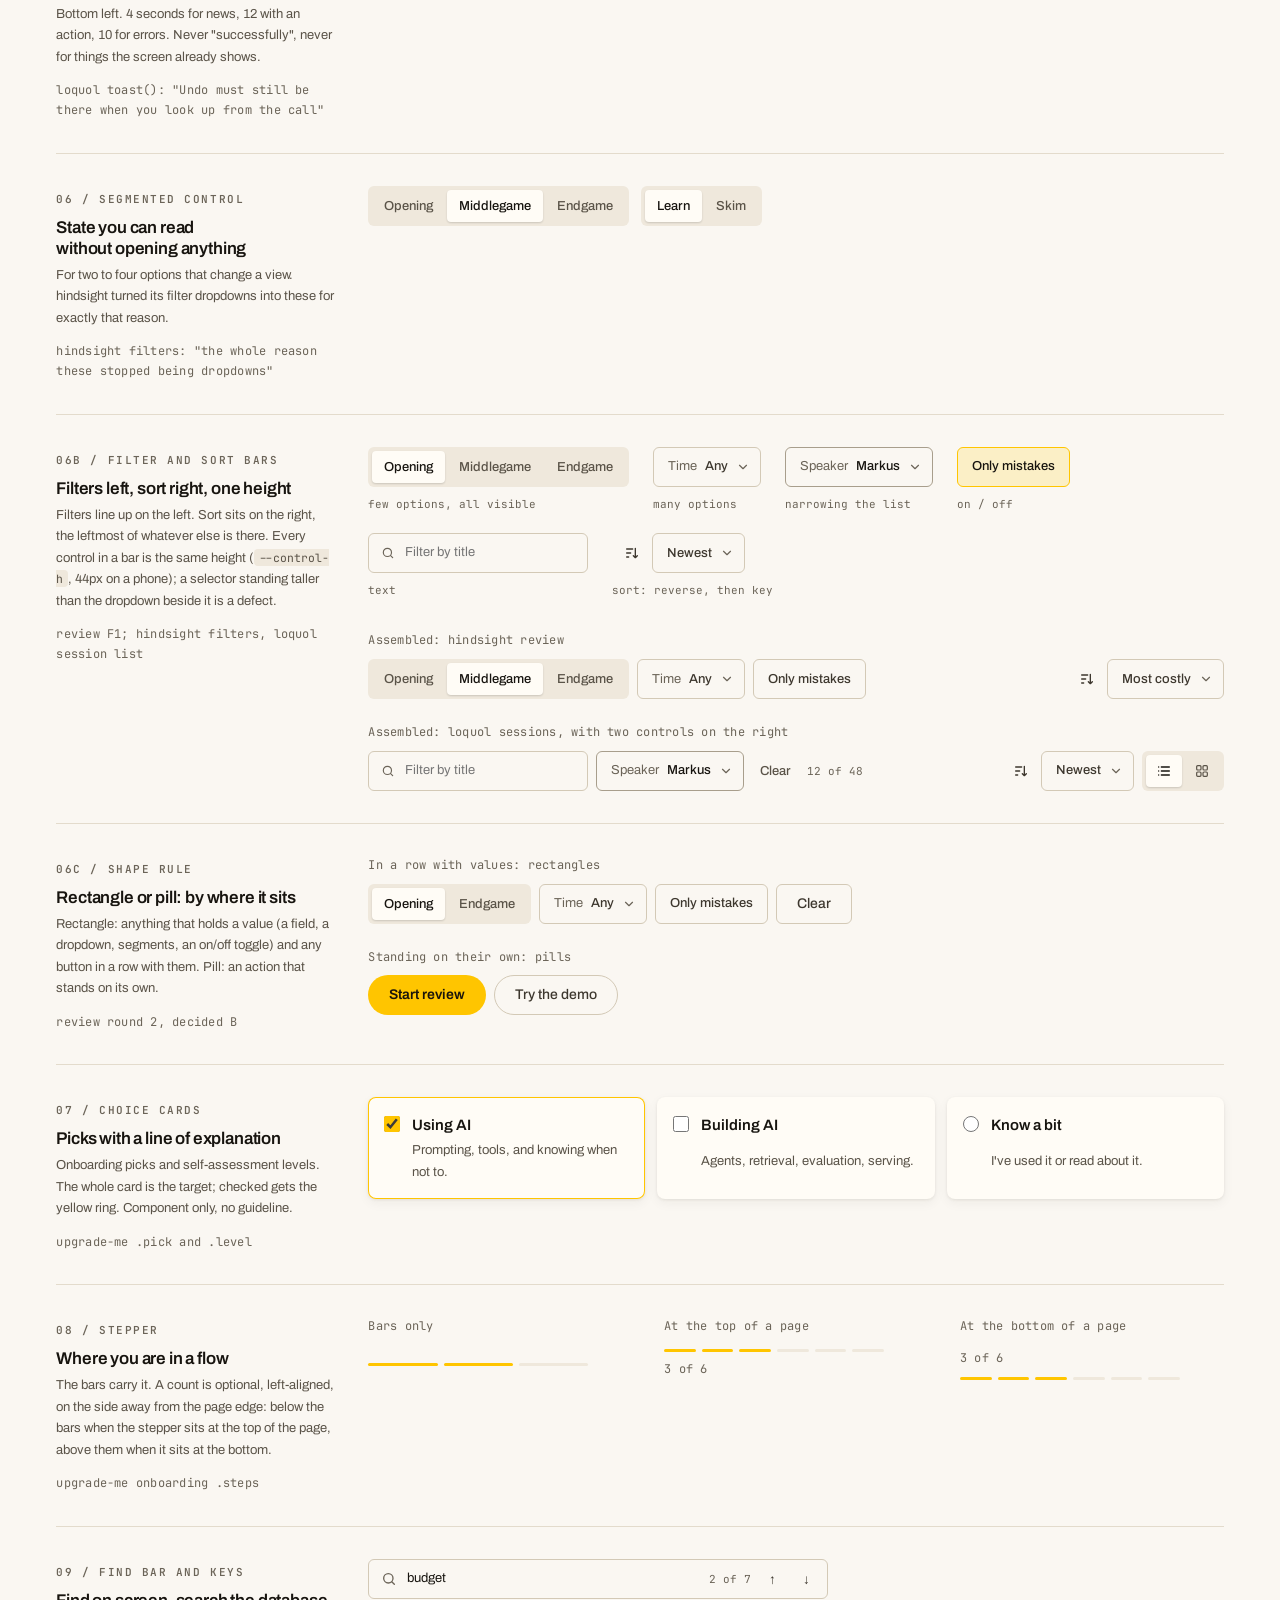
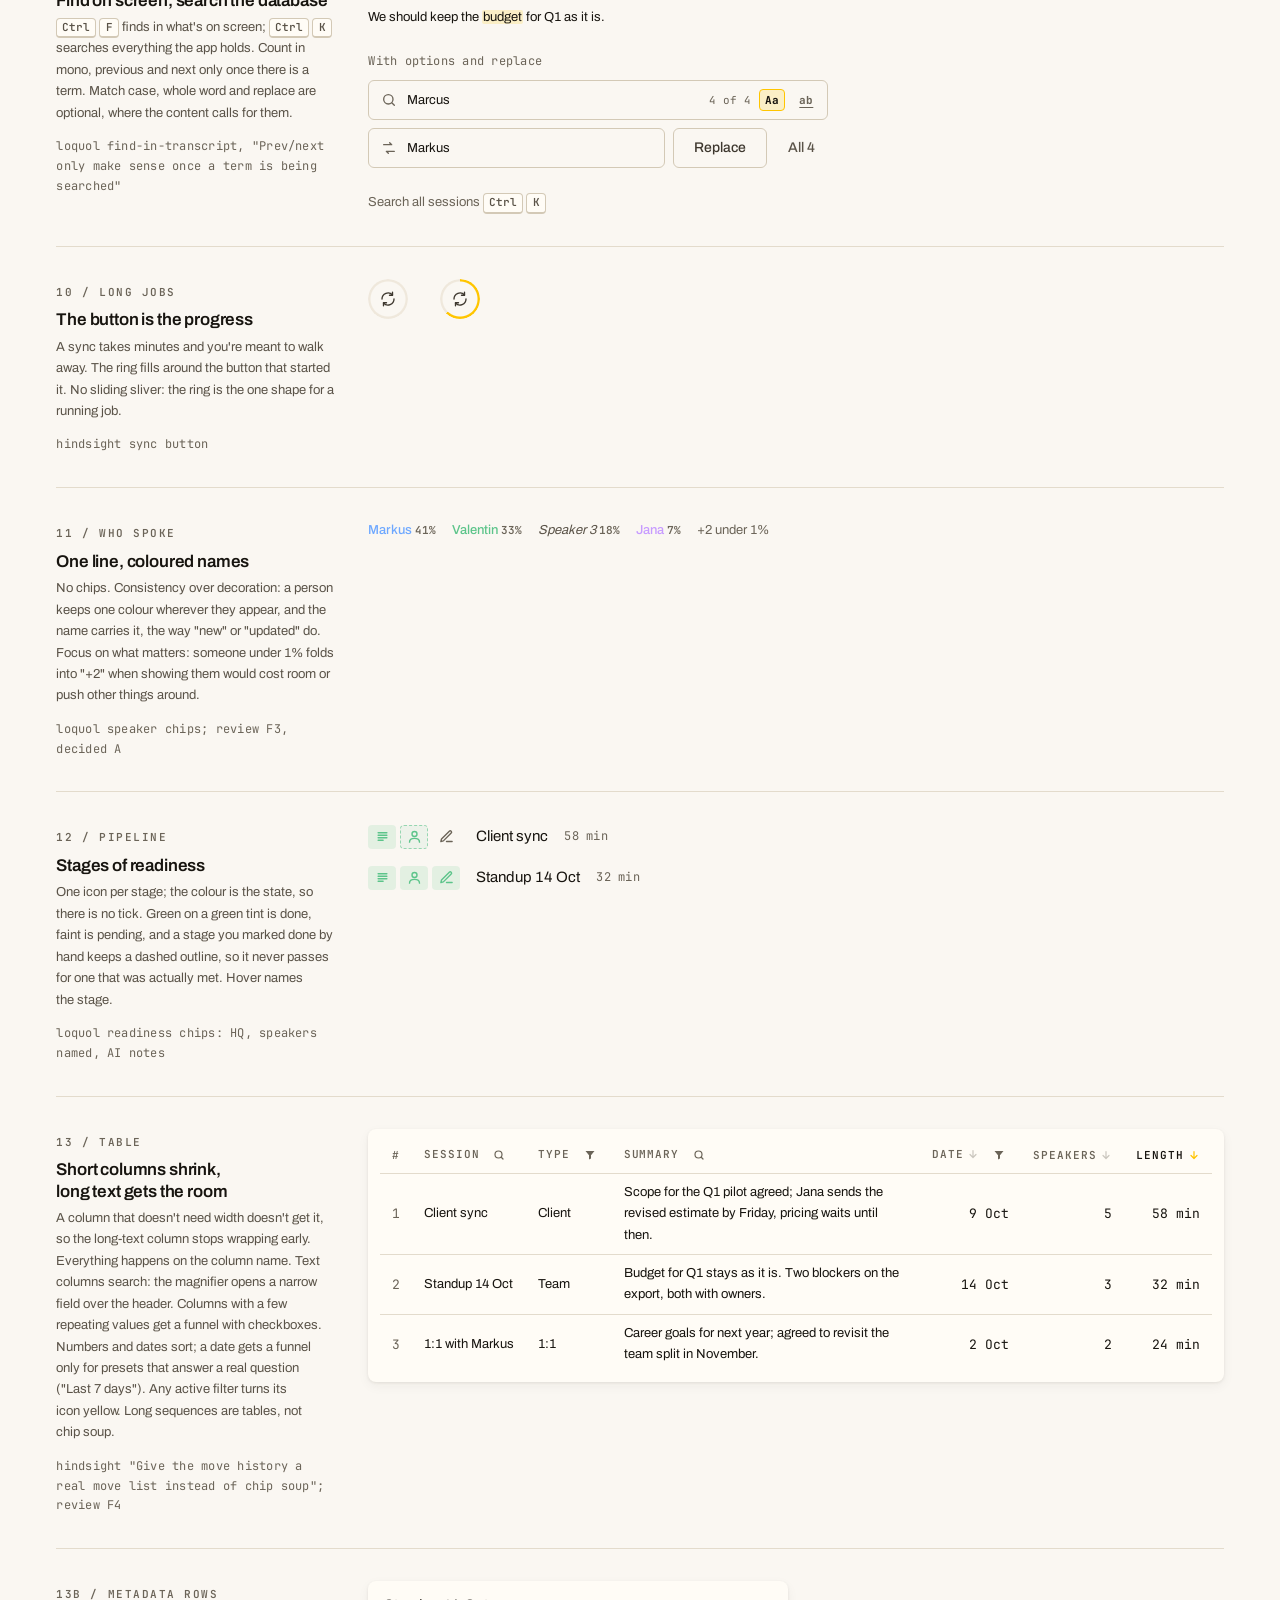
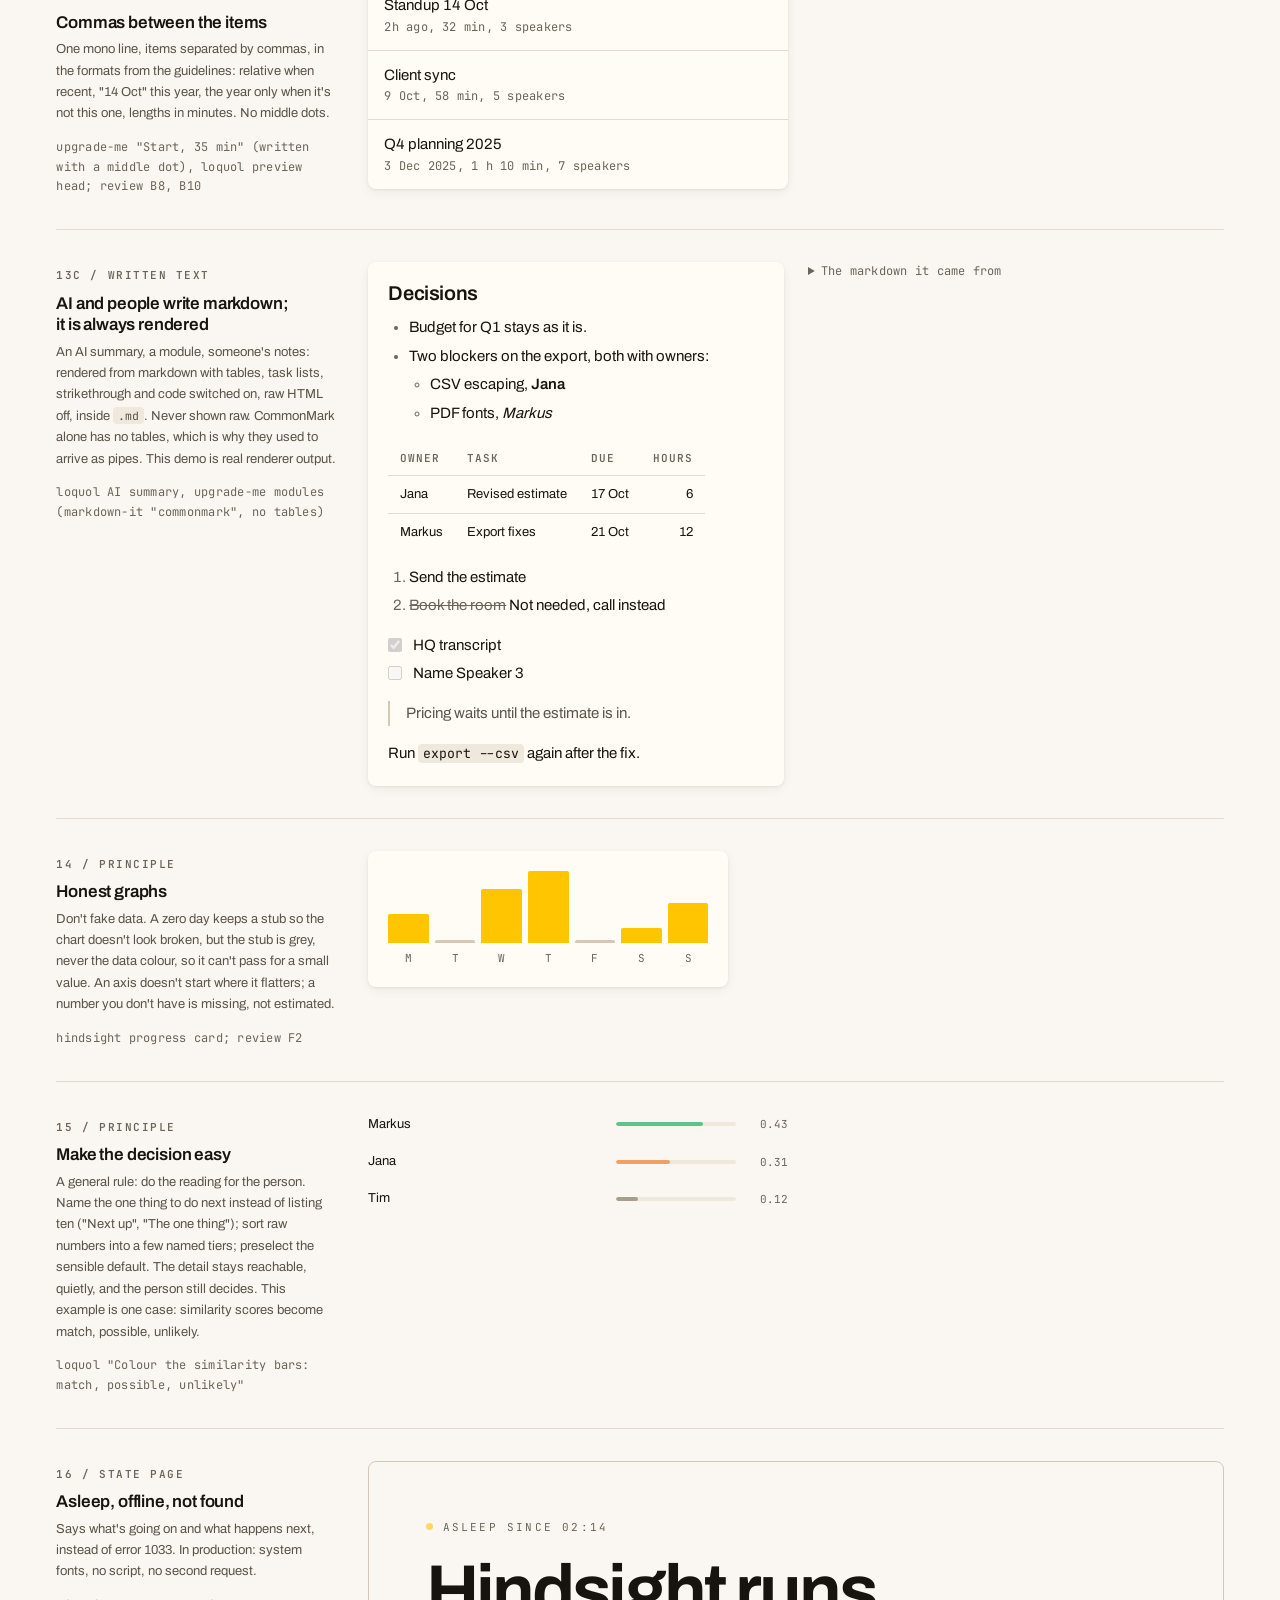
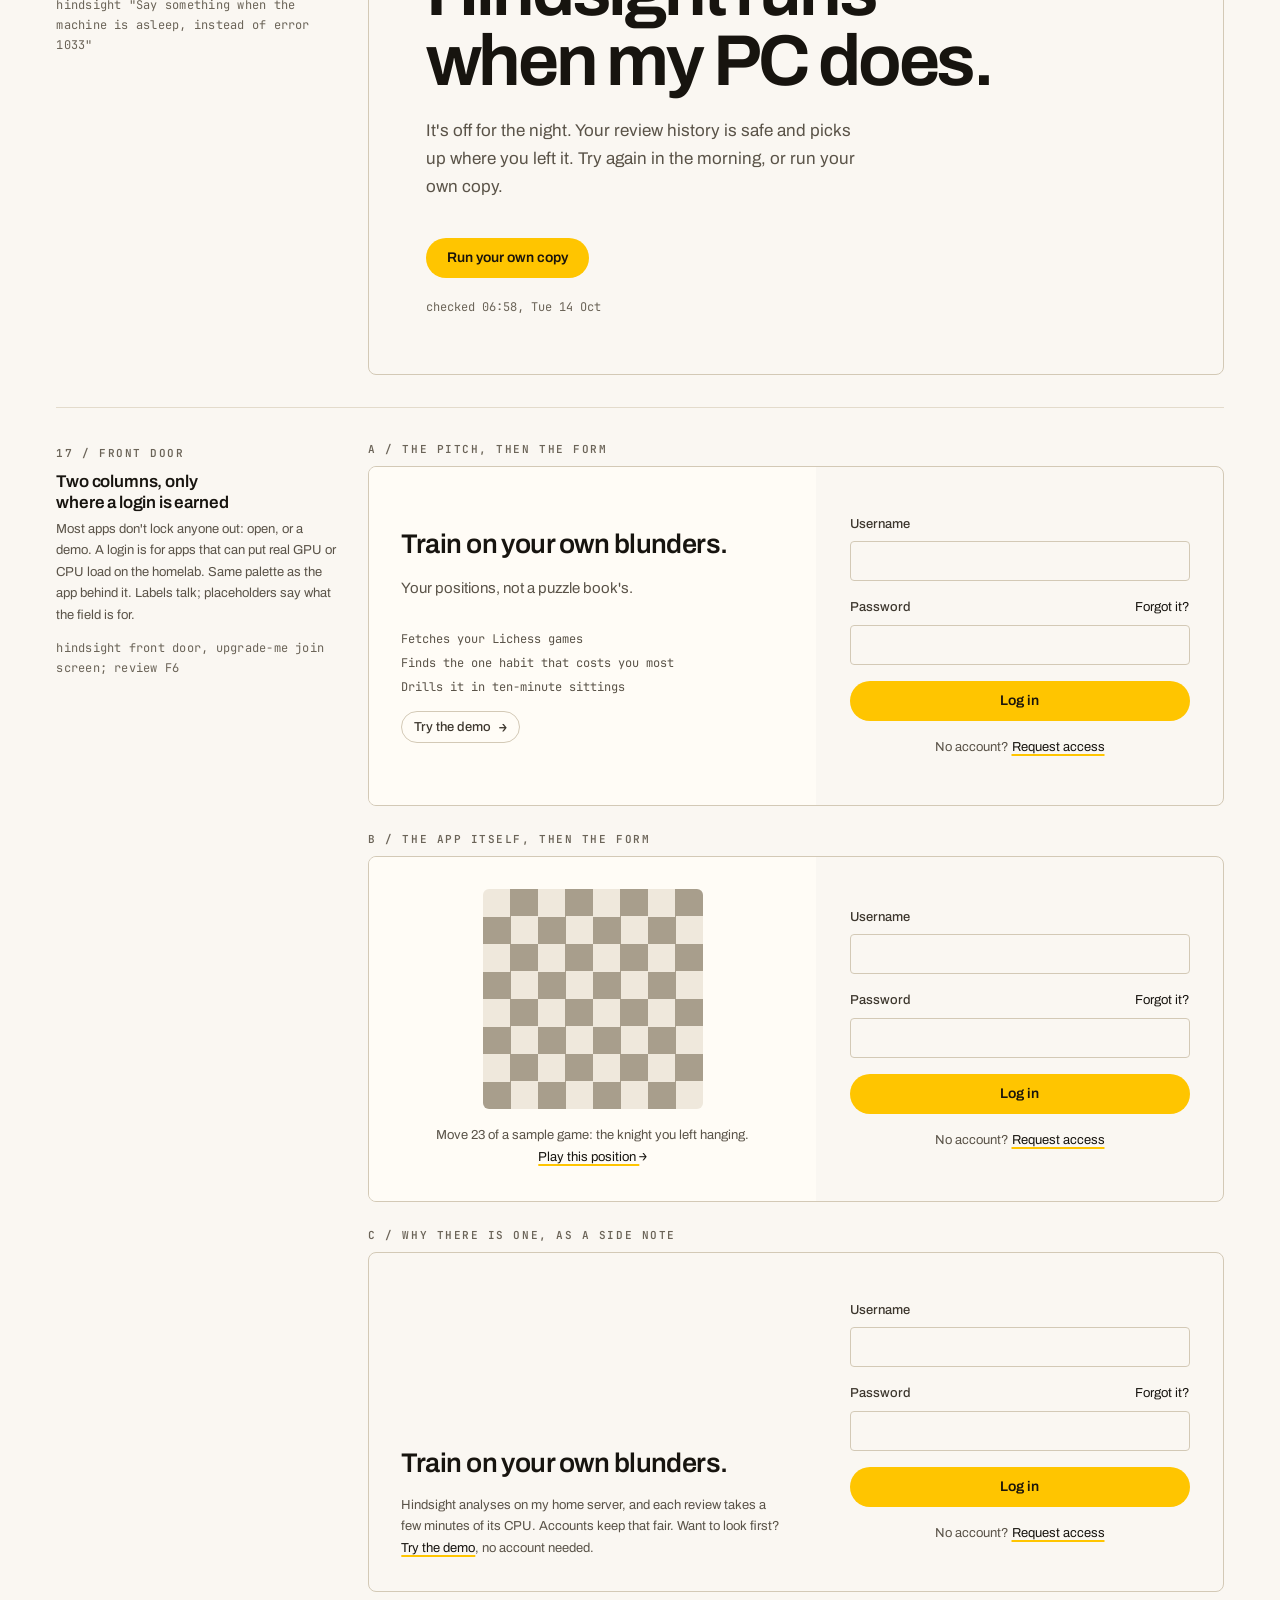
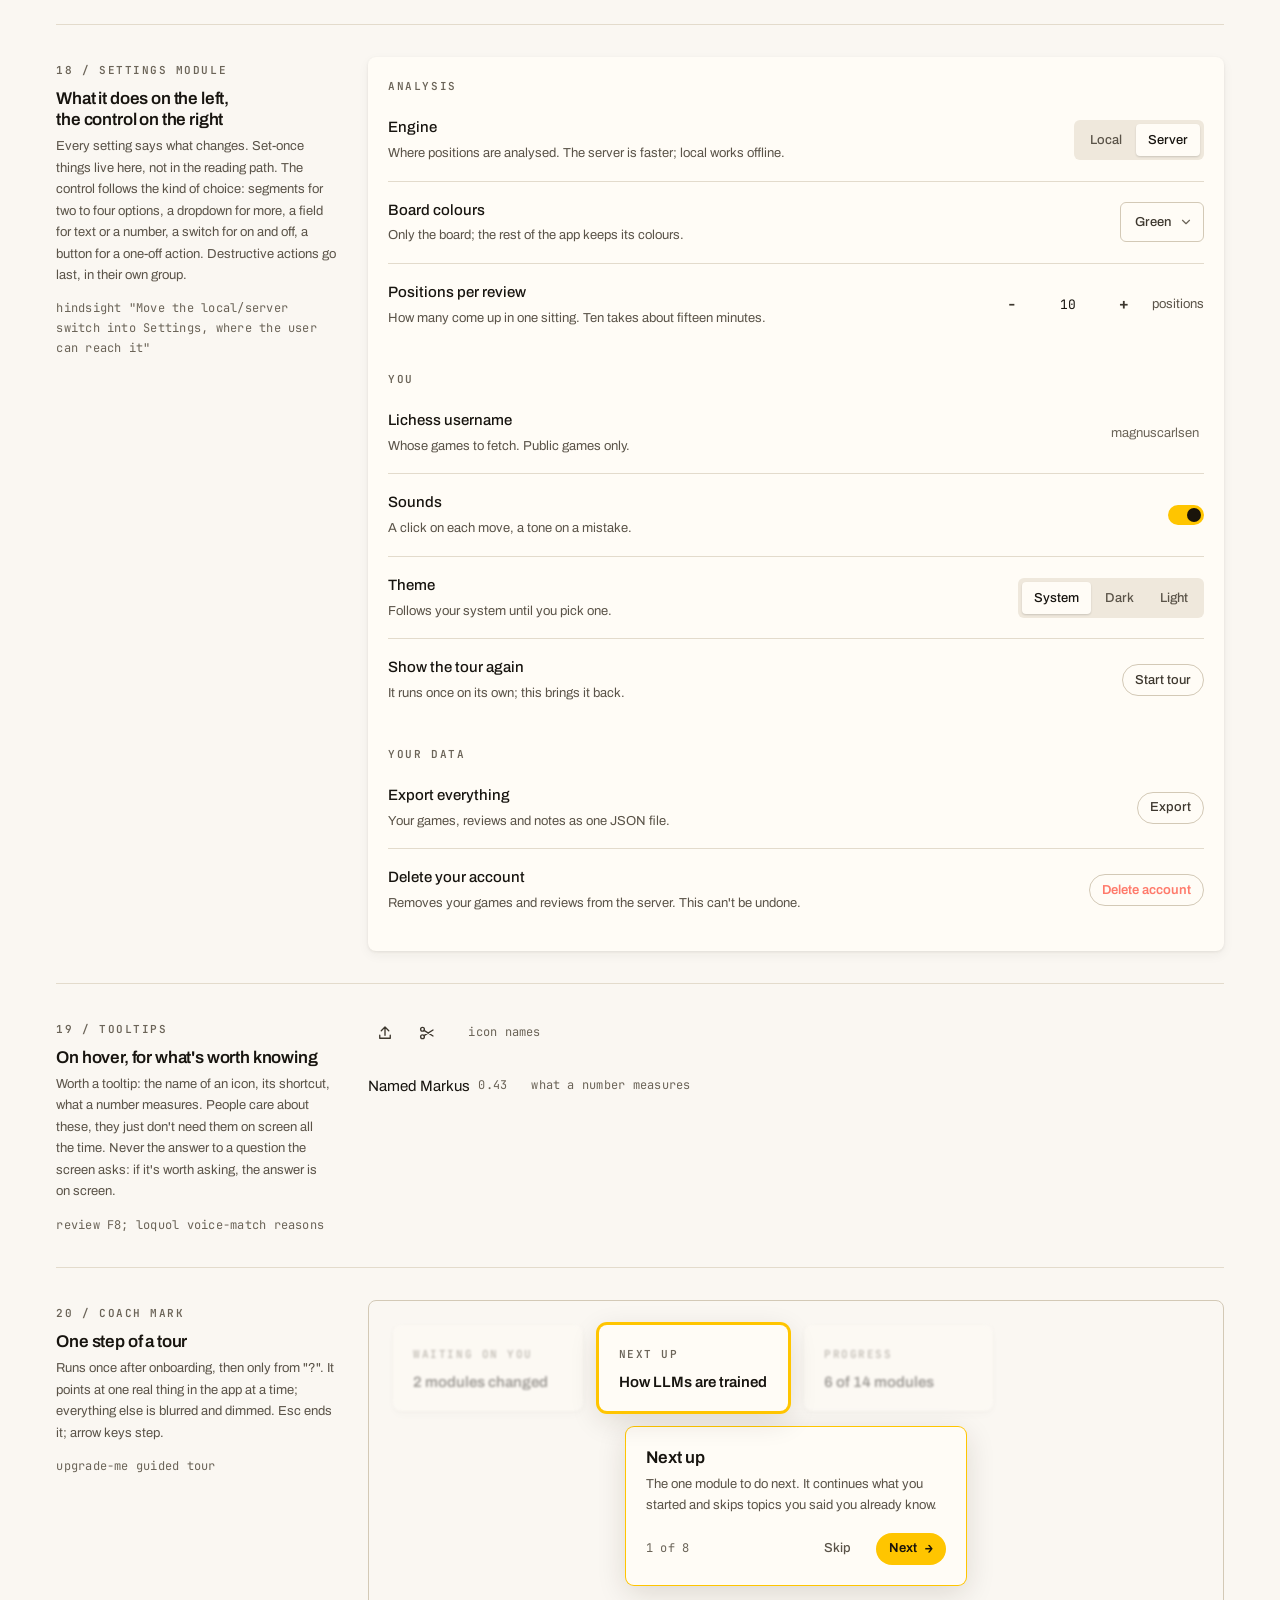
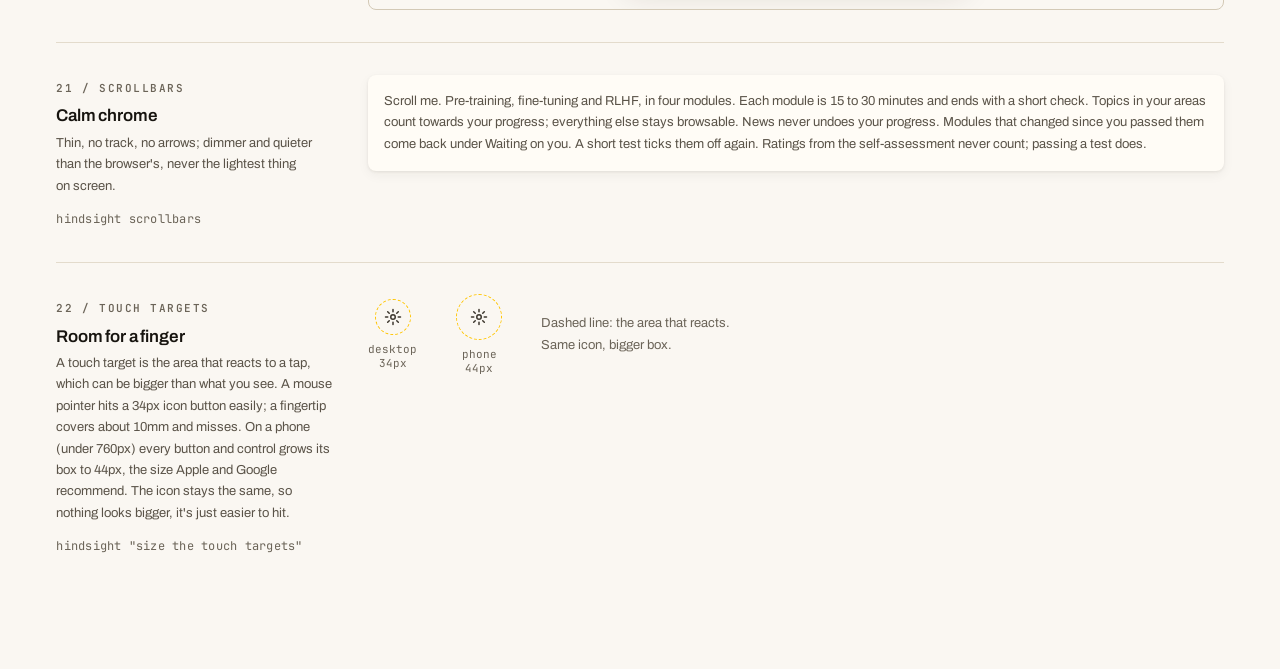
==== commit 26124758: "Guidelines to the repo root; markdown is always rendered GUIDELINES.md moves to the root: it is a de" ====
--- a/reference/elements.html
+++ b/reference/elements.html
@@ -49,7 +49,7 @@
   <div class="intro">
     <span class="eyebrow">Components, with their reasons</span>
     <h1 style="margin: var(--space-2) 0">Elements your apps already need</h1>
-    <p class="lede">Each one exists in some form in upgrade-me, loquol or hindsight, usually built three different ways. This is the one way, on the system's tokens. The left column says why it looks like this; the rules are in <code>docs/GUIDELINES.md</code>, the review that decided them in <code>docs/archive/2026-10-14-inferred-guidelines.md</code>.</p>
+    <p class="lede">Each one exists in some form in upgrade-me, loquol or hindsight, usually built three different ways. This is the one way, on the system's tokens. The left column says why it looks like this; the rules are in <code>GUIDELINES.md</code>, the review that decided them in <code>docs/archive/2026-10-14-inferred-guidelines.md</code>.</p>
   </div>
 
   <!-- 1 -->
@@ -276,6 +276,82 @@
     </div>
   </div>
 
+  <!-- 13c -->
+  <div class="el">
+    <div><span class="eyebrow">13c / Written text</span><h3>AI and people write markdown; it is always rendered</h3><p>An AI summary, a module, someone's notes: rendered from markdown with tables, task lists, strikethrough and code switched on, raw HTML off, inside <code>.md</code>. Never shown raw. CommonMark alone has no tables, which is why they used to arrive as pipes. This demo is real renderer output.</p><span class="meta src">loquol AI summary, upgrade-me modules (markdown-it "commonmark", no tables)</span></div>
+    <div class="demo" style="display: grid; gap: var(--space-6); grid-template-columns: repeat(auto-fit, minmax(280px, 1fr)); align-items: start">
+      <div class="panel md" style="padding: var(--space-5)">
+<h2>Decisions</h2>
+<ul>
+<li>Budget for Q1 stays as it is.</li>
+<li>Two blockers on the export, both with owners:
+<ul>
+<li>CSV escaping, <strong>Jana</strong></li>
+<li>PDF fonts, <em>Markus</em></li>
+</ul>
+</li>
+</ul>
+<table>
+<thead>
+<tr>
+<th>Owner</th>
+<th>Task</th>
+<th>Due</th>
+<th style="text-align:right">Hours</th>
+</tr>
+</thead>
+<tbody>
+<tr>
+<td>Jana</td>
+<td>Revised estimate</td>
+<td>17 Oct</td>
+<td style="text-align:right">6</td>
+</tr>
+<tr>
+<td>Markus</td>
+<td>Export fixes</td>
+<td>21 Oct</td>
+<td style="text-align:right">12</td>
+</tr>
+</tbody>
+</table>
+<ol>
+<li>Send the estimate</li>
+<li><s>Book the room</s> Not needed, call instead</li>
+</ol>
+<ul class="contains-task-list">
+<li class="task-list-item"><input class="task-list-item-checkbox" checked="checked" disabled="disabled" type="checkbox"> HQ transcript</li>
+<li class="task-list-item"><input class="task-list-item-checkbox" disabled="disabled" type="checkbox"> Name Speaker 3</li>
+</ul>
+<blockquote>
+<p>Pricing waits until the estimate is in.</p>
+</blockquote>
+<p>Run <code>export --csv</code> again after the fix.</p>
+      </div>
+      <details><summary class="meta" style="cursor: pointer">The markdown it came from</summary><pre style="margin-top: var(--space-2)">## Decisions
+
+- Budget for Q1 stays as it is.
+- Two blockers on the export, both with owners:
+  - CSV escaping, **Jana**
+  - PDF fonts, *Markus*
+
+| Owner | Task | Due | Hours |
+|---|---|---|--:|
+| Jana | Revised estimate | 17 Oct | 6 |
+| Markus | Export fixes | 21 Oct | 12 |
+
+1. Send the estimate
+2. ~~Book the room~~ Not needed, call instead
+
+- [x] HQ transcript
+- [ ] Name Speaker 3
+
+&gt; Pricing waits until the estimate is in.
+
+Run `export --csv` again after the fix.</pre></details>
+    </div>
+  </div>
+
   <!-- 14 -->
   <div class="el">
     <div><span class="eyebrow">14 / Principle</span><h3>Honest graphs</h3><p>Don't fake data. A zero day keeps a stub so the chart doesn't look broken, but the stub is grey, never the data colour, so it can't pass for a small value. An axis doesn't start where it flatters; a number you don't have is missing, not estimated.</p><span class="meta src">hindsight progress card; review F2</span></div>
--- a/css/components.css
+++ b/css/components.css
@@ -1,6 +1,6 @@
 /* components.css: the shared pieces. Class names match upgrade-me where it had one.
    Rules marked "option" are signatures to reach for deliberately, not by default.
-   How to use them well: docs/GUIDELINES.md. */
+   How to use them well: GUIDELINES.md. */
 
 /* ---- layout ------------------------------------------------------------ */
 .container { max-width: var(--width-app); margin: 0 auto; padding: 0 var(--gutter); }
@@ -472,8 +472,10 @@
 
 /* ---- table: numbered columns for long sequences, not chip soup -------------- */
 .table { width: 100%; border-collapse: collapse; font-size: var(--text-sm); }
-.table th { text-align: left; font-family: var(--mono); font-size: 11px; font-weight: var(--weight-medium); letter-spacing: var(--tracking-status); text-transform: uppercase; color: var(--faint); padding: var(--space-2) var(--space-3); border-bottom: 1px solid var(--line); }
-.table td { padding: var(--space-2) var(--space-3); border-bottom: 1px solid var(--line); }
+.table th, .md th { text-align: left; font-family: var(--mono); font-size: 11px; font-weight: var(--weight-medium); letter-spacing: var(--tracking-status); text-transform: uppercase; color: var(--faint); padding: var(--space-2) var(--space-3); border-bottom: 1px solid var(--line); }
+.table td, .md td { padding: var(--space-2) var(--space-3); border-bottom: 1px solid var(--line); }
+.table tr:last-child td, .md tr:last-child td { border-bottom: 0; }
+.table tbody tr:hover td { background: color-mix(in srgb, var(--surface-2) 45%, transparent); }
 .table td.n, .table th.n { width: 1%; white-space: nowrap; font-family: var(--mono); color: var(--faint); }
 .table td.numeric { text-align: right; font-family: var(--mono); }
 /* Widths: a column that doesn't need room doesn't get it (.fit shrinks to its content and
@@ -610,3 +612,28 @@
   :root { --control-h: 44px; }   /* .btn and every bar control follow through --control-h */
   .icon-btn, .icon-nav a { min-height: 44px; min-width: 44px; }
 }
+
+/* ---- md: text written by AI or people, rendered from markdown -------------------- */
+/* Wrap rendered markdown in .md. Every element a GFM renderer emits (tables, task lists,
+   strikethrough, fenced code) has a style here, so an agent's table never arrives as
+   pipes or as bare cells. Headings step down: a summary's "# Title" is a section inside
+   the page, not the page title. Tables share the .table look. */
+.md { max-width: var(--width-prose); line-height: var(--leading-body); overflow-wrap: anywhere; }
+.md > :first-child { margin-top: 0; }
+.md > :last-child { margin-bottom: 0; }
+.md h1, .md h2 { font-size: var(--text-lg); margin: 1.4em 0 .5em; }
+.md h3, .md h4, .md h5, .md h6 { font-size: var(--text-md); margin: 1.2em 0 .4em; }
+.md p, .md ul, .md ol, .md pre, .md blockquote, .md table { margin: 0 0 1em; }
+.md ul, .md ol { padding-left: 1.4em; }
+.md li + li { margin-top: .25em; }
+.md li > ul, .md li > ol { margin: .25em 0 0; }
+.md li::marker { color: var(--faint); }
+.md a { text-decoration: underline; text-decoration-color: var(--link-underline); text-decoration-thickness: 2px; text-underline-offset: 3px; }
+.md s, .md del { color: var(--faint); }
+.md img { max-width: 100%; height: auto; border-radius: var(--radius-md); }
+.md blockquote { margin-left: 0; padding-left: var(--space-4); border-left: 2px solid var(--line-2); border-radius: 0; color: var(--muted); }
+/* A wide table scrolls inside the text instead of pushing the page sideways. */
+.md table { display: block; width: max-content; max-width: 100%; overflow-x: auto; border-collapse: collapse; font-size: var(--text-sm); overflow-wrap: normal; }
+/* Task lists: the box is the bullet. */
+.md .contains-task-list, .md ul:has(> li > input[type="checkbox"]) { list-style: none; padding-left: 0; }
+.md li > input[type="checkbox"] { margin: 0 var(--space-2) 0 0; width: 14px; height: 14px; vertical-align: -2px; accent-color: var(--accent); }
